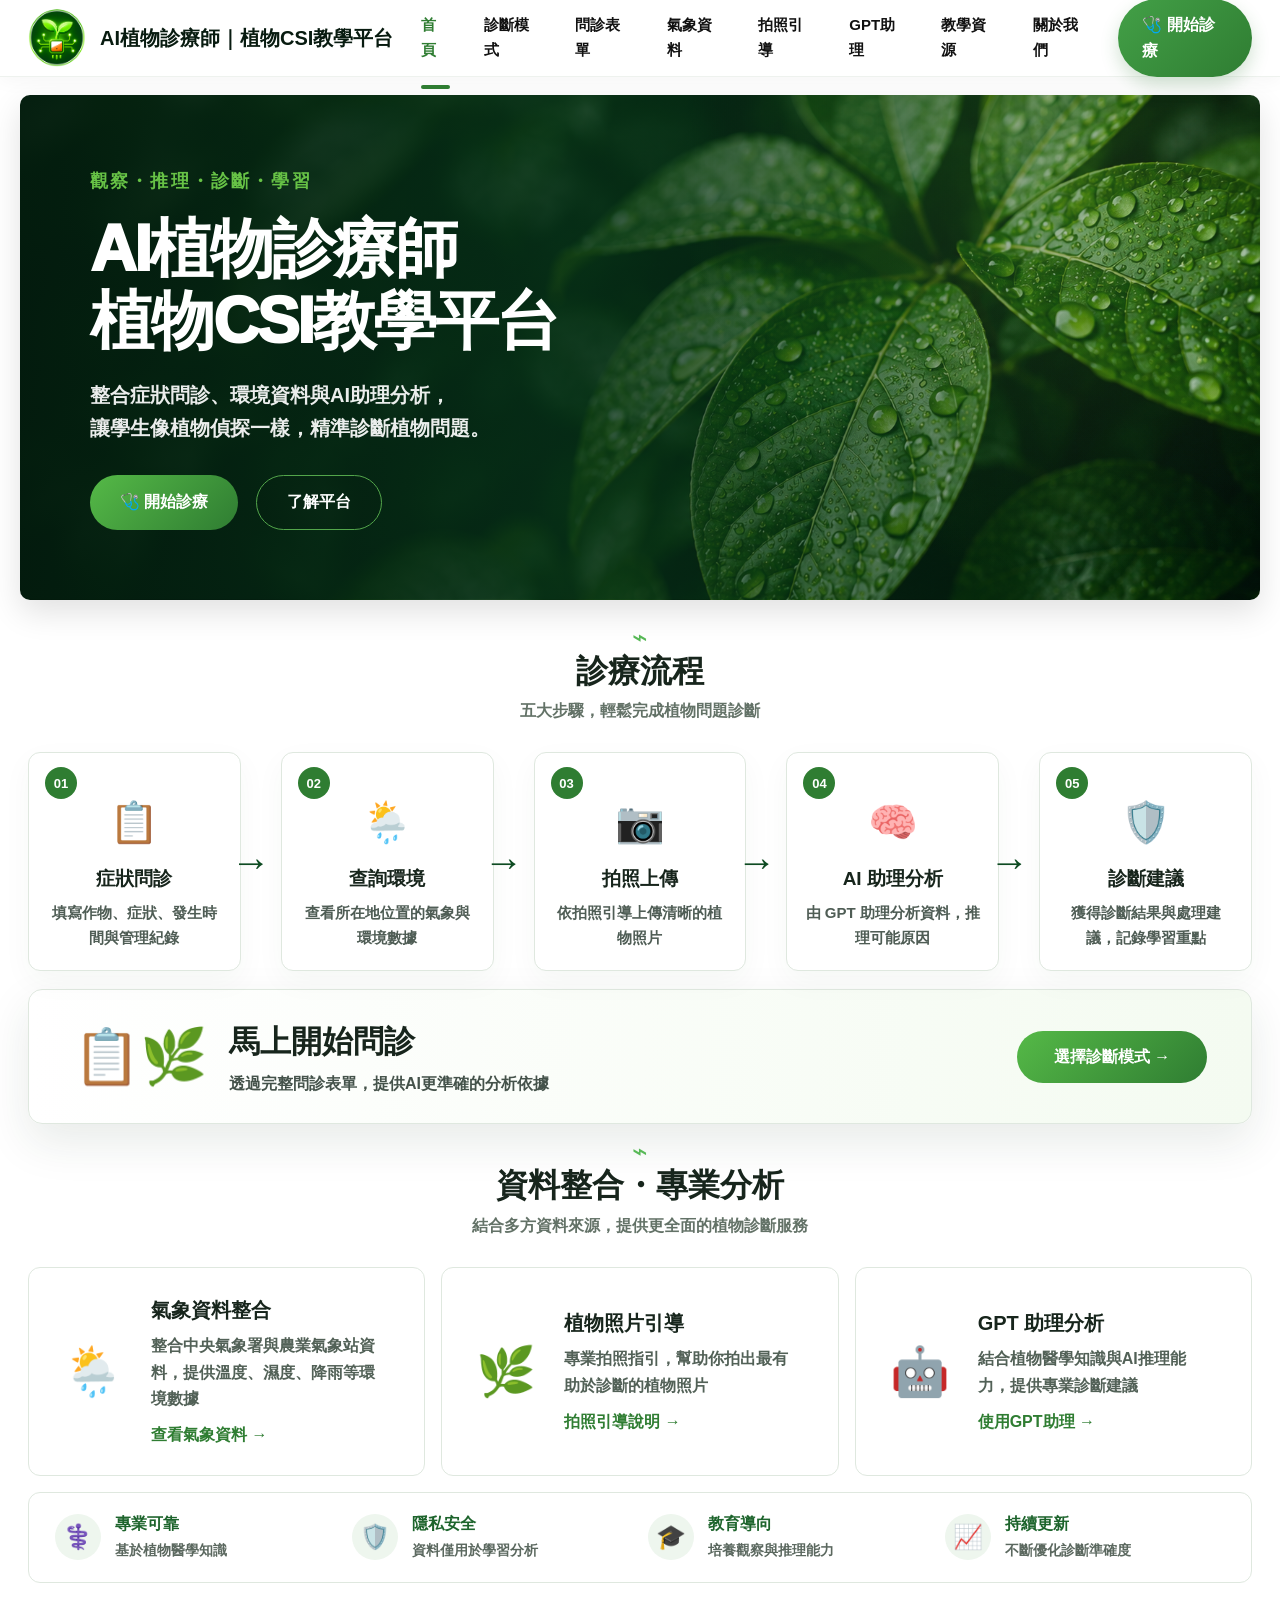
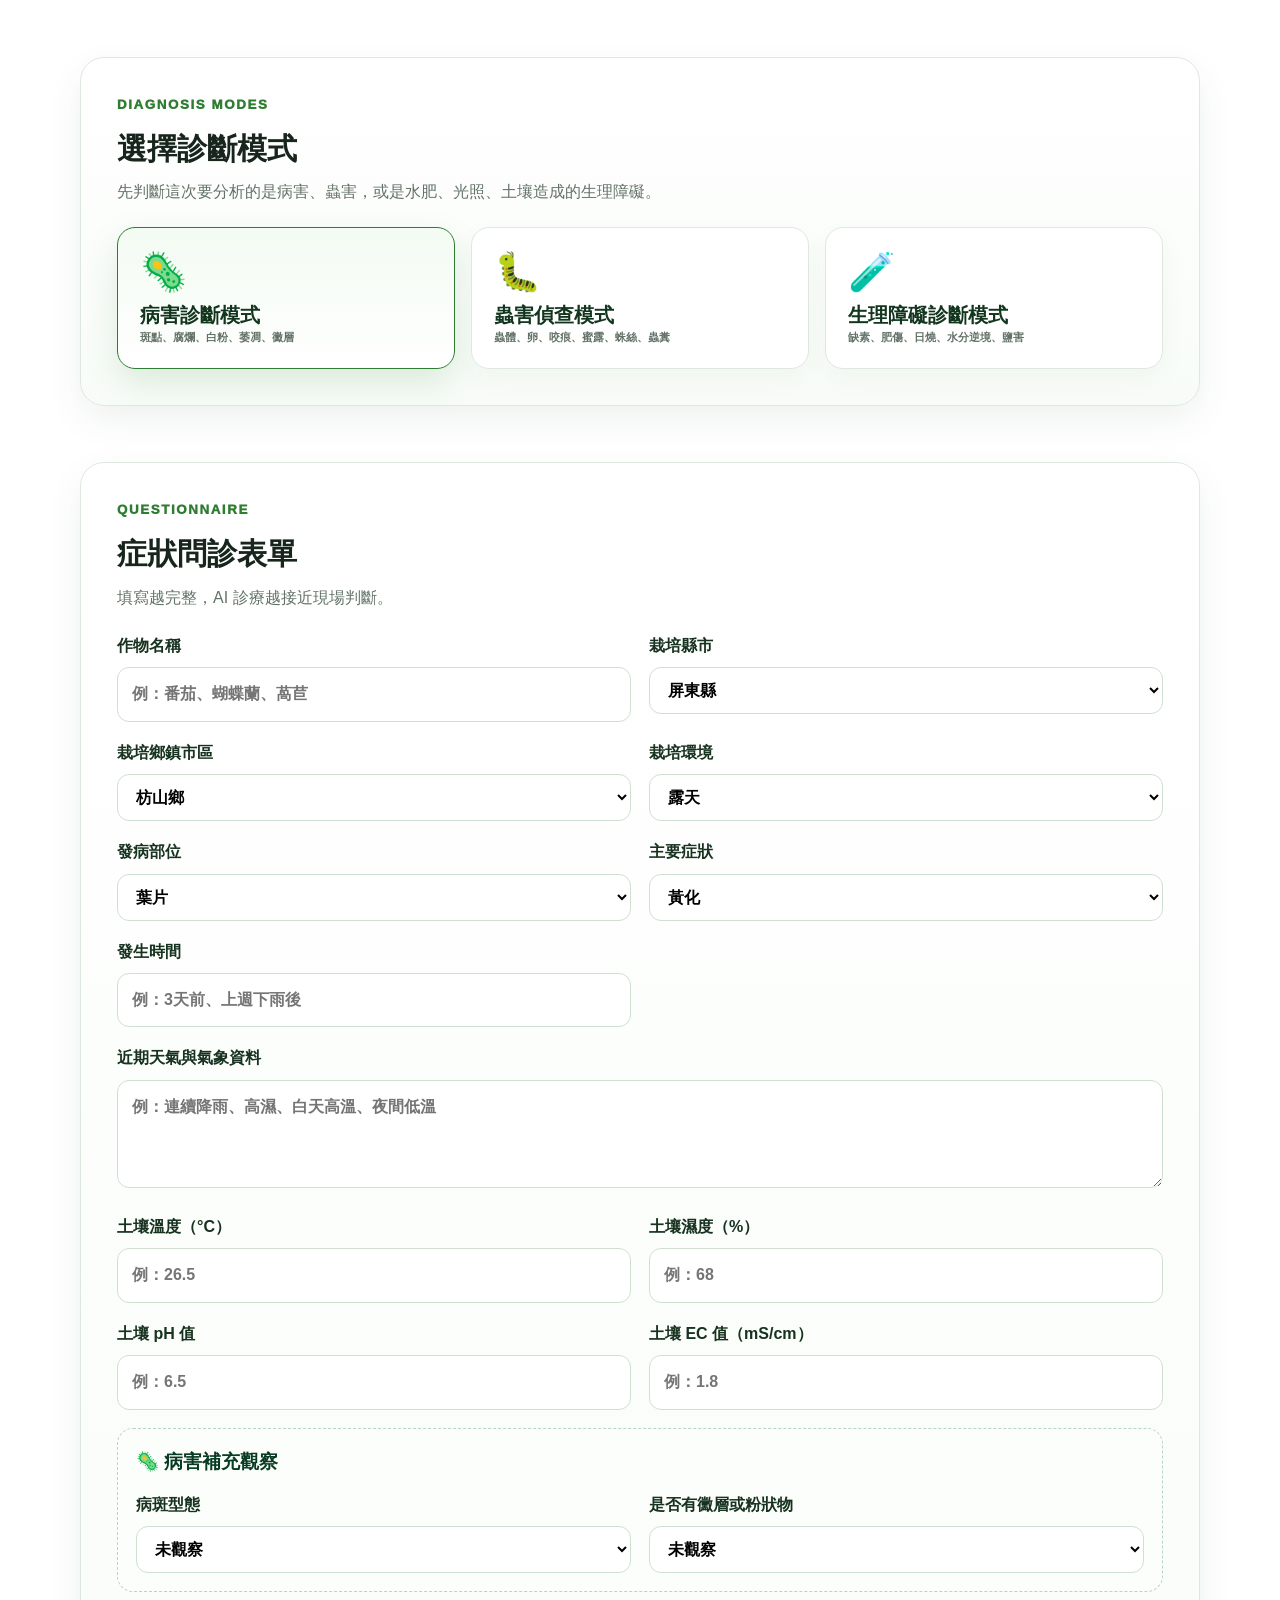
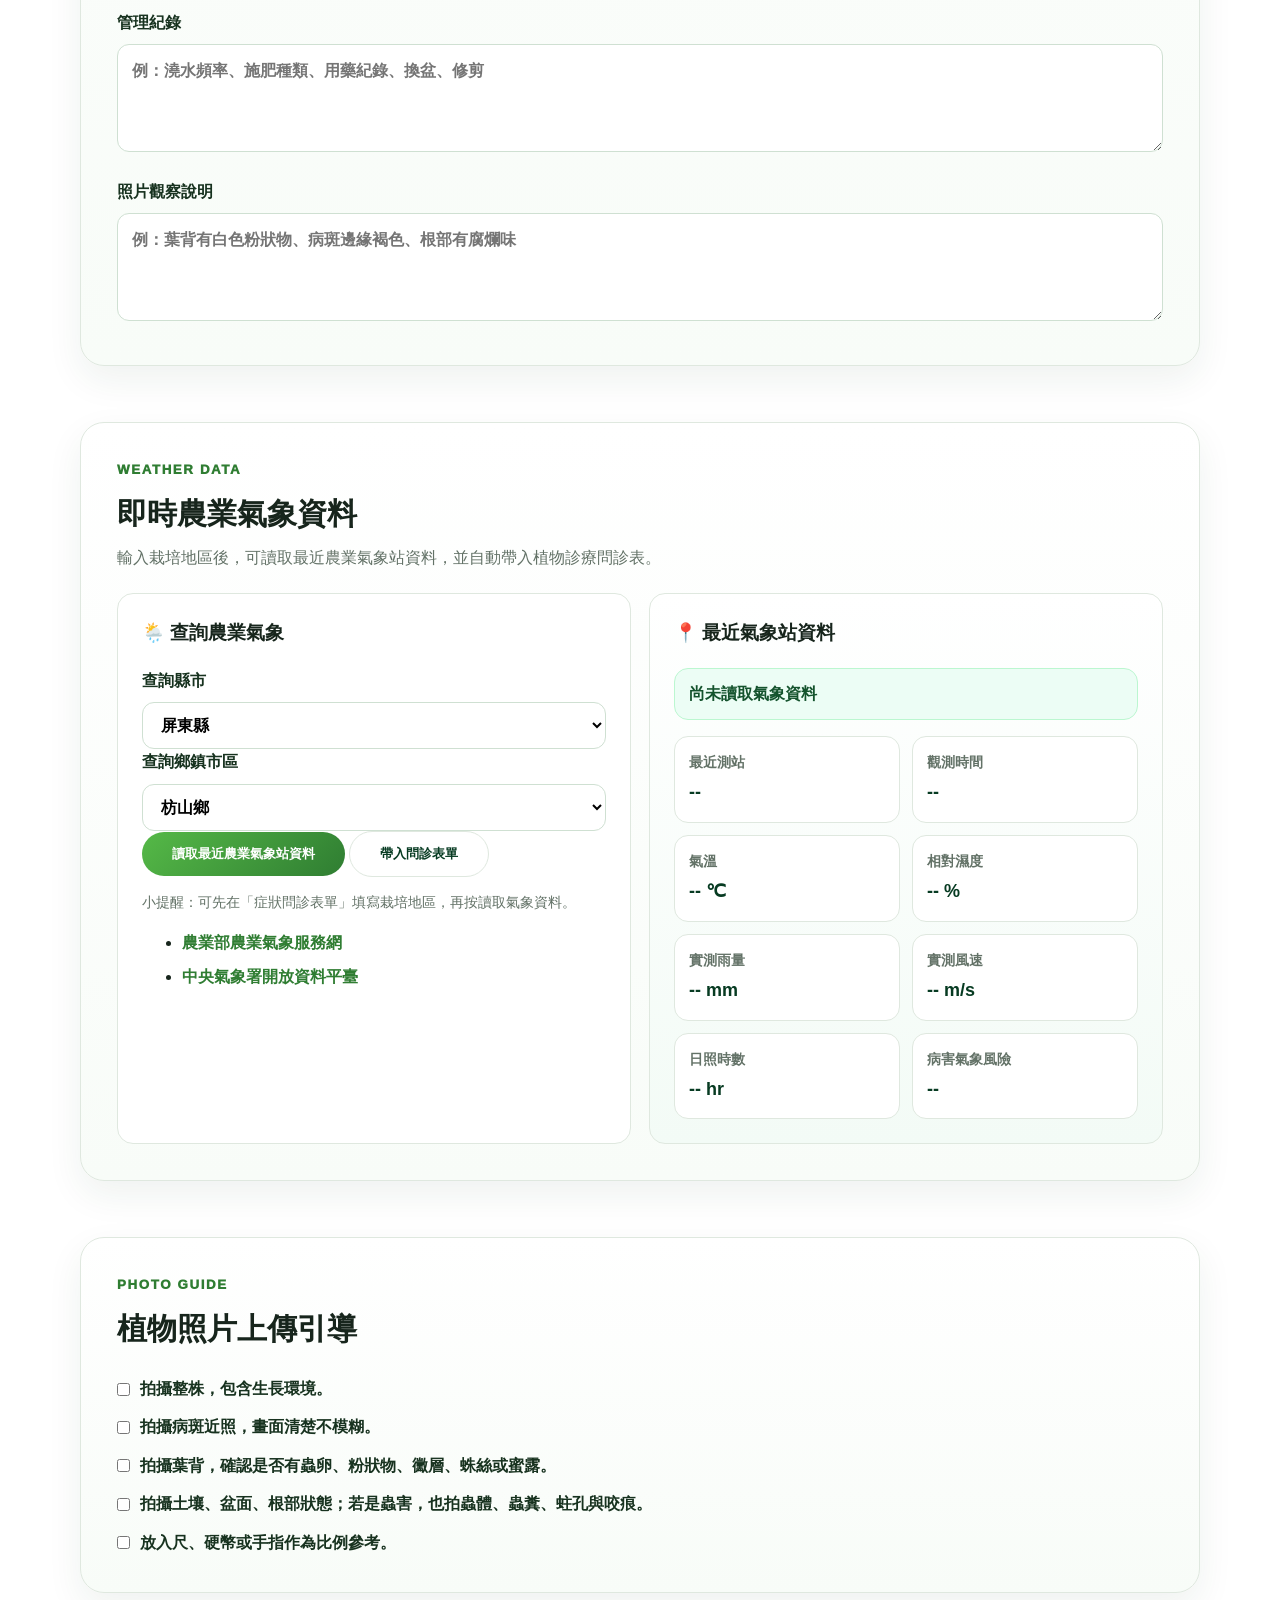
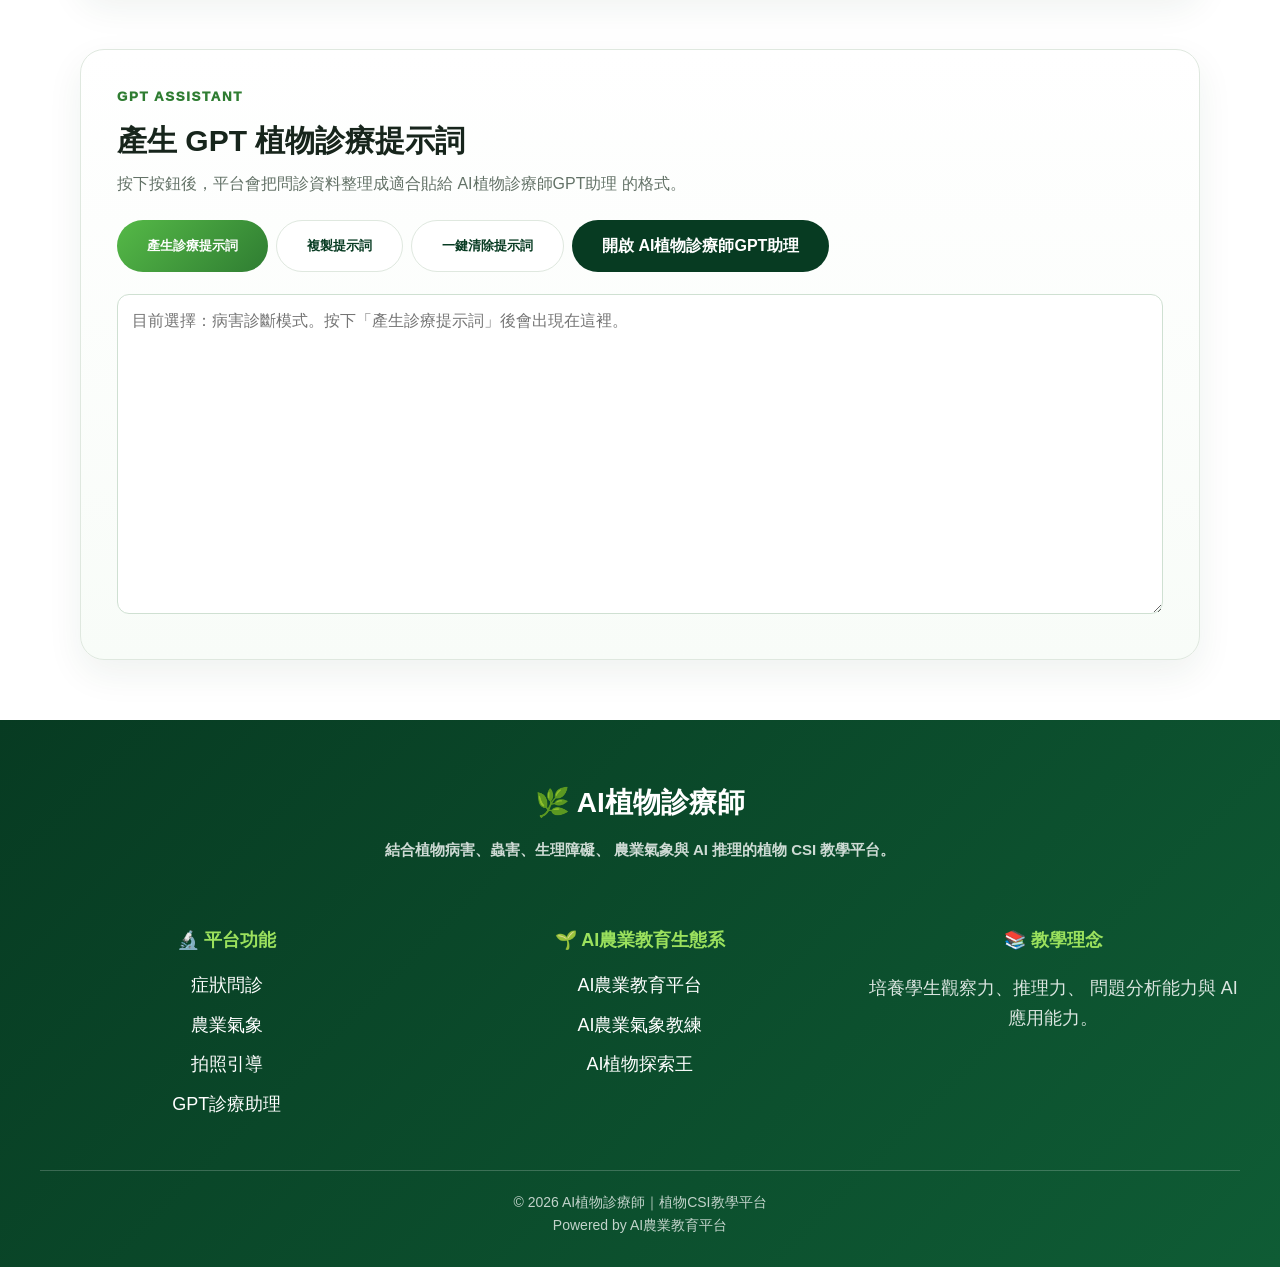
==== index.html @ 2971d782 "Add files via upload" ====
<!DOCTYPE html>
<html lang="zh-Hant">
 <head>
  <meta charset="utf-8"/>
  <meta content="width=device-width, initial-scale=1.0" name="viewport"/>
  <link rel="icon" href="assets/logo.png">

  <title>
   AI植物診療師｜植物CSI教學平台
  </title>

     <meta name="description" content="AI植物診療師是結合植物病害、蟲害、生理障礙與GPT分析的植物CSI教學平台，適合農業教育與植物診斷學習。">

     <meta name="keywords" content="AI植物診療師,植物病害,植物診斷,農業教育,植物CSI,GPT植物診療,植物教學平台">

     <meta name="author" content="AI植物診療師團隊">

     <meta name="robots" content="index, follow">

     <meta property="og:title" content="AI植物診療師｜植物CSI教學平台">

     <meta property="og:description" content="結合AI與植物診療的教學平台，培養學生觀察與推理能力。">

     <meta property="og:type" content="website">

     <meta property="og:url" content="https://r91628120.github.io/ai-plant-clinic/">

    <meta property="og:image" content="https://r91628120.github.io/ai-plant-clinic/assets/logo.png">

    <link rel="canonical" href="https://r91628120.github.io/ai-plant-clinic/">
  
    <meta name="google-site-verification" content="wLQnbGi0252et4Q2FGCubos4FZW1tLeOlk8eGrW8YYI" />
   
    <script type="application/ld+json">
      {
        "@context": "https://schema.org",
        "@type": "EducationalOrganization",
        "name": "AI植物診療師",
        "url": "https://r91628120.github.io/ai-plant-clinic/"
      }
    </script>
     
    <!-- GoatCounter -->
  <script 
    data-goatcounter="https://ai-agri-education.goatcounter.com/count"
    async
    src="//gc.zgo.at/count.js">
  </script>

  <style>
   :root{
      --green:#2f7d32;--green2:#43a047;--deep:#073b22;--ink:#17251c;--muted:#637267;
      --line:#dfe8df;--soft:#f6faf5;--white:#fff;--shadow:0 18px 45px rgba(25,61,38,.10);
      --max:1320px;
    }
    *{box-sizing:border-box}
    html{scroll-behavior:smooth}
    body{margin:0;font-family:-apple-system,BlinkMacSystemFont,"Noto Sans TC","Microsoft JhengHei","Segoe UI",sans-serif;color:var(--ink);background:#fff;line-height:1.65}
    a{text-decoration:none;color:inherit}
    .container{max-width:var(--max);margin:auto;padding:0 28px}

    .topbar{position:sticky;top:0;z-index:20;background:#fff;border-bottom:1px solid #eef2ee;box-shadow:0 4px 18px rgba(0,0,0,.04)}
    .nav{height:76px;display:flex;align-items:center;justify-content:space-between;gap:28px}
    .brand{
      display:flex;
      align-items:center;
      gap:14px;
      font-size:20px;
      font-weight:900;
      color:#081b10;
      white-space:nowrap;
   }
      /* =========================
         Navbar Logo
         ========================= */

    .navbar-logo{
       width:58px;
       height:58px;
       object-fit:contain;
       border-radius:50%;
   }


    .nav-links{display:flex;align-items:center;gap:34px;font-weight:800;font-size:15px}
    .nav-links a{position:relative;padding:26px 0;color:#111}.nav-links a.active{color:var(--green)}
    .nav-links a.active:after{content:"";position:absolute;left:0;right:0;bottom:0;height:4px;border-radius:999px;background:var(--green)}
    .nav-cta,.btn{display:inline-flex;align-items:center;justify-content:center;gap:8px;border-radius:999px;font-weight:900;border:0;cursor:pointer;transition:.2s ease}
    .nav-cta{background:linear-gradient(135deg,var(--green2),var(--green));color:#fff;padding:13px 24px;box-shadow:0 8px 18px rgba(47,125,50,.22)}
    .btn{padding:13px 30px}.btn.primary{background:linear-gradient(135deg,#55b947,var(--green));color:#fff}.btn.ghost{border:1.5px solid #53a64b;color:#fff;background:rgba(0,0,0,.06)}
    .btn.light{background:#fff;color:var(--deep);border:1px solid var(--line)}.btn:hover,.nav-cta:hover{transform:translateY(-2px)}

    .hero-wrap{padding:18px 20px 0;background:#fff}.hero{max-width:calc(var(--max) + 90px);margin:auto;min-height:430px;border-radius:10px;overflow:hidden;position:relative;background:linear-gradient(90deg,rgba(3,28,14,.94) 0%,rgba(7,50,25,.82) 43%,rgba(8,58,24,.16) 100%),url("assets/hero-leaf.png");background-size:cover;background-position:center right;box-shadow:0 12px 32px rgba(0,0,0,.12)}
    .hero::after{content:"";position:absolute;inset:0;background:radial-gradient(circle at 85% 18%,rgba(146,210,84,.12),transparent 35%)}
    .hero-content{position:relative;z-index:1;width:min(650px,92%);padding:72px 0 70px 70px;color:#fff}.kicker{color:#67c246;font-weight:900;letter-spacing:.12em;font-size:18px;margin:0 0 16px}.hero h1{font-size:clamp(42px,5vw,70px);line-height:1.13;margin:0 0 22px;font-weight:1000;letter-spacing:-.04em}.hero p.desc{font-size:20px;margin:0 0 30px;color:rgba(255,255,255,.92);font-weight:600}.hero-actions{display:flex;gap:18px;flex-wrap:wrap}

    main{background:#fff}.section{padding:24px 0 0}.section-title{text-align:center;margin:0 auto 28px}.leaf-mark{color:#58b957;font-size:26px;line-height:1}.section-title h2{font-size:32px;line-height:1.2;margin:2px 0 8px;font-weight:1000}.section-title p{margin:0;color:var(--muted);font-weight:600}.steps{display:grid;grid-template-columns:repeat(5,1fr);gap:40px;align-items:center}.step{position:relative;background:#fff;border:1px solid var(--line);border-radius:12px;min-height:158px;text-align:center;padding:24px 16px 20px;box-shadow:0 10px 30px rgba(16,64,32,.04)}
    .step:not(:last-child)::after{content:"→";position:absolute;right:-31px;top:50%;transform:translateY(-50%);font-size:40px;color:#0e4b22;font-weight:700}.num{position:absolute;left:16px;top:14px;width:32px;height:32px;border-radius:999px;background:var(--green);color:#fff;font-size:13px;font-weight:900;display:grid;place-items:center}.icon{font-size:40px;color:var(--green);margin-top:12px}.step h3{margin:8px 0 6px;font-size:19px}.step p{margin:0;color:#4f5d55;font-weight:600;font-size:15px}

    .start-card{margin:18px auto 10px;display:flex;align-items:center;justify-content:space-between;gap:24px;background:linear-gradient(90deg,#fff,#f4fbf1);border:1px solid var(--line);border-radius:14px;padding:22px 44px;box-shadow:var(--shadow)}.start-left{display:flex;align-items:center;gap:22px}.start-icon{font-size:54px}.start-card h2{font-size:31px;margin:0 0 4px}.start-card p{margin:0;color:#44524a;font-weight:600}.start-card .btn{min-width:190px}

    .features{padding:4px 0 18px}.feature-grid{display:grid;grid-template-columns:repeat(3,1fr);gap:16px}.feature{border:1px solid var(--line);border-radius:12px;padding:26px 34px;background:#fff;display:grid;grid-template-columns:70px 1fr;gap:18px;align-items:center}.feature .big-icon{font-size:48px}.feature h3{font-size:20px;margin:0 0 6px}.feature p{margin:0 0 10px;color:#526157;font-weight:600}.feature a{color:var(--green);font-weight:900}.badges{display:grid;grid-template-columns:repeat(4,1fr);gap:16px;margin-top:16px;border:1px solid var(--line);border-radius:12px;padding:18px 26px}.badge{display:flex;gap:14px;align-items:center}.badge i{width:46px;height:46px;border-radius:50%;background:#eef6ee;display:grid;place-items:center;font-style:normal;font-size:24px}.badge strong{display:block;color:#1d642c}.badge span{font-size:14px;color:#5b685f;font-weight:600}

    .panel{max-width:1120px;margin:56px auto 0;background:linear-gradient(180deg,#fff,#f8fcf8);border:1px solid var(--line);border-radius:24px;padding:36px;box-shadow:0 14px 36px rgba(28,69,38,.07)}.panel-title{margin:0 0 22px}.panel-title small{display:block;color:var(--green);font-weight:1000;letter-spacing:.12em;text-transform:uppercase}.panel-title h2{font-size:30px;margin:8px 0 6px}.panel-title p{color:var(--muted);margin:0}.form-grid{display:grid;grid-template-columns:repeat(2,1fr);gap:18px}label{font-weight:900;color:#17321f}input,select,textarea{margin-top:8px;width:100%;border:1px solid #cfe0d2;border-radius:12px;padding:13px 14px;font:inherit;background:#fff}textarea{min-height:108px;resize:vertical}.wide{grid-column:1/-1}.weather-layout{display:grid;grid-template-columns:1fr 1fr;gap:18px}.resource-card{border:1px solid var(--line);border-radius:16px;padding:24px;background:#fff}.resource-card h3{margin-top:0}.resource-card li{margin:8px 0}.resource-card a{color:var(--green);font-weight:800}.hint{color:var(--muted);font-size:14px}.checklist{display:grid;gap:12px}.checklist label{display:flex;align-items:center;gap:10px}.checklist input{width:auto;margin:0}.prompt-box textarea{min-height:320px}.prompt-actions{display:flex;flex-wrap:wrap;gap:8px;margin-bottom:14px}.btn.dark{background:var(--deep);color:#fff}
    footer{margin-top:34px;background:linear-gradient(90deg,#07391f,#0d4c27);color:#fff;text-align:center;padding:24px;font-size:18px}


    .mode-grid{display:grid;grid-template-columns:repeat(3,1fr);gap:16px}.mode-card{text-align:left;border:1.5px solid var(--line);border-radius:18px;background:#fff;padding:22px;cursor:pointer;transition:.2s ease;box-shadow:0 10px 28px rgba(16,64,32,.04)}.mode-card:hover{transform:translateY(-3px)}.mode-card.active{border-color:var(--green);background:linear-gradient(180deg,#f3fbf2,#fff);box-shadow:0 14px 34px rgba(47,125,50,.14)}.mode-icon{font-size:38px;display:block;margin-bottom:8px}.mode-card strong{display:block;font-size:20px;color:#12351e}.mode-card small{display:block;color:var(--muted);font-weight:700;line-height:1.5}.mode-fields{display:none;border:1px dashed #b8d6bd;border-radius:16px;background:#fbfefb;padding:18px}.mode-fields.active{display:block}.mode-fields h3{margin:0 0 14px;color:var(--deep)}.inner-grid{margin:0}.diagnosis-note{margin-top:12px;color:var(--muted);font-weight:700}
    @media(max-width:1050px){.nav-links{display:none}.steps,.feature-grid,.badges{grid-template-columns:1fr 1fr}.step:not(:last-child)::after{display:none}.hero-content{padding:58px 32px}.start-card{align-items:flex-start;flex-direction:column}.weather-layout{grid-template-columns:1fr}}
    @media(max-width:720px){.mode-grid{grid-template-columns:1fr}.container{padding:0 18px}.hero-wrap{padding:10px}.hero{border-radius:14px}.hero-content{padding:48px 24px}.hero h1{font-size:42px}.steps,.feature-grid,.badges,.form-grid{grid-template-columns:1fr}.wide{grid-column:auto}.start-card,.panel{padding:24px}.topbar{position:relative}}
    @media(max-width:720px){
      .nav-cta{
               display:none;
      }
}
  
    .weather-result-card{
  background:linear-gradient(180deg,#ffffff,#f3fbf6);
}

.weather-status{
  margin-bottom:16px;
  padding:12px 14px;
  border-radius:14px;
  background:#ecfdf5;
  color:#14532d;
  font-weight:800;
  border:1px solid #bbf7d0;
}

.weather-grid{
  display:grid;
  grid-template-columns:repeat(2,1fr);
  gap:12px;
}

.weather-grid div{
  border:1px solid #dfe8df;
  border-radius:14px;
  padding:14px;
  background:#fff;
}

.weather-grid span{
  display:block;
  color:#637267;
  font-size:14px;
  font-weight:700;
}

.weather-grid strong{
  display:block;
  margin-top:4px;
  color:#073b22;
  font-size:18px;
}

@media(max-width:720px){
  .weather-grid{
    grid-template-columns:1fr;
  }
}
/* =========================
   Footer
========================= */

.eco-footer{
  margin-top:60px;
  background:linear-gradient(
    135deg,
    #073b22,
    #0f5c35
  );
  color:white;
  padding:60px 20px 30px;
}

.footer-container{
  max-width:1200px;
  margin:auto;
}

.footer-logo{
  text-align:center;
  font-size:28px;
  font-weight:800;
  margin-bottom:40px;
}

.footer-logo p{
  margin-top:12px;
  font-size:15px;
  color:rgba(255,255,255,.8);
}

.footer-links{
  display:grid;
  grid-template-columns:
  repeat(3,1fr);
  gap:40px;
}

.footer-links h4{
  margin-bottom:15px;
  color:#9be15d;
}

.footer-links a{
  display:block;
  color:white;
  margin-bottom:10px;
  text-decoration:none;
}

.footer-links a:hover{
  color:#9be15d;
}

.footer-links p{
  color:rgba(255,255,255,.85);
}

.footer-bottom{
  margin-top:40px;
  padding-top:20px;
  border-top:1px solid rgba(255,255,255,.2);
  text-align:center;
  font-size:14px;
  color:rgba(255,255,255,.75);
}

@media(max-width:768px){

  .footer-links{
    grid-template-columns:1fr;
    text-align:center;
  }

}


  </style>
 
</head>
 <body>
  <!-- ========================= 導覽列 Navbar ========================= -->
  <header class="topbar">
   <div class="container nav">
    <a class="brand" href="https://r91628120.github.io/ai-agri-education/#home">
     <img 
       src="assets/logo.png" 
       alt="AI植物診療師 Logo"
       class="navbar-logo"
      />
     <span>
      AI植物診療師｜植物CSI教學平台
     </span>
    </a>
    <nav aria-label="主選單" class="nav-links">
     <a class="active" href="#top">
      首頁
     </a>
     <a href="#modes">
      診斷模式
     </a>
     <a href="#diagnosis">
      問診表單
     </a>
     <a href="#weather">
      氣象資料
     </a>
     <a href="#photo">
      拍照引導
     </a>
     <a href="#gpt">
      GPT助理
     </a>
     <a href="#resources">
      教學資源
     </a>
     <a href="#about">
      關於我們
     </a>
    </nav>
    <a class="nav-cta" href="#diagnosis">
     🩺 開始診療
    </a>
   </div>
  </header>
  <!-- ========================= Hero 主視覺 ========================= -->
  <section class="hero-wrap" id="top">
   <div class="hero">
    <div class="hero-content">
     <p class="kicker">
      觀察・推理・診斷・學習
     </p>
     <h1>
      AI植物診療師
      <br/>
      植物CSI教學平台
     </h1>
     <p class="desc">
      整合症狀問診、環境資料與AI助理分析，
      <br/>
      讓學生像植物偵探一樣，精準診斷植物問題。
     </p>
     <div class="hero-actions">
      <a class="btn primary" href="#diagnosis">
       🩺 開始診療
      </a>
      <a class="btn ghost" href="#workflow">
       了解平台
      </a>
     </div>
    </div>
   </div>
  </section>
  <!-- ========================= 主內容 Main ========================= -->
  <main>
   <section class="section" id="workflow">
    <div class="container">
     <div class="section-title">
      <div class="leaf-mark">
       ⌁
      </div>
      <h2>
       診療流程
      </h2>
      <p>
       五大步驟，輕鬆完成植物問題診斷
      </p>
     </div>
     <div class="steps">
      <article class="step">
       <span class="num">
        01
       </span>
       <div class="icon">
        📋
       </div>
       <h3>
        症狀問診
       </h3>
       <p>
        填寫作物、症狀、發生時間與管理紀錄
       </p>
      </article>
      <article class="step">
       <span class="num">
        02
       </span>
       <div class="icon">
        🌦️
       </div>
       <h3>
        查詢環境
       </h3>
       <p>
        查看所在地位置的氣象與環境數據
       </p>
      </article>
      <article class="step">
       <span class="num">
        03
       </span>
       <div class="icon">
        📷
       </div>
       <h3>
        拍照上傳
       </h3>
       <p>
        依拍照引導上傳清晰的植物照片
       </p>
      </article>
      <article class="step">
       <span class="num">
        04
       </span>
       <div class="icon">
        🧠
       </div>
       <h3>
        AI 助理分析
       </h3>
       <p>
        由 GPT 助理分析資料，推理可能原因
       </p>
      </article>
      <article class="step">
       <span class="num">
        05
       </span>
       <div class="icon">
        🛡️
       </div>
       <h3>
        診斷建議
       </h3>
       <p>
        獲得診斷結果與處理建議，記錄學習重點
       </p>
      </article>
     </div>
     <div class="start-card">
      <div class="start-left">
       <div class="start-icon">
        📋🌿
       </div>
       <div>
        <h2>
         馬上開始問診
        </h2>
        <p>
         透過完整問診表單，提供AI更準確的分析依據
        </p>
       </div>
      </div>
      <a class="btn primary" href="#modes">
       選擇診斷模式 →
      </a>
     </div>
    </div>
   </section>
   <section class="features" id="resources">
    <div class="container">
     <div class="section-title">
      <div class="leaf-mark">
       ⌁
      </div>
      <h2>
       資料整合・專業分析
      </h2>
      <p>
       結合多方資料來源，提供更全面的植物診斷服務
      </p>
     </div>
     <div class="feature-grid">
      <article class="feature">
       <div class="big-icon">
        🌦️
       </div>
       <div>
        <h3>
         氣象資料整合
        </h3>
        <p>
         整合中央氣象署與農業氣象站資料，提供溫度、濕度、降雨等環境數據
        </p>
        <a href="#weather">
         查看氣象資料 →
        </a>
       </div>
      </article>
      <article class="feature">
       <div class="big-icon">
        🌿
       </div>
       <div>
        <h3>
         植物照片引導
        </h3>
        <p>
         專業拍照指引，幫助你拍出最有助於診斷的植物照片
        </p>
        <a href="#photo">
         拍照引導說明 →
        </a>
       </div>
      </article>
      <article class="feature">
       <div class="big-icon">
        🤖
       </div>
       <div>
        <h3>
         GPT 助理分析
        </h3>
        <p>
         結合植物醫學知識與AI推理能力，提供專業診斷建議
        </p>
        <a href="#gpt">
         使用GPT助理 →
        </a>
       </div>
      </article>
     </div>
     <div class="badges">
      <div class="badge">
       <i>
        ⚕️
       </i>
       <div>
        <strong>
         專業可靠
        </strong>
        <span>
         基於植物醫學知識
        </span>
       </div>
      </div>
      <div class="badge">
       <i>
        🛡️
       </i>
       <div>
        <strong>
         隱私安全
        </strong>
        <span>
         資料僅用於學習分析
        </span>
       </div>
      </div>
      <div class="badge">
       <i>
        🎓
       </i>
       <div>
        <strong>
         教育導向
        </strong>
        <span>
         培養觀察與推理能力
        </span>
       </div>
      </div>
      <div class="badge">
       <i>
        📈
       </i>
       <div>
        <strong>
         持續更新
        </strong>
        <span>
         不斷優化診斷準確度
        </span>
       </div>
      </div>
     </div>
    </div>
   </section>
   <section class="panel" id="modes">
    <div class="panel-title">
     <small>
      Diagnosis Modes
     </small>
     <h2>
      選擇診斷模式
     </h2>
     <p>
      先判斷這次要分析的是病害、蟲害，或是水肥、光照、土壤造成的生理障礙。
     </p>
    </div>
    <div class="mode-grid" role="tablist" aria-label="AI植物診療師診斷模式">
     <button class="mode-card active" type="button" data-mode="disease" aria-selected="true">
      <span class="mode-icon">🦠</span>
      <strong>病害診斷模式</strong>
      <small>斑點、腐爛、白粉、萎凋、黴層</small>
     </button>
     <button class="mode-card" type="button" data-mode="pest" aria-selected="false">
      <span class="mode-icon">🐛</span>
      <strong>蟲害偵查模式</strong>
      <small>蟲體、卵、咬痕、蜜露、蛛絲、蟲糞</small>
     </button>
     <button class="mode-card" type="button" data-mode="physiology" aria-selected="false">
      <span class="mode-icon">🧪</span>
      <strong>生理障礙診斷模式</strong>
      <small>缺素、肥傷、日燒、水分逆境、鹽害</small>
     </button>
    </div>
   </section>

   <section class="panel" id="diagnosis">
    <div class="panel-title">
     <small>
      Questionnaire
     </small>
     <h2>
      症狀問診表單
     </h2>
     <p>
      填寫越完整，AI 診療越接近現場判斷。
     </p>
    </div>
    <form class="form-grid" id="diagnosisForm">
     <input id="diagnosisMode" name="diagnosisMode" type="hidden" value="disease"/>
        <label>
          作物名稱
          <input name="crop" placeholder="例：番茄、蝴蝶蘭、萵苣"/>
        </label>
     
        <label>
          栽培縣市
          <select id="clinicCounty" name="clinicCounty"></select>
        </label>

        <label>
           栽培鄉鎮市區
          <select id="clinicTown" name="clinicTown"></select>
        </label>
     
     <label>
      栽培環境
      <select name="environment">
       <option>
        露天
       </option>
       <option>
        溫室
       </option>
       <option>
        網室
       </option>
       <option>
        盆栽
       </option>
       <option>
        水耕
       </option>
       <option>
        其他
       </option>
      </select>
     </label>
     <label>
      發病部位
      <select name="part">
       <option>
        葉片
       </option>
       <option>
        莖部
       </option>
       <option>
        根部
       </option>
       <option>
        果實
       </option>
       <option>
        花朵
       </option>
       <option>
        全株
       </option>
      </select>
     </label>
     <label>
      主要症狀
      <select name="symptom">
       <option>
        黃化
       </option>
       <option>
        斑點
       </option>
       <option>
        萎凋
       </option>
       <option>
        腐爛
       </option>
       <option>
        捲葉
       </option>
       <option>
        白粉
       </option>
       <option>
        缺刻/蟲咬
       </option>
       <option>
        生長停滯
       </option>
      </select>
     </label>
     <label>
      發生時間
      <input name="time" placeholder="例：3天前、上週下雨後"/>
     </label>
     <label class="wide">
      近期天氣與氣象資料
      <textarea name="weather" placeholder="例：連續降雨、高濕、白天高溫、夜間低溫"></textarea>
     </label>
     <!-- ================= 土壤環境資料 ================= -->

     <label>
       土壤溫度（°C）
        <input 
          type="number"
          step="0.1"
          name="soilTemp"
          placeholder="例：26.5"
          />
    </label>

    <label>
        土壤濕度（%）
       <input 
          type="number"
          step="0.1"
          name="soilMoisture"
          placeholder="例：68"
        />
    </label>

    <label>
       土壤 pH 值
      <input 
        type="number"
        step="0.1"
        name="soilPH"
        placeholder="例：6.5"
        />
    </label>

  <label>
      土壤 EC 值（mS/cm）
     <input 
       type="number"
       step="0.1"
       name="soilEC"
       placeholder="例：1.8"
      />
  </label>

     <div class="wide mode-fields active" data-panel="disease">
      <h3>🦠 病害補充觀察</h3>
      <div class="form-grid inner-grid">
       <label>
        病斑型態
        <select name="diseaseSpot">
         <option>未觀察</option>
         <option>圓形斑</option>
         <option>不規則斑</option>
         <option>水浸狀</option>
         <option>輪紋狀</option>
         <option>褐化壞疽</option>
        </select>
       </label>
       <label>
        是否有黴層或粉狀物
        <select name="diseaseMold">
         <option>未觀察</option>
         <option>白色粉狀</option>
         <option>灰色黴層</option>
         <option>黑色煤煙狀</option>
         <option>葉背有黴層</option>
         <option>沒有</option>
        </select>
       </label>
      </div>
     </div>

     <div class="wide mode-fields" data-panel="pest">
      <h3>🐛 蟲害補充觀察</h3>
      <div class="form-grid inner-grid">
       <label>
        是否看到蟲體
        <select name="pestVisible">
         <option>未觀察</option>
         <option>有，單隻</option>
         <option>有，群聚</option>
         <option>沒有看到蟲體</option>
         <option>只看到卵或蛻皮</option>
        </select>
       </label>
       <label>
        蟲體大小與顏色
        <input name="pestBody" placeholder="例：約2mm、綠色、白色小飛蟲、黑色小點"/>
       </label>
       <label>
        受害型態
        <select name="pestDamage">
         <option>未觀察</option>
         <option>葉片破洞/缺刻</option>
         <option>葉片捲曲</option>
         <option>銀白色刮痕</option>
         <option>潛葉彎曲白線</option>
         <option>莖或果實蛀孔</option>
         <option>黃化小斑點</option>
        </select>
       </label>
       <label>
        是否有蟲害痕跡
        <select name="pestTrace">
         <option>未觀察</option>
         <option>蜜露</option>
         <option>蛛絲</option>
         <option>蟲糞</option>
         <option>卵</option>
         <option>蛻皮</option>
         <option>沒有</option>
        </select>
       </label>
      </div>
     </div>

     <div class="wide mode-fields" data-panel="physiology">
      <h3>🧪 生理障礙補充觀察</h3>
      <div class="form-grid inner-grid">
       <label>
        疑似逆境來源
        <select name="physioStress">
         <option>未判斷</option>
         <option>缺水</option>
         <option>水分過多</option>
         <option>肥傷/鹽害</option>
         <option>缺素</option>
         <option>日燒/高溫</option>
         <option>低溫寒害</option>
         <option>藥害</option>
        </select>
       </label>
       <label>
        症狀分布
        <select name="physioDistribution">
         <option>未觀察</option>
         <option>老葉較明顯</option>
         <option>新葉較明顯</option>
         <option>葉緣先受害</option>
         <option>葉脈間黃化</option>
         <option>全株均勻發生</option>
         <option>向陽面較明顯</option>
        </select>
       </label>
      </div>
     </div>

     <label class="wide">
      管理紀錄
      <textarea name="management" placeholder="例：澆水頻率、施肥種類、用藥紀錄、換盆、修剪"></textarea>
     </label>
     <label class="wide">
      照片觀察說明
      <textarea name="photoNote" placeholder="例：葉背有白色粉狀物、病斑邊緣褐色、根部有腐爛味"></textarea>
     </label>
    </form>
   </section>

   <section class="panel" id="weather">
  <div class="panel-title">
    <small>Weather Data</small>
    <h2>即時農業氣象資料</h2>
    <p>
      輸入栽培地區後，可讀取最近農業氣象站資料，並自動帶入植物診療問診表。
    </p>
  </div>

  <div class="weather-layout">

    <div class="resource-card">
      <h3>🌦️ 查詢農業氣象</h3>

      <label>
        查詢縣市
         <select id="weatherCounty"></select>
      </label>

      <label>
          查詢鄉鎮市區
          <select id="weatherTown"></select>
      </label>

      <button class="btn primary" id="fetchWeatherBtn" type="button">
        讀取最近農業氣象站資料
      </button>

      <button class="btn light" id="fillWeatherBtn" type="button">
        帶入問診表單
      </button>

      <p class="hint">
        小提醒：可先在「症狀問診表單」填寫栽培地區，再按讀取氣象資料。
      </p>

      <ul>
        <li>
          <a href="https://agr.cwa.gov.tw/" rel="noopener" target="_blank">
            農業部農業氣象服務網
          </a>
        </li>
        <li>
          <a href="https://opendata.cwa.gov.tw/" rel="noopener" target="_blank">
            中央氣象署開放資料平臺
          </a>
        </li>
      </ul>
    </div>

    <div class="resource-card weather-result-card">
      <h3>📍 最近氣象站資料</h3>

      <div class="weather-status" id="weatherStatus">
        尚未讀取氣象資料
      </div>

      <div class="weather-grid">
        <div>
          <span>最近測站</span>
          <strong id="wStation">--</strong>
        </div>
        <div>
          <span>觀測時間</span>
          <strong id="wObsTime">--</strong>
        </div>
        <div>
          <span>氣溫</span>
          <strong id="wTemp">-- ℃</strong>
        </div>
        <div>
          <span>相對濕度</span>
          <strong id="wHumidity">-- %</strong>
        </div>
        <div>
          <span>實測雨量</span>
          <strong id="wRain">-- mm</strong>
        </div>
        <div>
          <span>實測風速</span>
          <strong id="wWind">-- m/s</strong>
        </div>
        <div>
          <span>日照時數</span>
          <strong id="wSunshine">-- hr</strong>
        </div>
        <div>
          <span>病害氣象風險</span>
          <strong id="wDiseaseRisk">--</strong>
        </div>
      </div>
    </div>

  </div>
</section>


   <section class="panel" id="photo">
    <div class="panel-title">
     <small>
      Photo Guide
     </small>
     <h2>
      植物照片上傳引導
     </h2>
    </div>
    <div class="checklist">
     <label>
      <input type="checkbox"/>
      拍攝整株，包含生長環境。
     </label>
     <label>
      <input type="checkbox"/>
      拍攝病斑近照，畫面清楚不模糊。
     </label>
     <label>
      <input type="checkbox"/>
      拍攝葉背，確認是否有蟲卵、粉狀物、黴層、蛛絲或蜜露。
     </label>
     <label>
      <input type="checkbox"/>
      拍攝土壤、盆面、根部狀態；若是蟲害，也拍蟲體、蟲糞、蛀孔與咬痕。
     </label>
     <label>
      <input type="checkbox"/>
      放入尺、硬幣或手指作為比例參考。
     </label>
    </div>
   </section>
   <section class="panel" id="gpt">
    <div class="panel-title">
     <small>
      GPT Assistant
     </small>
     <h2>
      產生 GPT 植物診療提示詞
     </h2>
     <p>
      按下按鈕後，平台會把問診資料整理成適合貼給 AI植物診療師GPT助理 的格式。
     </p>
    </div>
    <div class="prompt-box">
     <div class="prompt-actions">
      <button class="btn primary" id="generatePrompt" type="button">
       產生診療提示詞
      </button>
      <button class="btn light" id="copyPrompt" type="button">
       複製提示詞
      </button>
      <button class="btn light" id="clearPrompt" type="button">
       一鍵清除提示詞
      </button>
      <a class="btn dark" href="https://chatgpt.com/g/g-6a12b5f3a1cc819188cda6a9ebee8e19-aizhi-wu-zhen-liao-shi-zhi-wu-csijiao-xue-zhu-li" rel="noopener" target="_blank">
       開啟 AI植物診療師GPT助理
      </a>
     </div>
     <textarea id="promptOutput" placeholder="產生後會出現在這裡" readonly=""></textarea>
    </div>
   </section>
  </main>
  <!-- ========================= 頁尾 Footer ========================= -->
  <footer id="about" class="eco-footer">

  <div class="footer-container">

    <div class="footer-logo">
      🌿 AI植物診療師
      <p>
        結合植物病害、蟲害、生理障礙、
        農業氣象與 AI 推理的植物 CSI 教學平台。
      </p>
    </div>

    <div class="footer-links">

      <div>
        <h4>🔬 平台功能</h4>
        <a href="#diagnosis">症狀問診</a>
        <a href="#weather">農業氣象</a>
        <a href="#photo">拍照引導</a>
        <a href="#gpt">GPT診療助理</a>
      </div>

      <div>
        <h4>🌱 AI農業教育生態系</h4>
        <a href="https://r91628120.github.io/ai-agri-education/" target="_blank">
          AI農業教育平台
        </a>

        <a href="https://r91628120.github.io/ai-agri-weather/" target="_blank">
          AI農業氣象教練
        </a>

        <a href="https://r91628120.github.io/ai-plant-explorer/" target="_blank">
          AI植物探索王
        </a>
      </div>

      <div>
        <h4>📚 教學理念</h4>
        <p>
          培養學生觀察力、推理力、
          問題分析能力與 AI 應用能力。
        </p>
      </div>

    </div>

    <div class="footer-bottom">
      © 2026 AI植物診療師｜植物CSI教學平台
      <br>
      Powered by AI農業教育平台
    </div>

  </div>

</footer>
  <!-- JavaScript -->
 <script src="script.js"></script>
 </body>
</html>
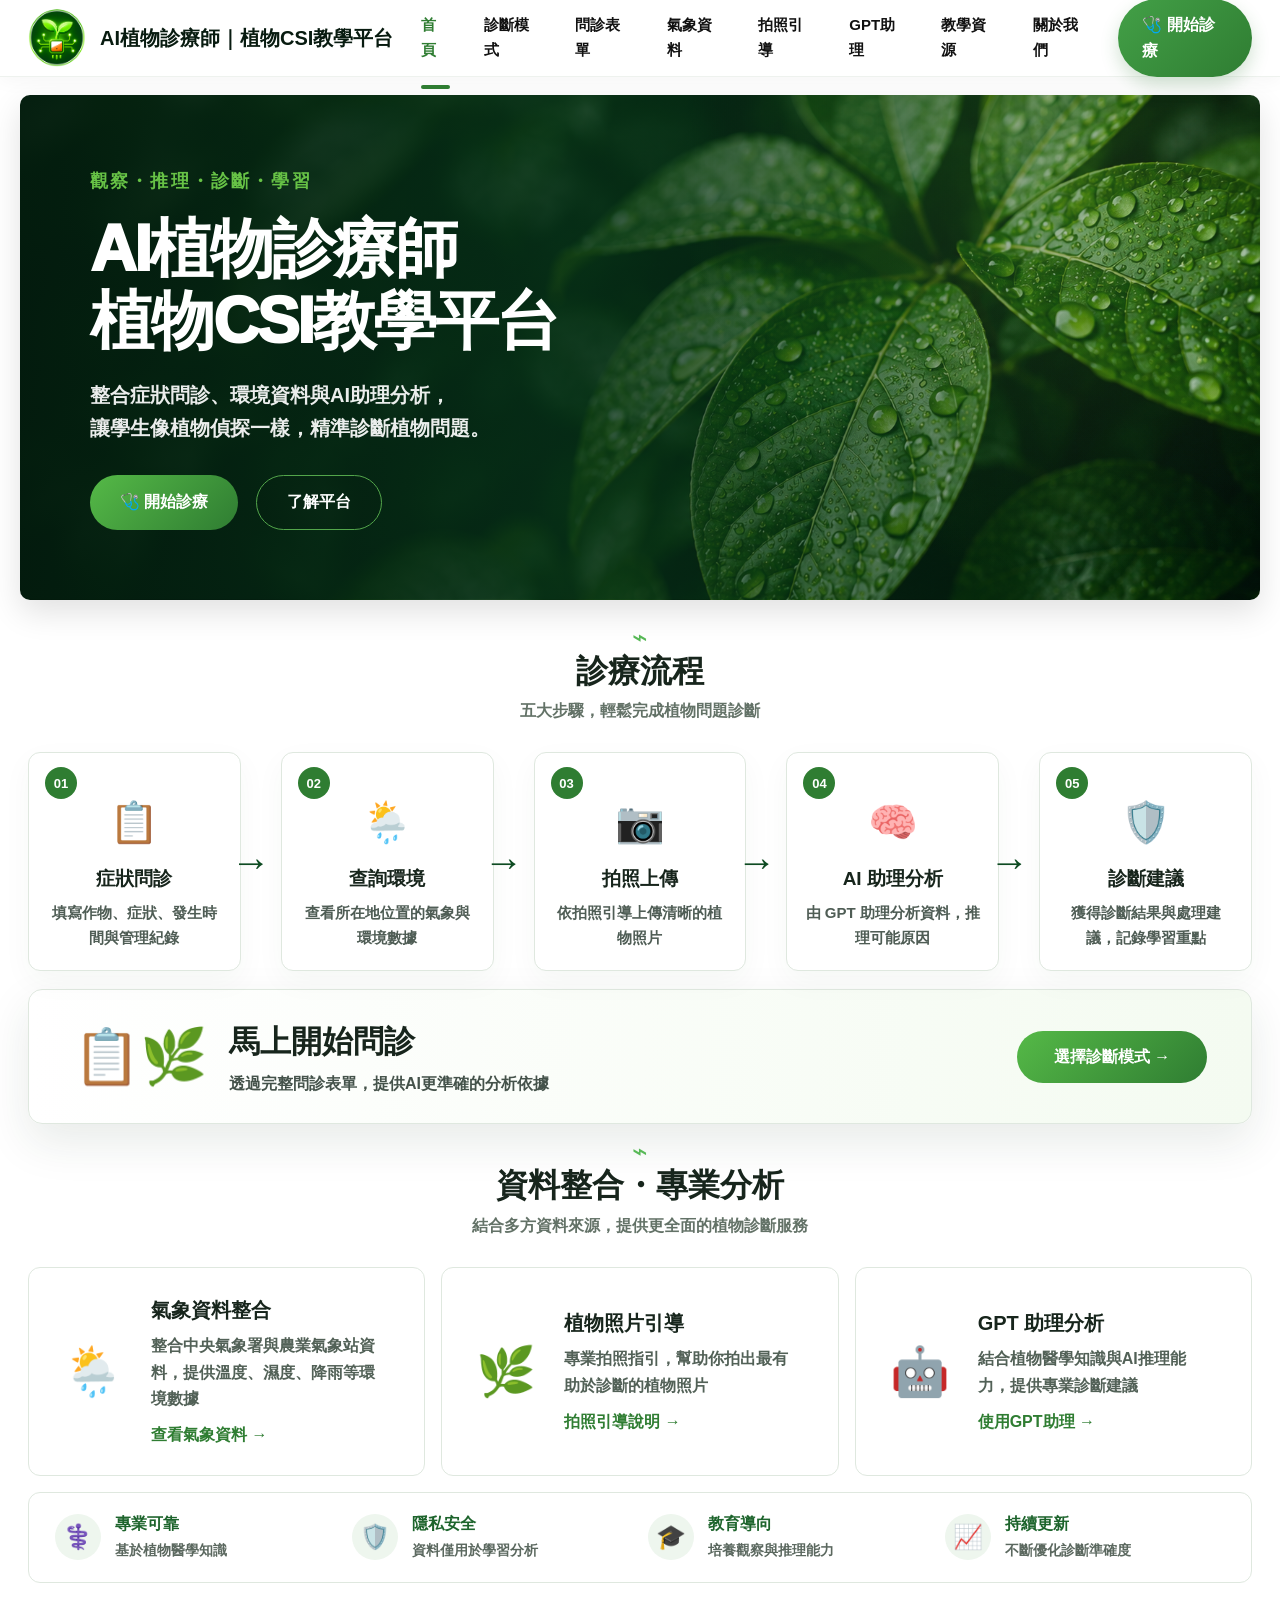
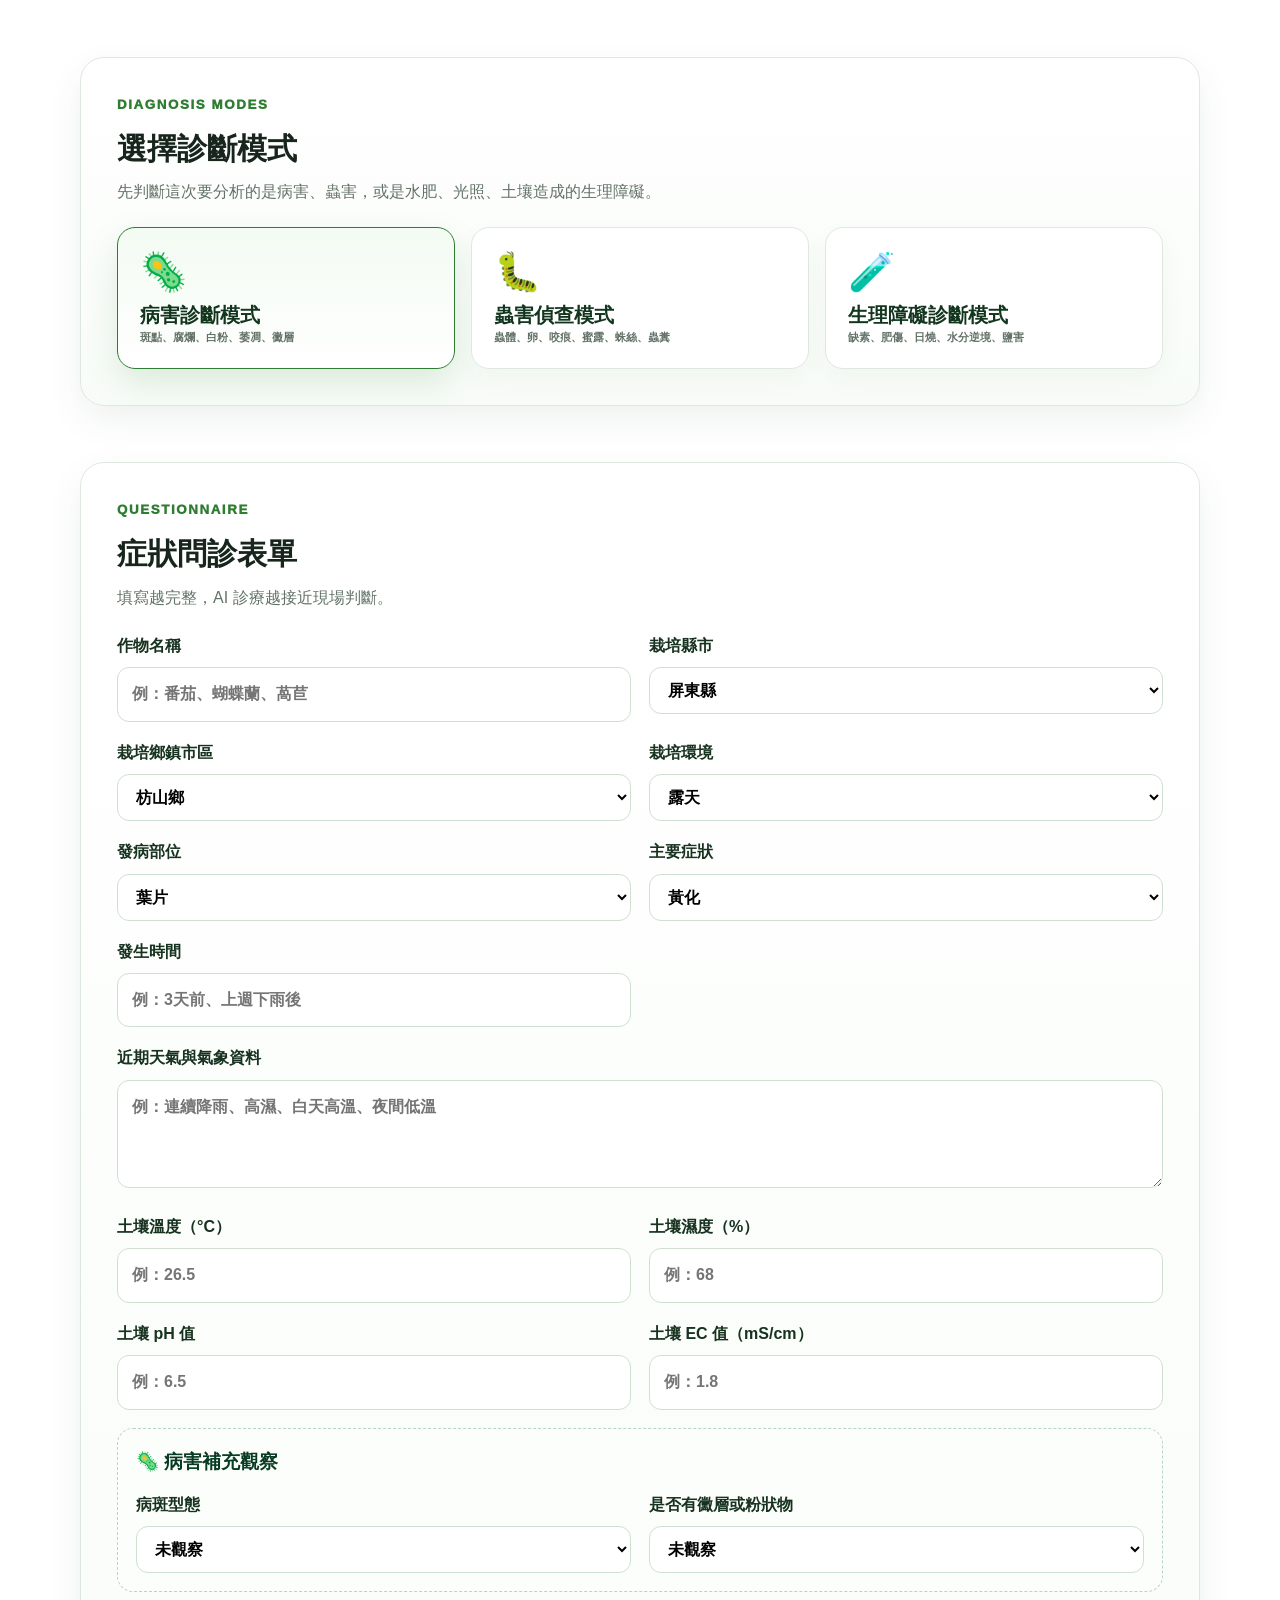
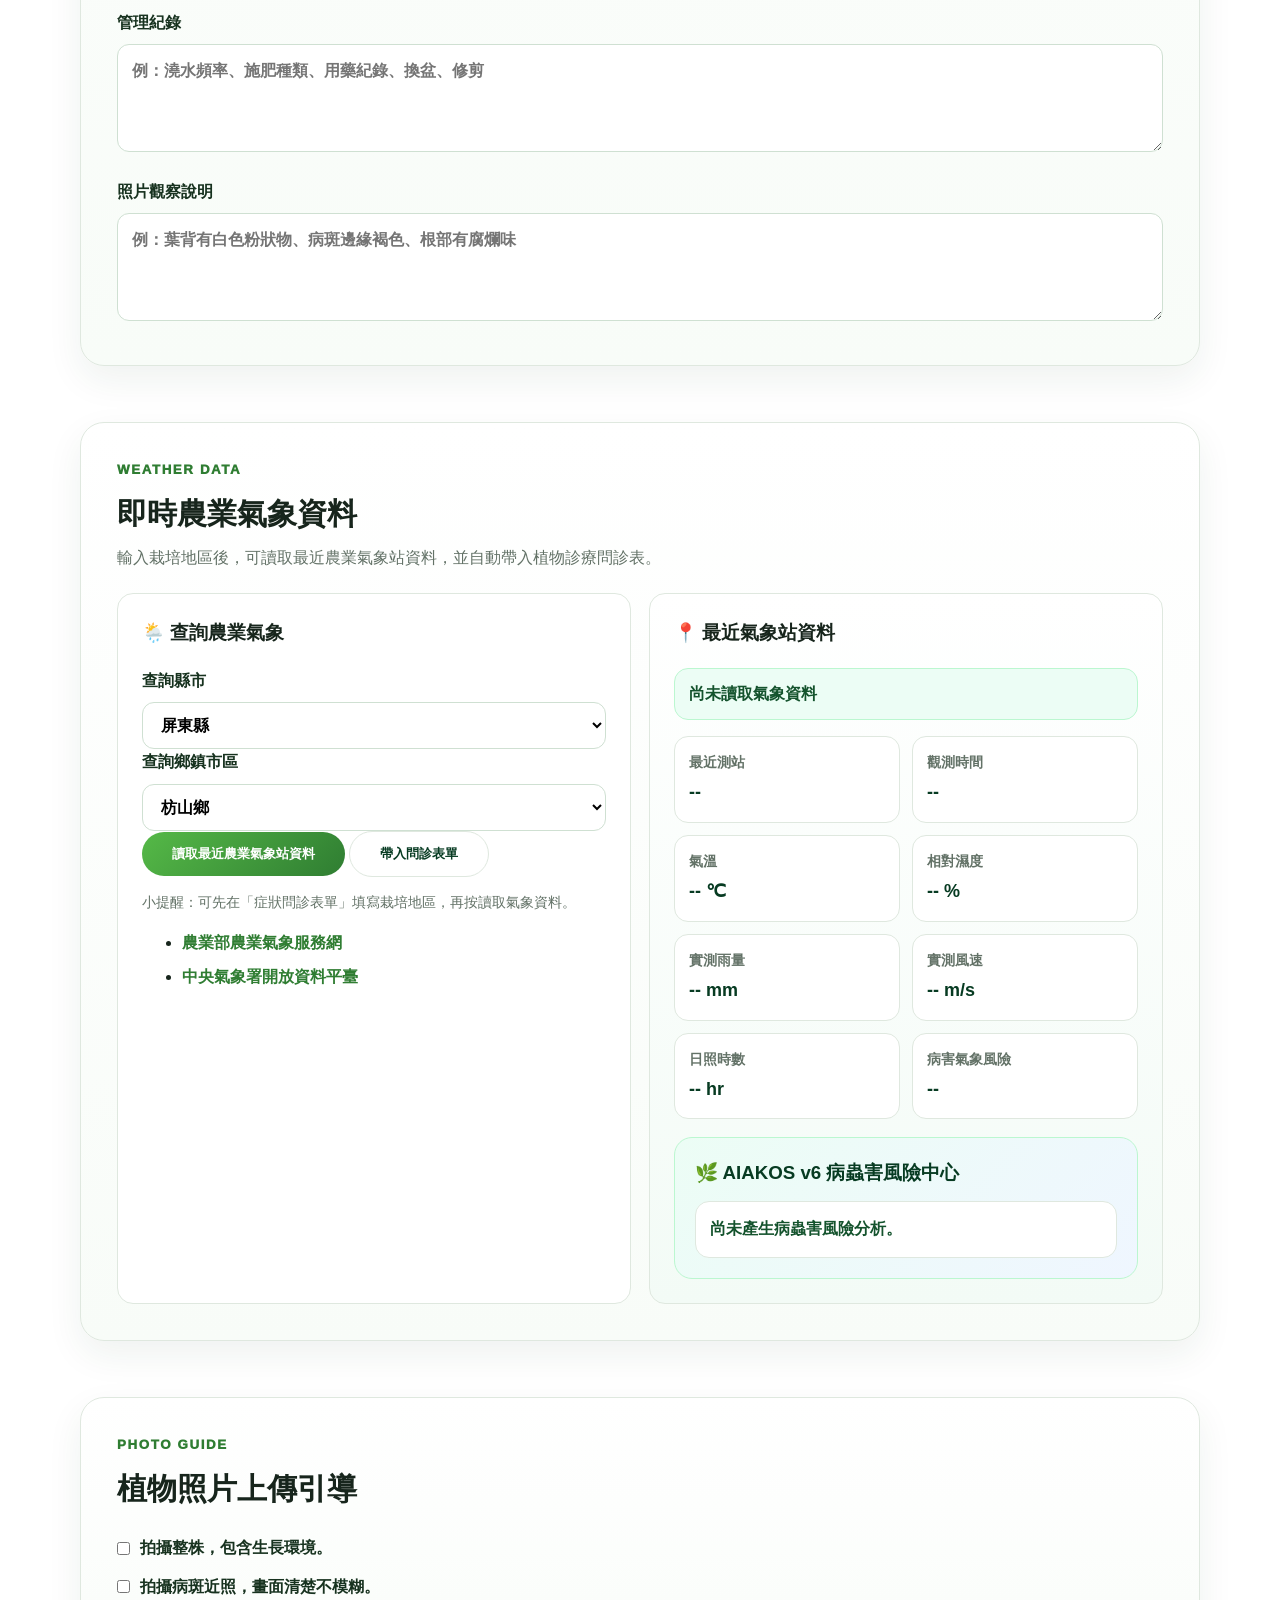
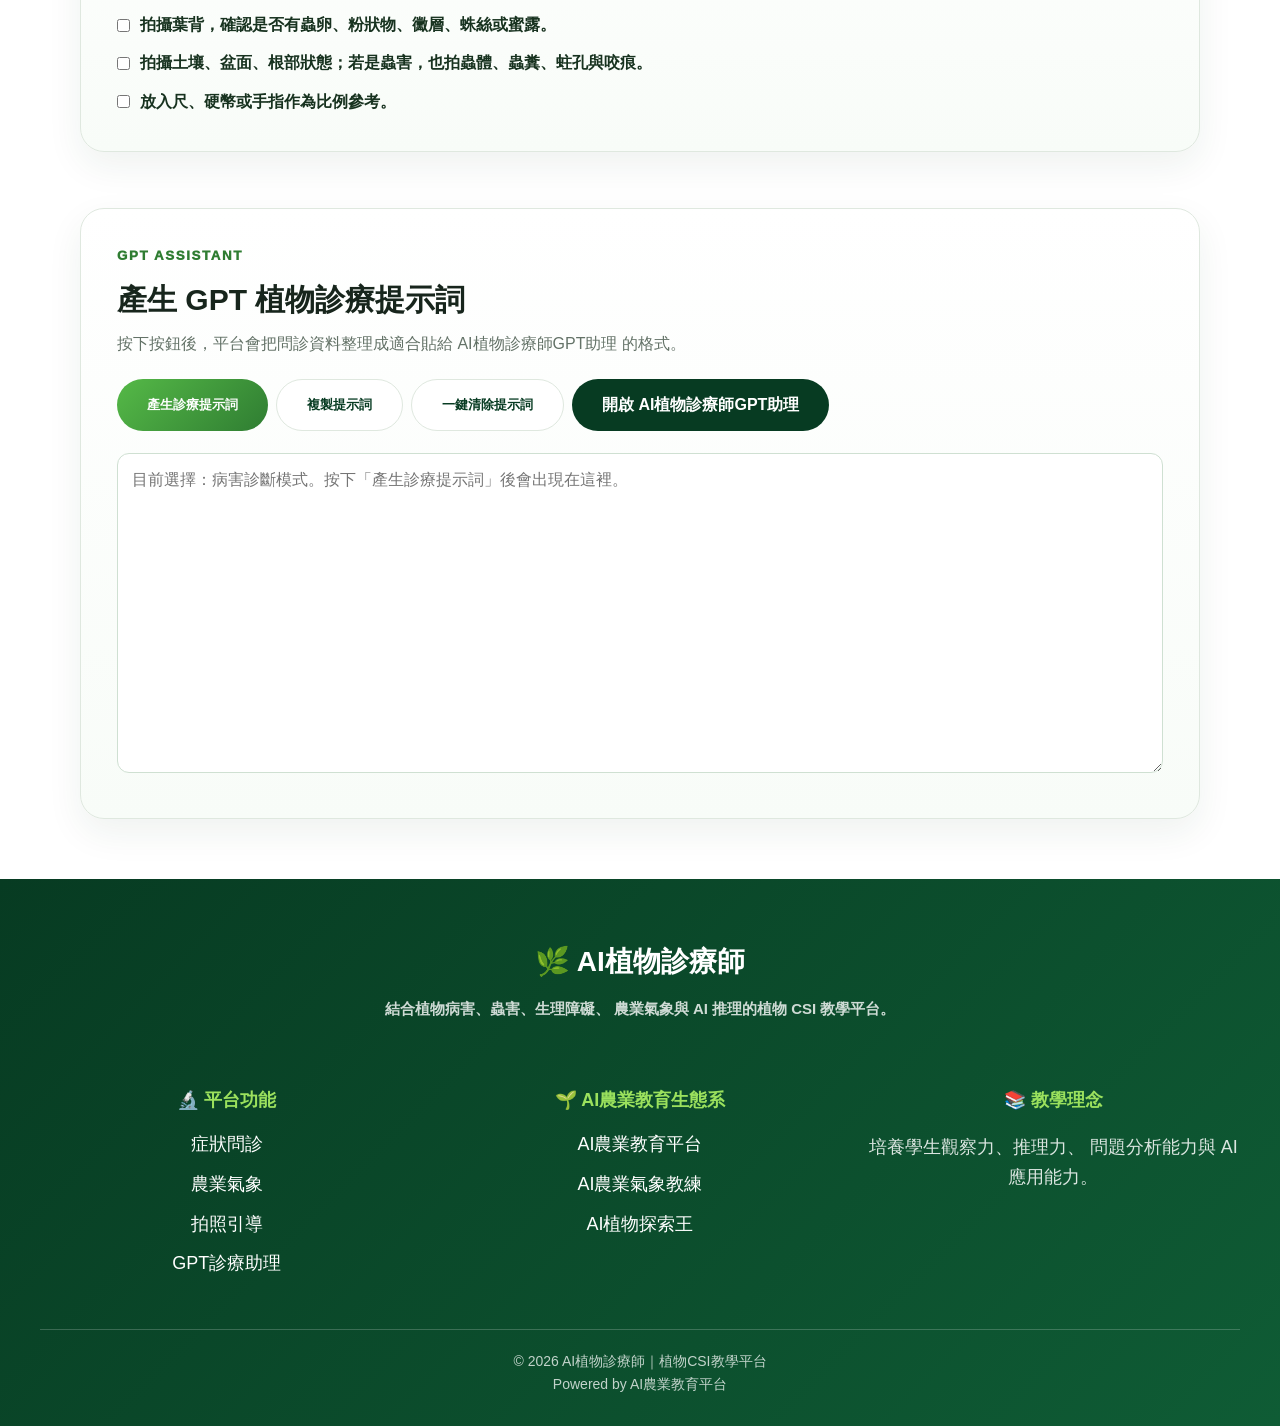
==== commit b2d796ab: "Add files via upload" ====
--- a/index.html
+++ b/index.html
@@ -237,6 +237,43 @@
   }
 
 }
+
+
+/* AIAKOS v6 植物診療風險中心 */
+.aia-diagnosis-panel{
+  margin-top:18px;
+  padding:20px;
+  border-radius:18px;
+  background:linear-gradient(135deg,#ecfdf5,#eff6ff);
+  border:1px solid #bbf7d0;
+}
+
+.aia-diagnosis-panel h3{
+  margin:0 0 12px;
+  color:#073b22;
+}
+
+.aia-risk-summary{
+  padding:14px;
+  border-radius:14px;
+  background:#ffffff;
+  border:1px solid #dfe8df;
+  font-weight:900;
+  color:#14532d;
+}
+
+.aia-risk-item{
+  margin-top:12px;
+  padding:14px;
+  border-radius:14px;
+  background:#ffffff;
+  border:1px solid #dfe8df;
+}
+
+.aia-risk-high{color:#dc2626;font-weight:900;}
+.aia-risk-medium{color:#ca8a04;font-weight:900;}
+.aia-risk-low{color:#15803d;font-weight:900;}
+
 
 
   </style>
@@ -931,6 +968,17 @@
           <strong id="wDiseaseRisk">--</strong>
         </div>
       </div>
+
+      <div class="aia-diagnosis-panel" id="aiaDiagnosisPanel">
+       <h3>🌿 AIAKOS v6 病蟲害風險中心</h3>
+
+      <div class="aia-risk-summary" id="aiaRiskSummary">
+          尚未產生病蟲害風險分析。
+      </div>
+
+        <div class="aia-risk-list" id="aiaRiskList"></div>
+  </div>
+
     </div>
 
   </div>
@@ -1058,6 +1106,20 @@
 
 </footer>
   <!-- JavaScript -->
- <script src="script.js"></script>
+   <script src="https://r91628120.github.io/ai-agriculture-core/services/WeatherAPI.js?v=20260703"></script>
+   <script src="https://r91628120.github.io/ai-agriculture-core/services/StationService.js?v=20260703"></script>
+   <script src="https://r91628120.github.io/ai-agriculture-core/engine/EventBus.js?v=20260703"></script>
+   <script src="https://r91628120.github.io/ai-agriculture-core/engine/WeatherFusionEngine.js?v=20260703"></script>
+   <script src="https://r91628120.github.io/ai-agriculture-core/engine/WeatherEngine.js?v=20260703"></script>
+   <script src="https://r91628120.github.io/ai-agriculture-core/engine/CropEngine.js?v=20260703"></script>
+   <script src="https://r91628120.github.io/ai-agriculture-core/engine/DiseaseEngine.js?v=20260703"></script>
+   <script src="https://r91628120.github.io/ai-agriculture-core/engine/DecisionEngine.js?v=20260703"></script>
+   <script src="https://r91628120.github.io/ai-agriculture-core/engine/PromptEngine.js?v=20260703"></script>
+   <script src="https://r91628120.github.io/ai-agriculture-core/AIAKOS.js?v=20260703"></script>
+
+   <script src="script.js"></script>
+
+
+
  </body>
 </html>
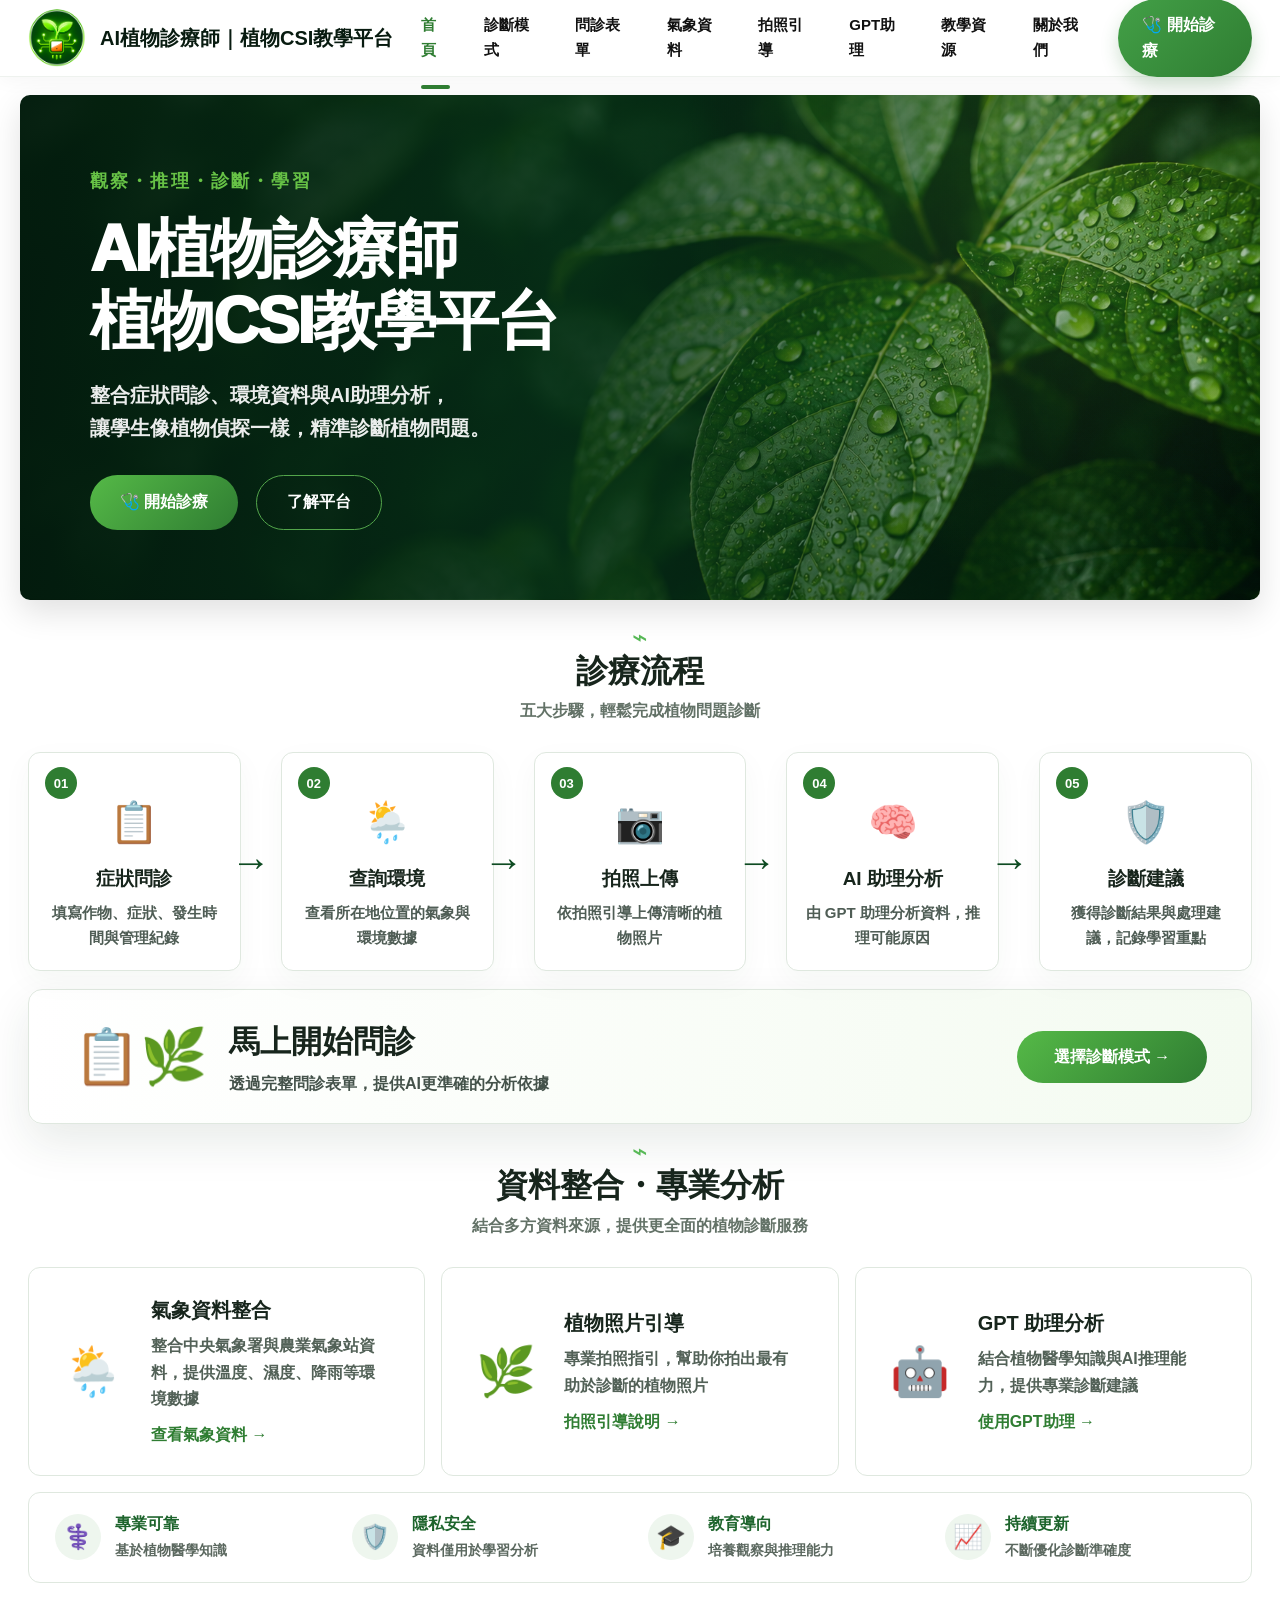
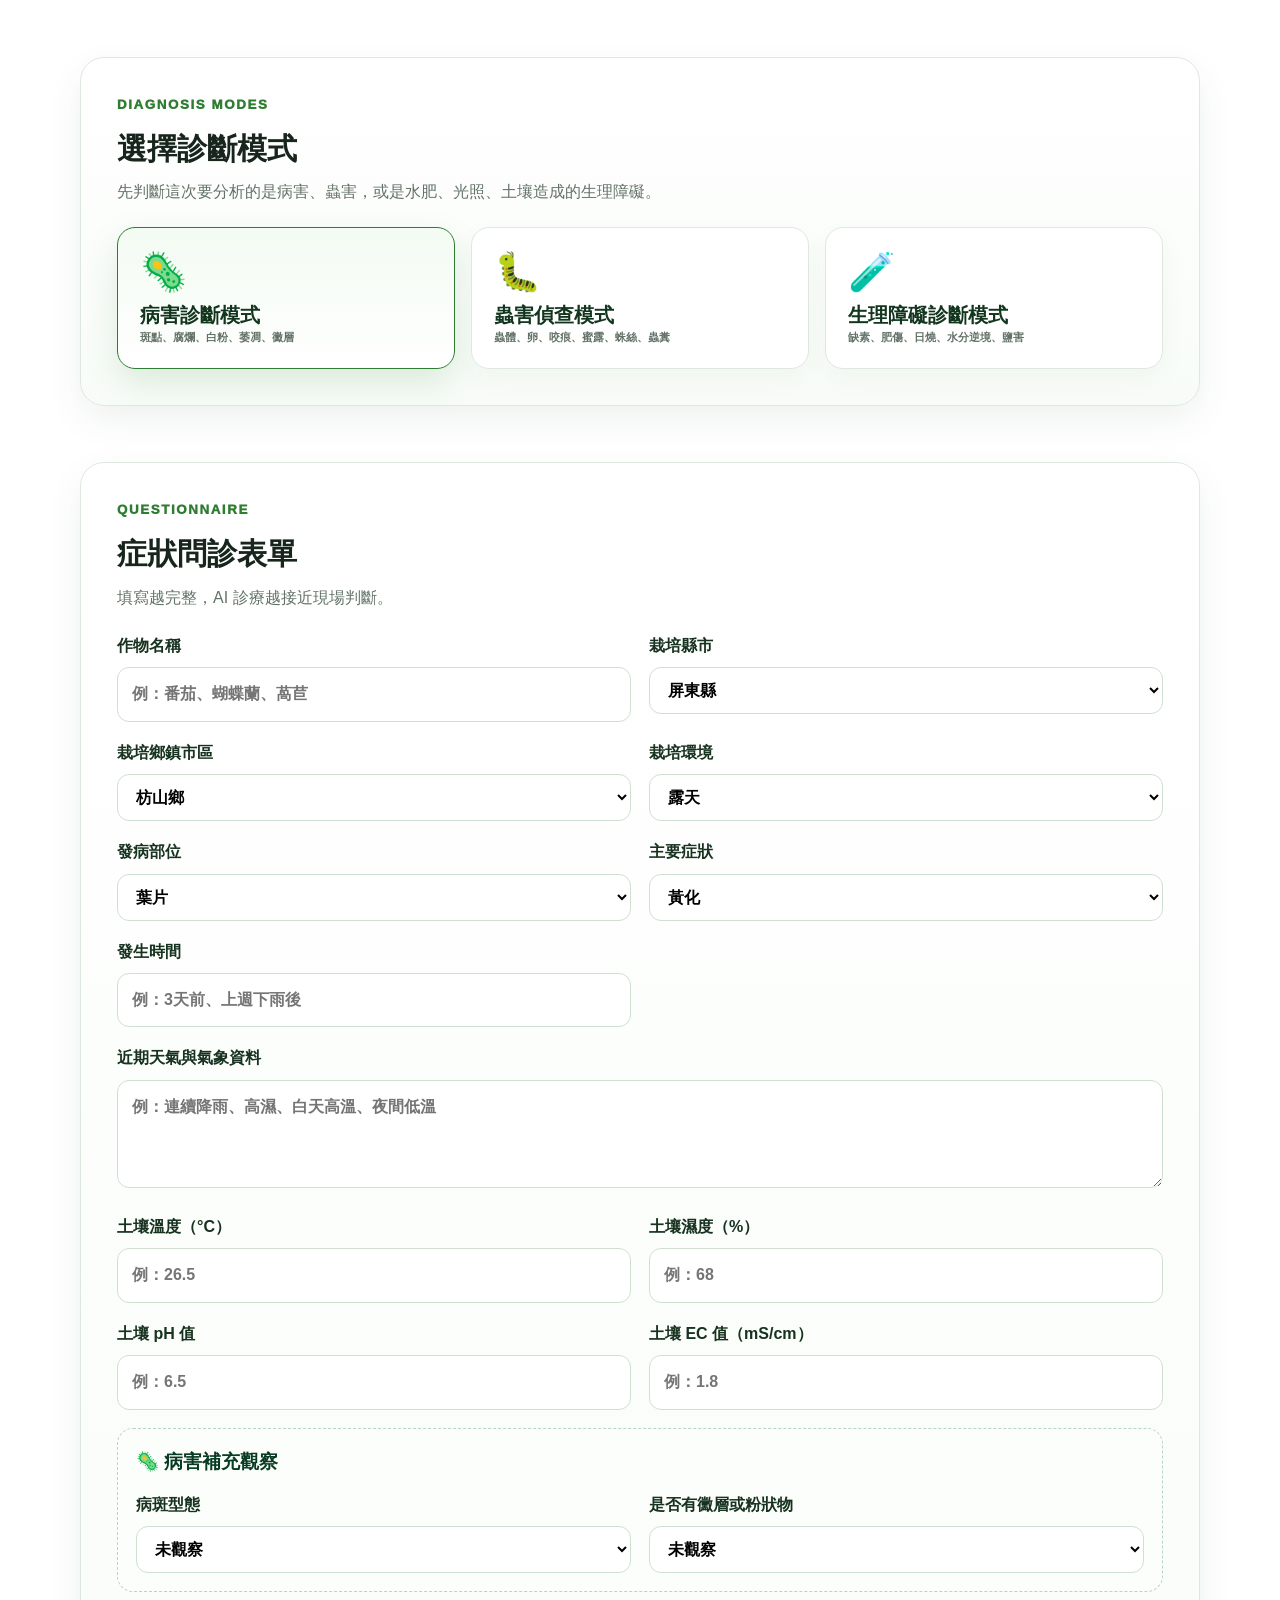
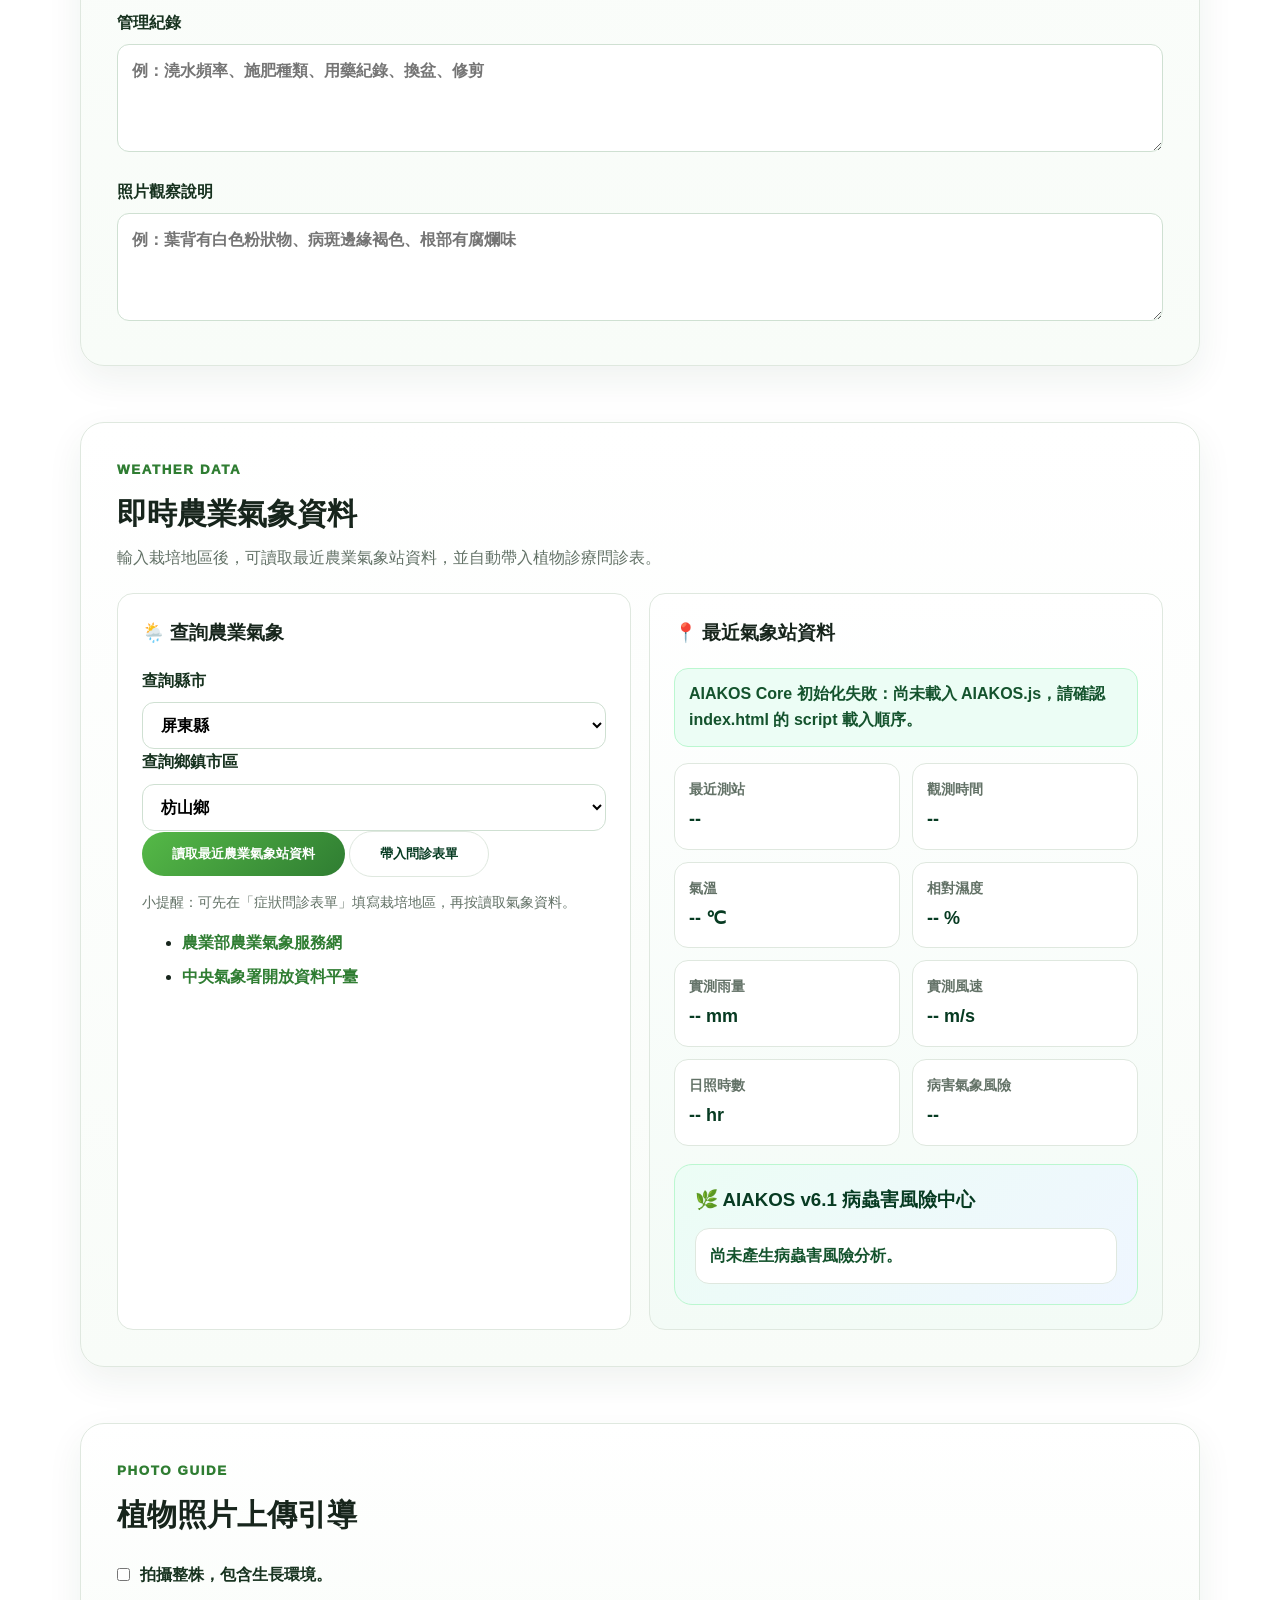
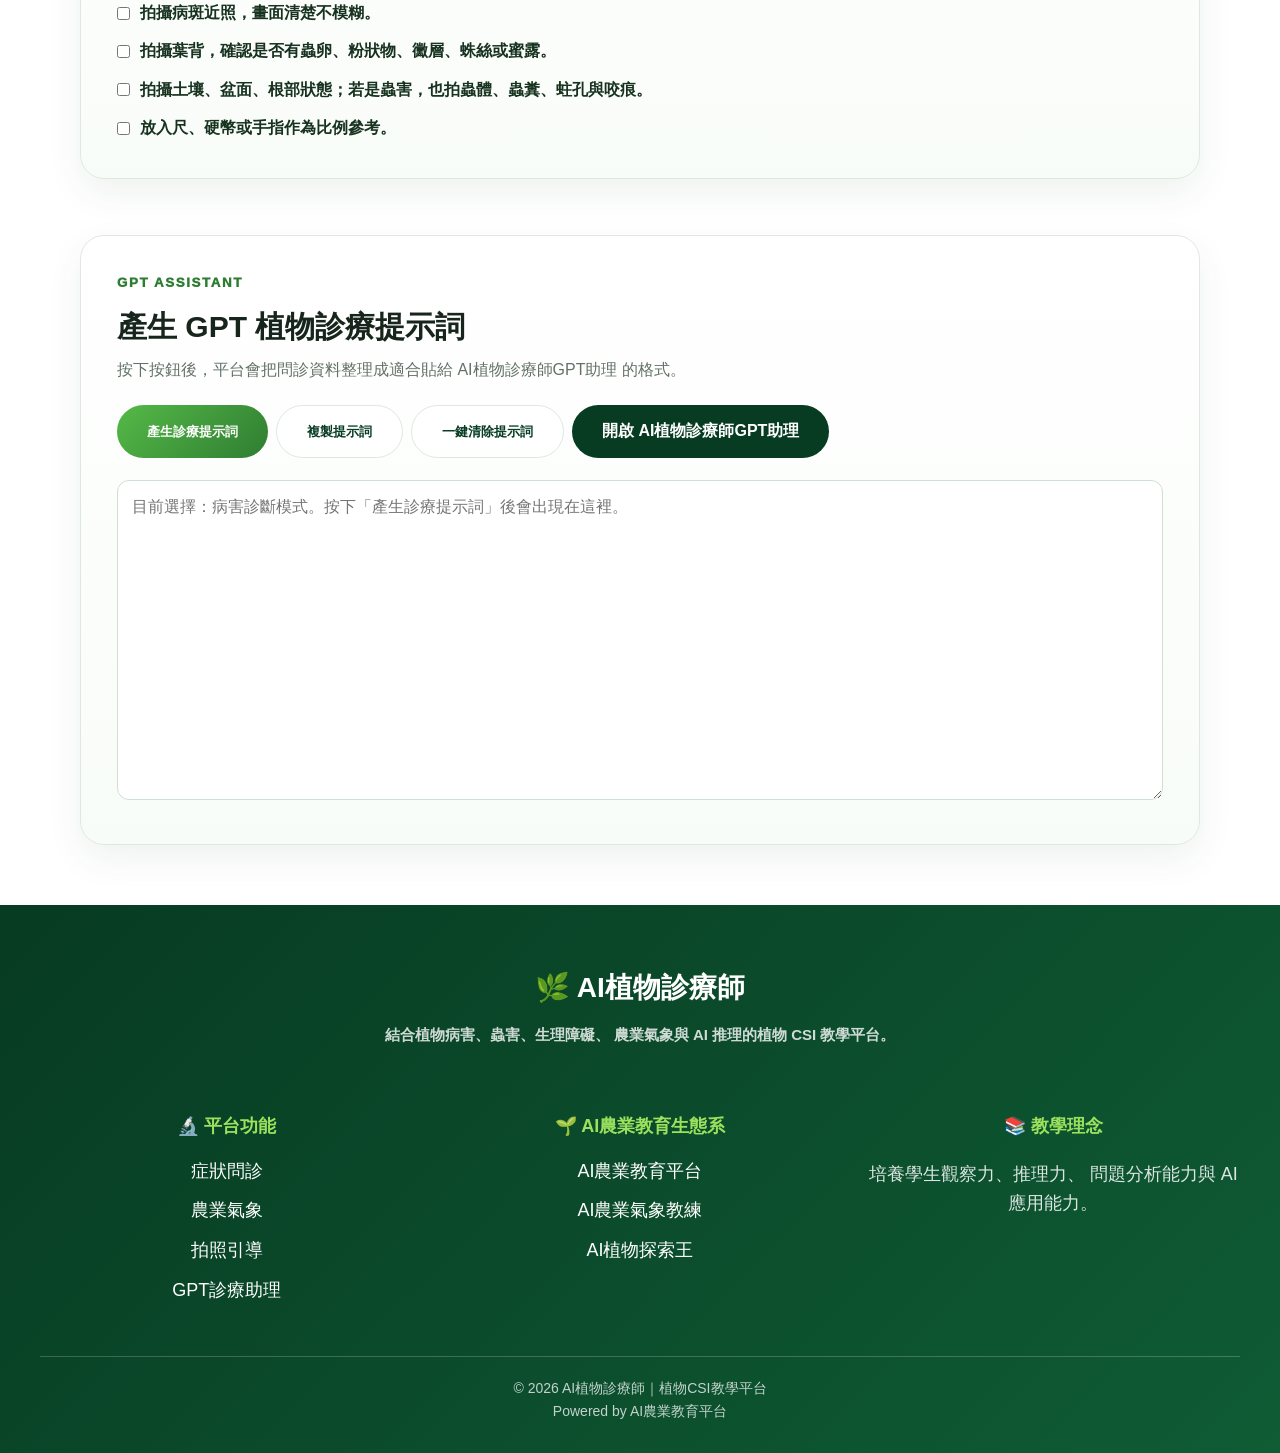
==== commit f6677230: "Add files via upload" ====
--- a/index.html
+++ b/index.html
@@ -970,7 +970,7 @@
       </div>
 
       <div class="aia-diagnosis-panel" id="aiaDiagnosisPanel">
-       <h3>🌿 AIAKOS v6 病蟲害風險中心</h3>
+       <h3>🌿 AIAKOS v6.1 病蟲害風險中心</h3>
 
       <div class="aia-risk-summary" id="aiaRiskSummary">
           尚未產生病蟲害風險分析。
@@ -1115,9 +1115,11 @@
    <script src="https://r91628120.github.io/ai-agriculture-core/engine/DiseaseEngine.js?v=20260703"></script>
    <script src="https://r91628120.github.io/ai-agriculture-core/engine/DecisionEngine.js?v=20260703"></script>
    <script src="https://r91628120.github.io/ai-agriculture-core/engine/PromptEngine.js?v=20260703"></script>
+   <script src="https://r91628120.github.io/ai-agriculture-core/modules/WeatherDashboardModule.js?v=20260703"></script>
+   <script src="https://r91628120.github.io/ai-agriculture-core/modules/AnalysisModule.js?v=20260703"></script>
    <script src="https://r91628120.github.io/ai-agriculture-core/AIAKOS.js?v=20260703"></script>
 
-   <script src="script.js"></script>
+   <script src="script.js?v=20260703-v61"></script>
 
 
 
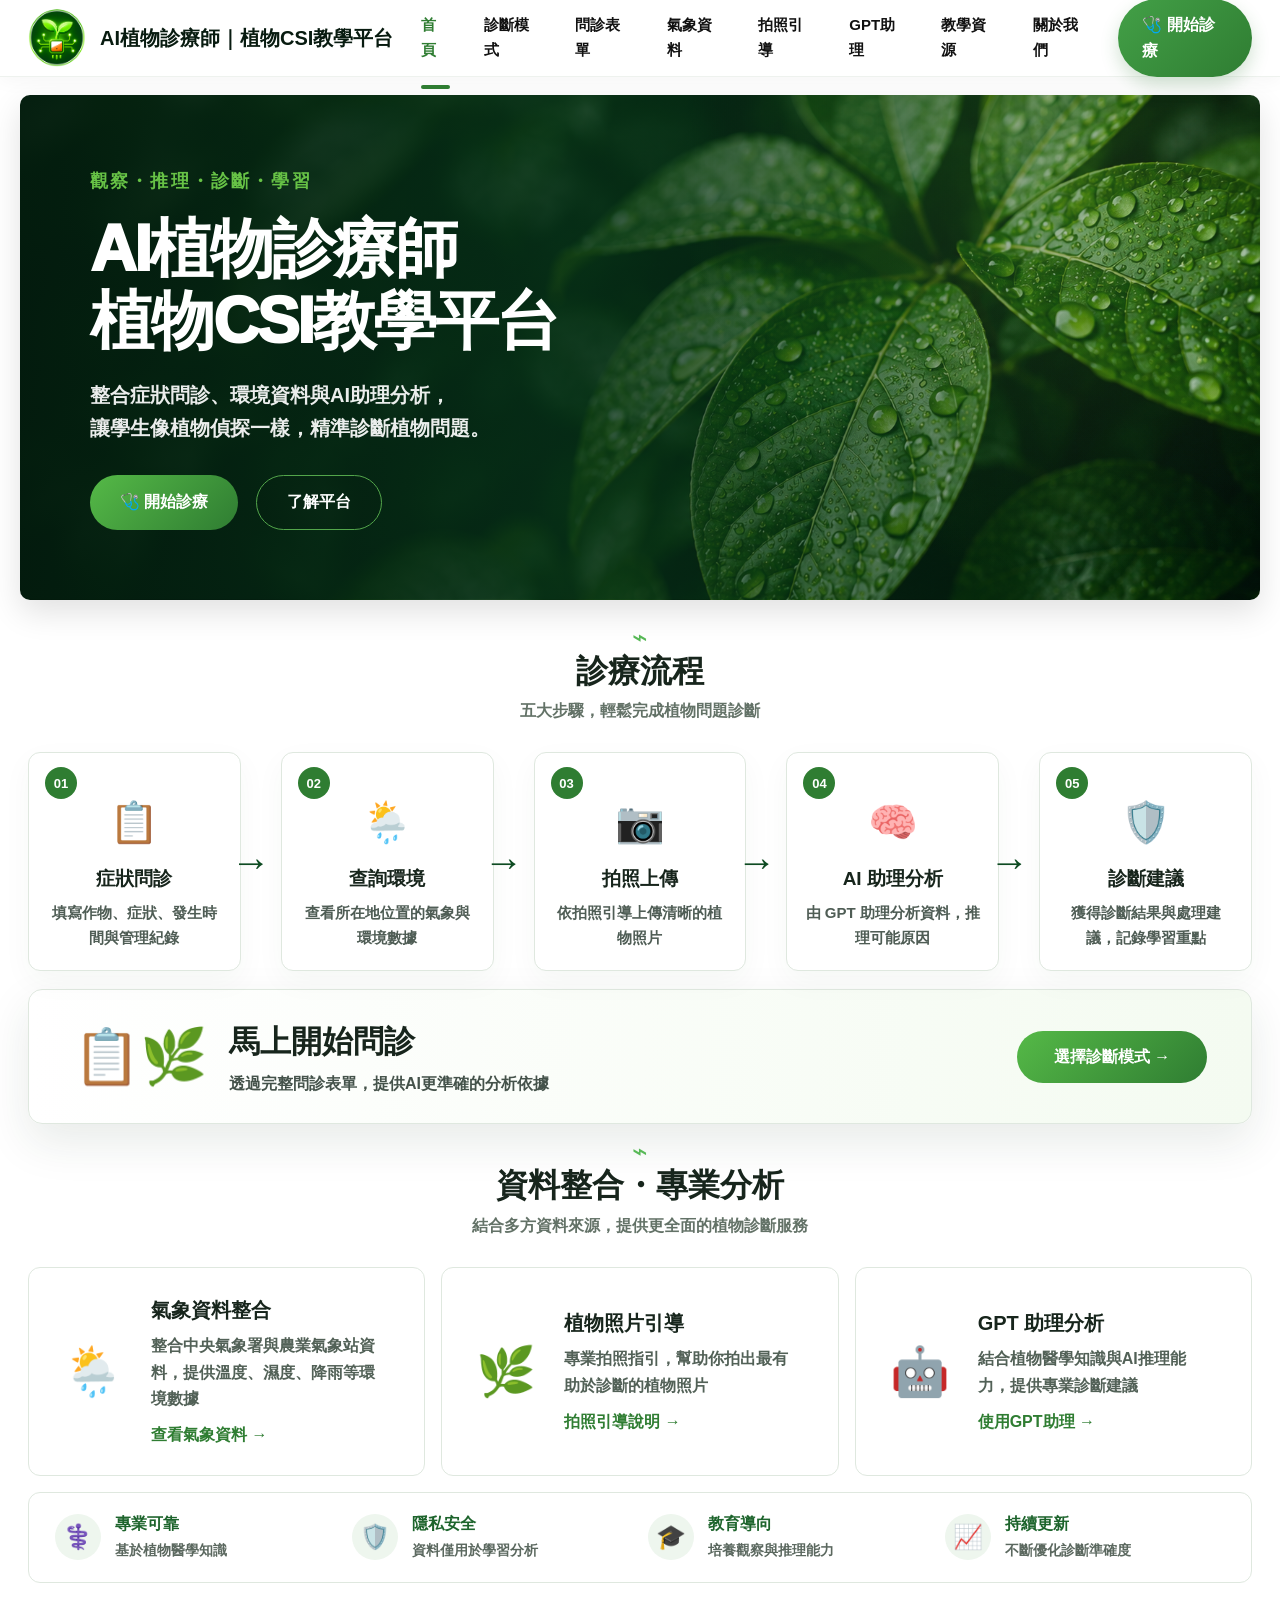
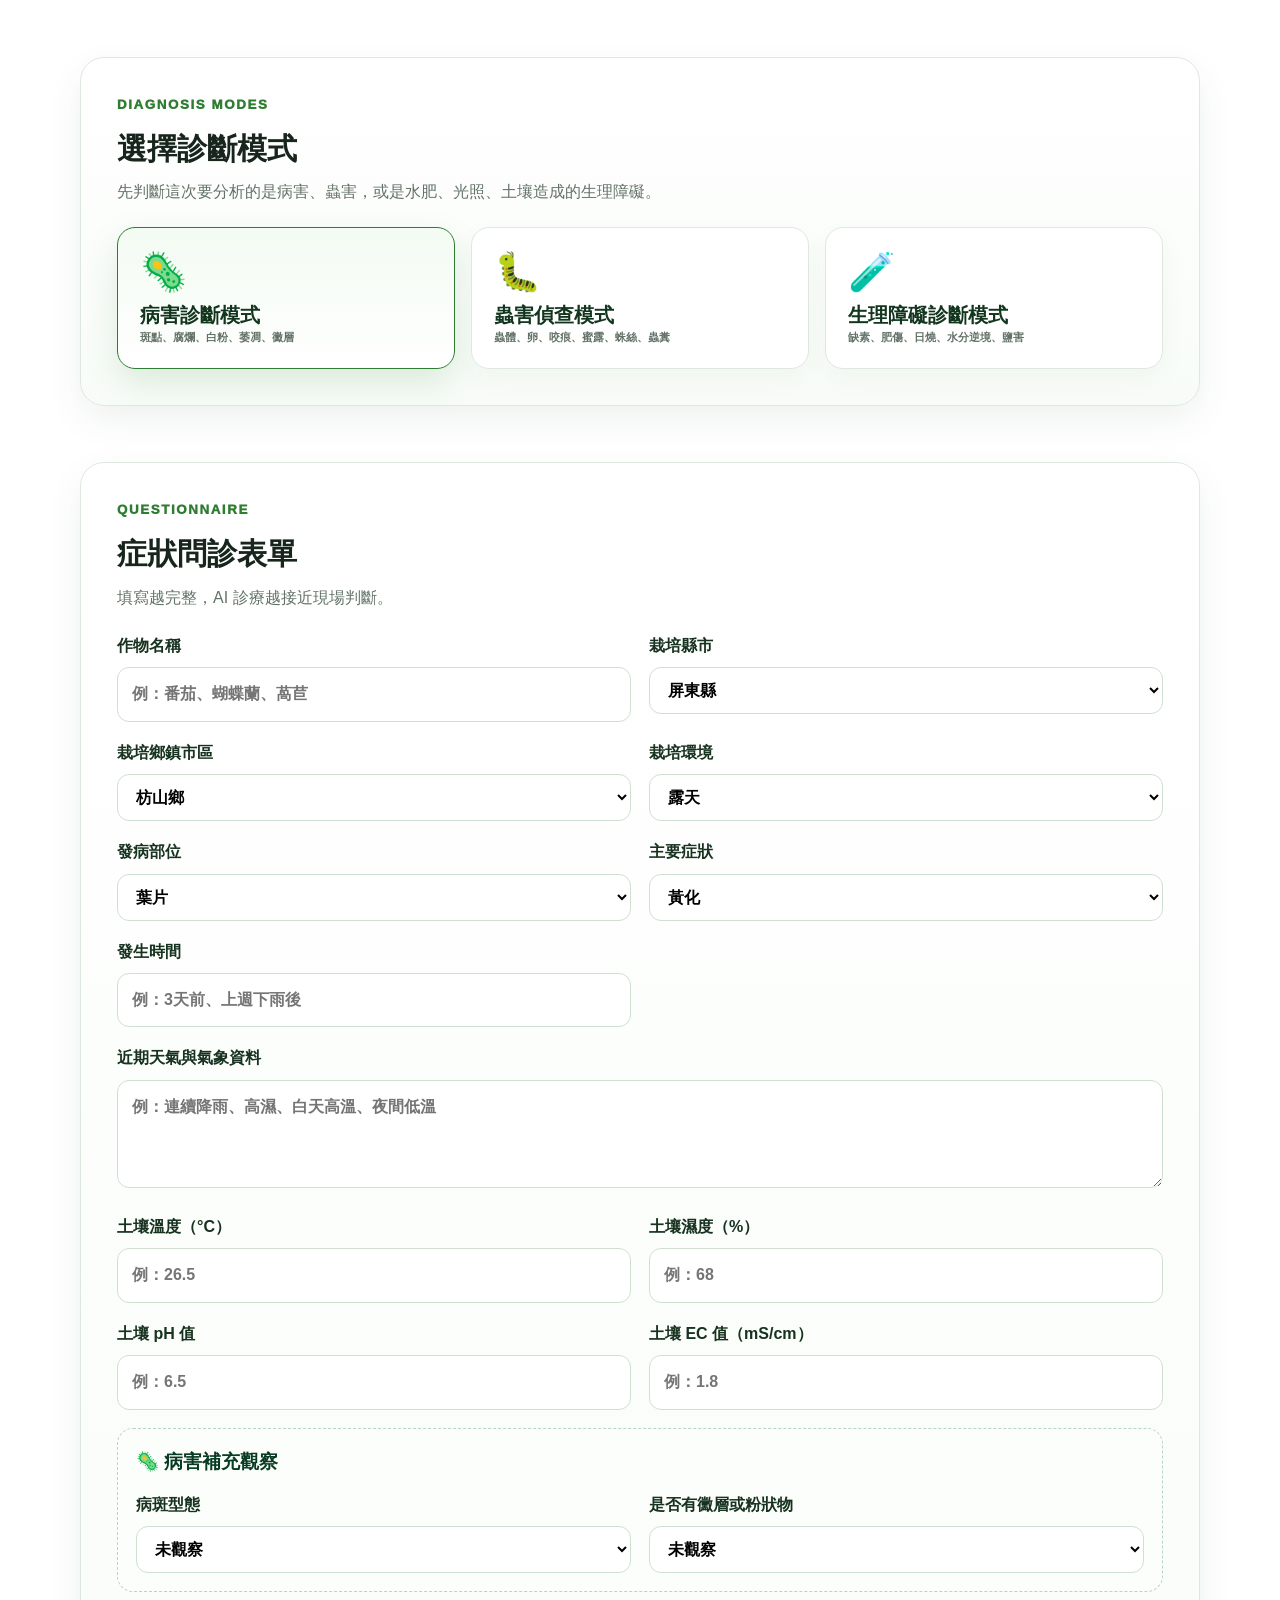
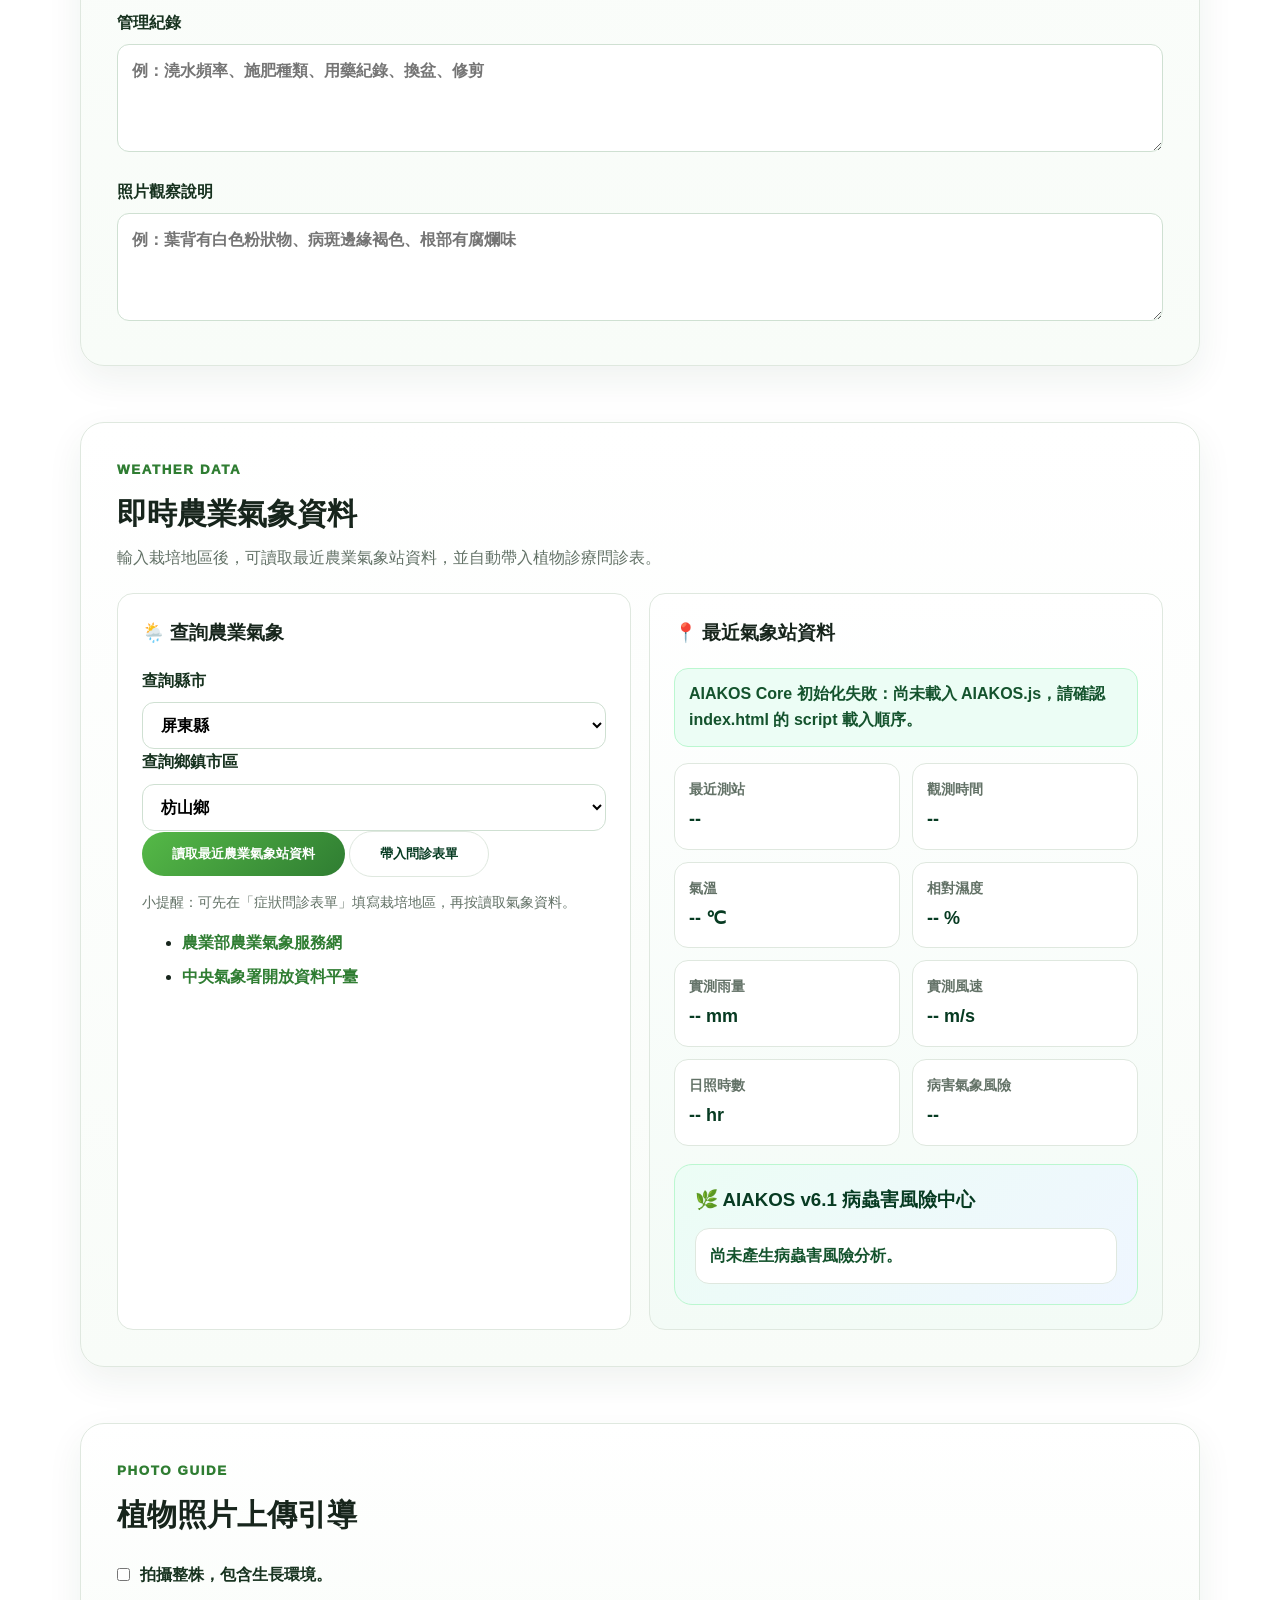
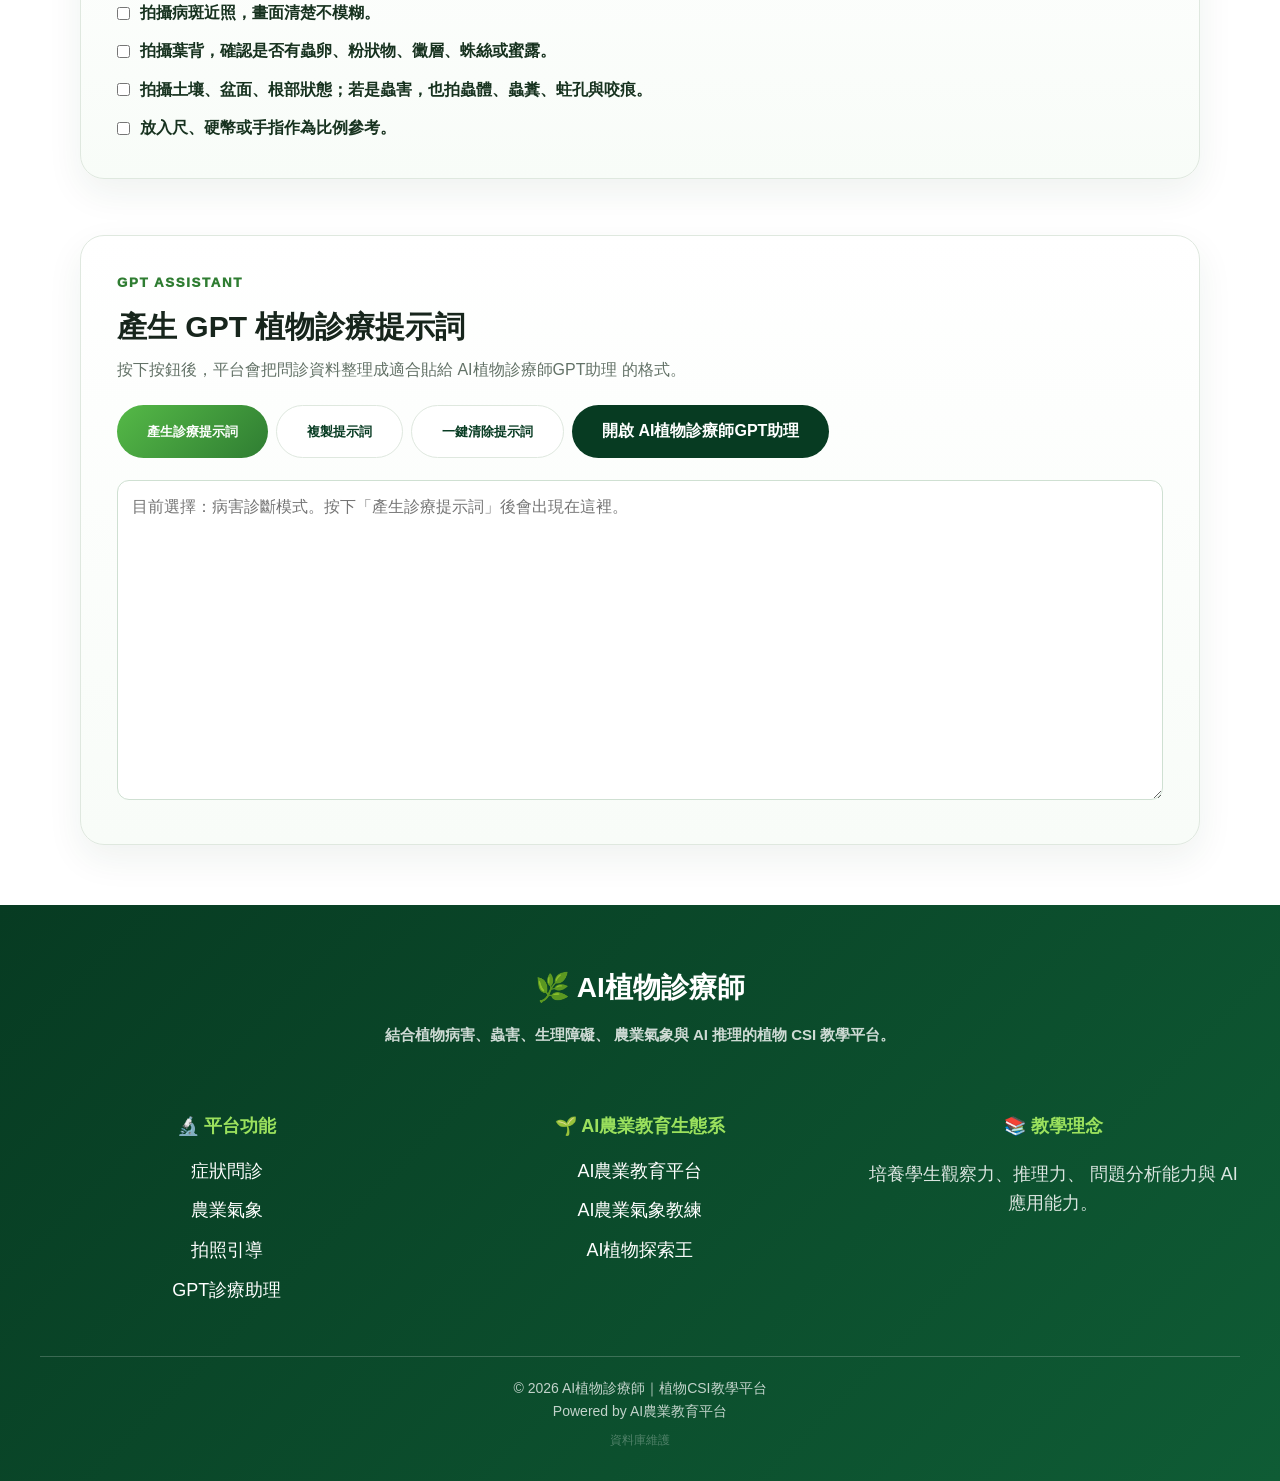
==== commit fee06293: "Add files via upload" ====
--- a/index.html
+++ b/index.html
@@ -275,6 +275,19 @@
 .aia-risk-low{color:#15803d;font-weight:900;}
 
 
+
+  
+/* Footer hidden admin link */
+.footer-admin-link{
+  display:inline-block;
+  margin-top:8px;
+  font-size:12px;
+  color:rgba(255,255,255,.28);
+  text-decoration:none;
+}
+.footer-admin-link:hover{
+  color:rgba(255,255,255,.85);
+}
 
   </style>
  
@@ -1100,6 +1113,8 @@
       © 2026 AI植物診療師｜植物CSI教學平台
       <br>
       Powered by AI農業教育平台
+      <br>
+      <a class="footer-admin-link" href="disease-json-maker.html" target="_blank" rel="noopener">資料庫維護</a>
     </div>
 
   </div>
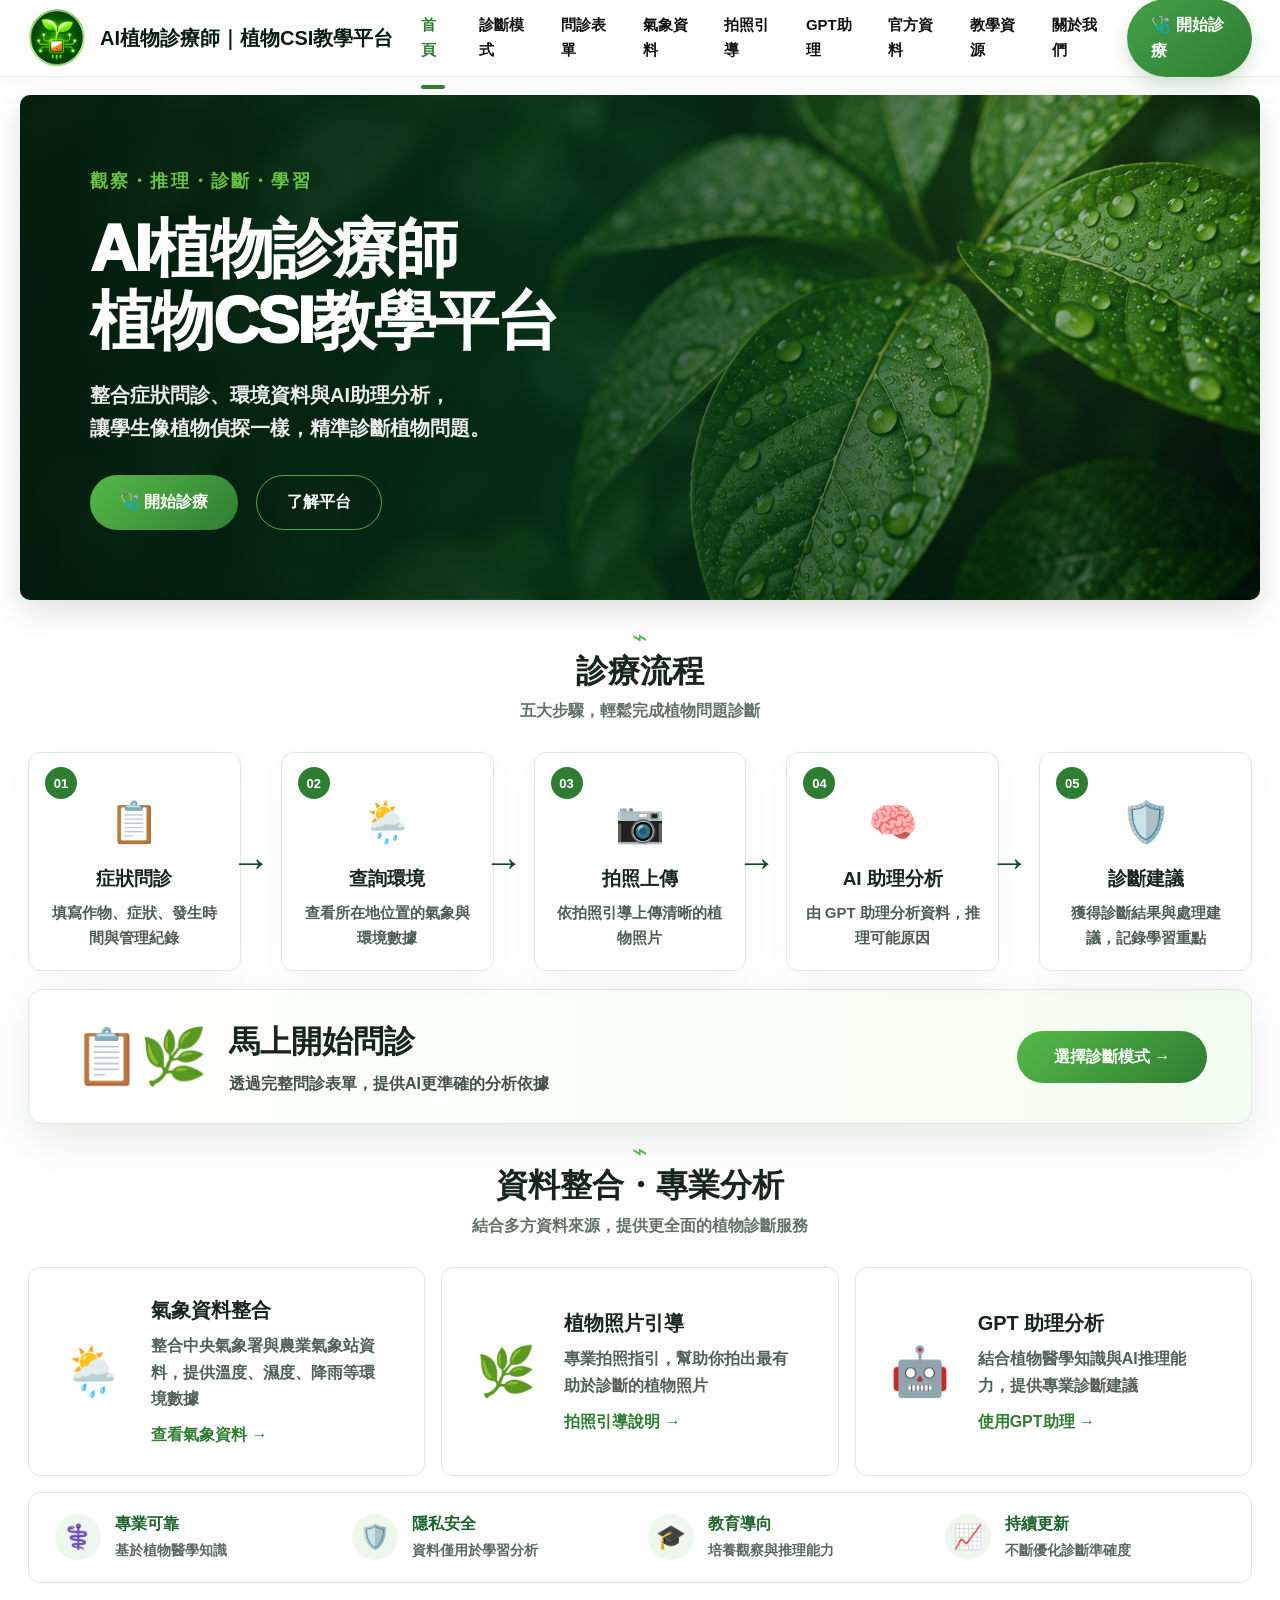
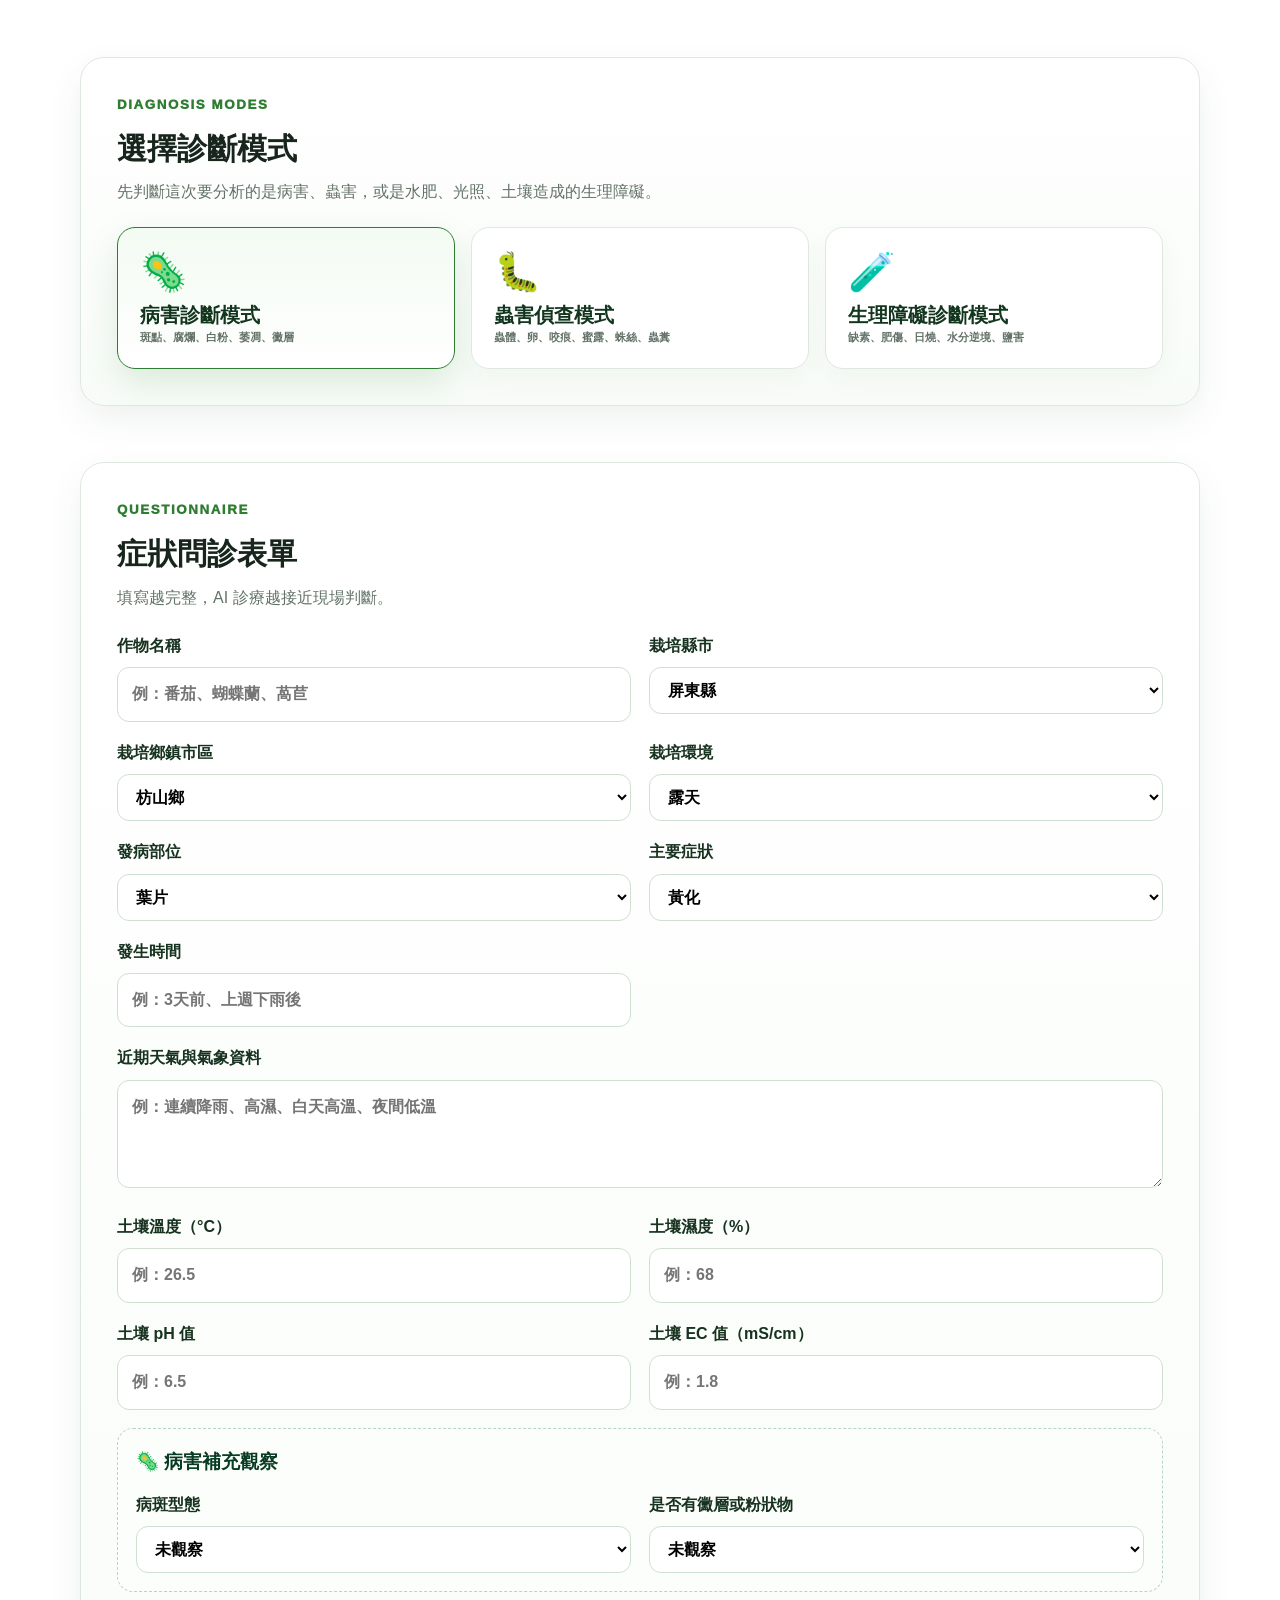
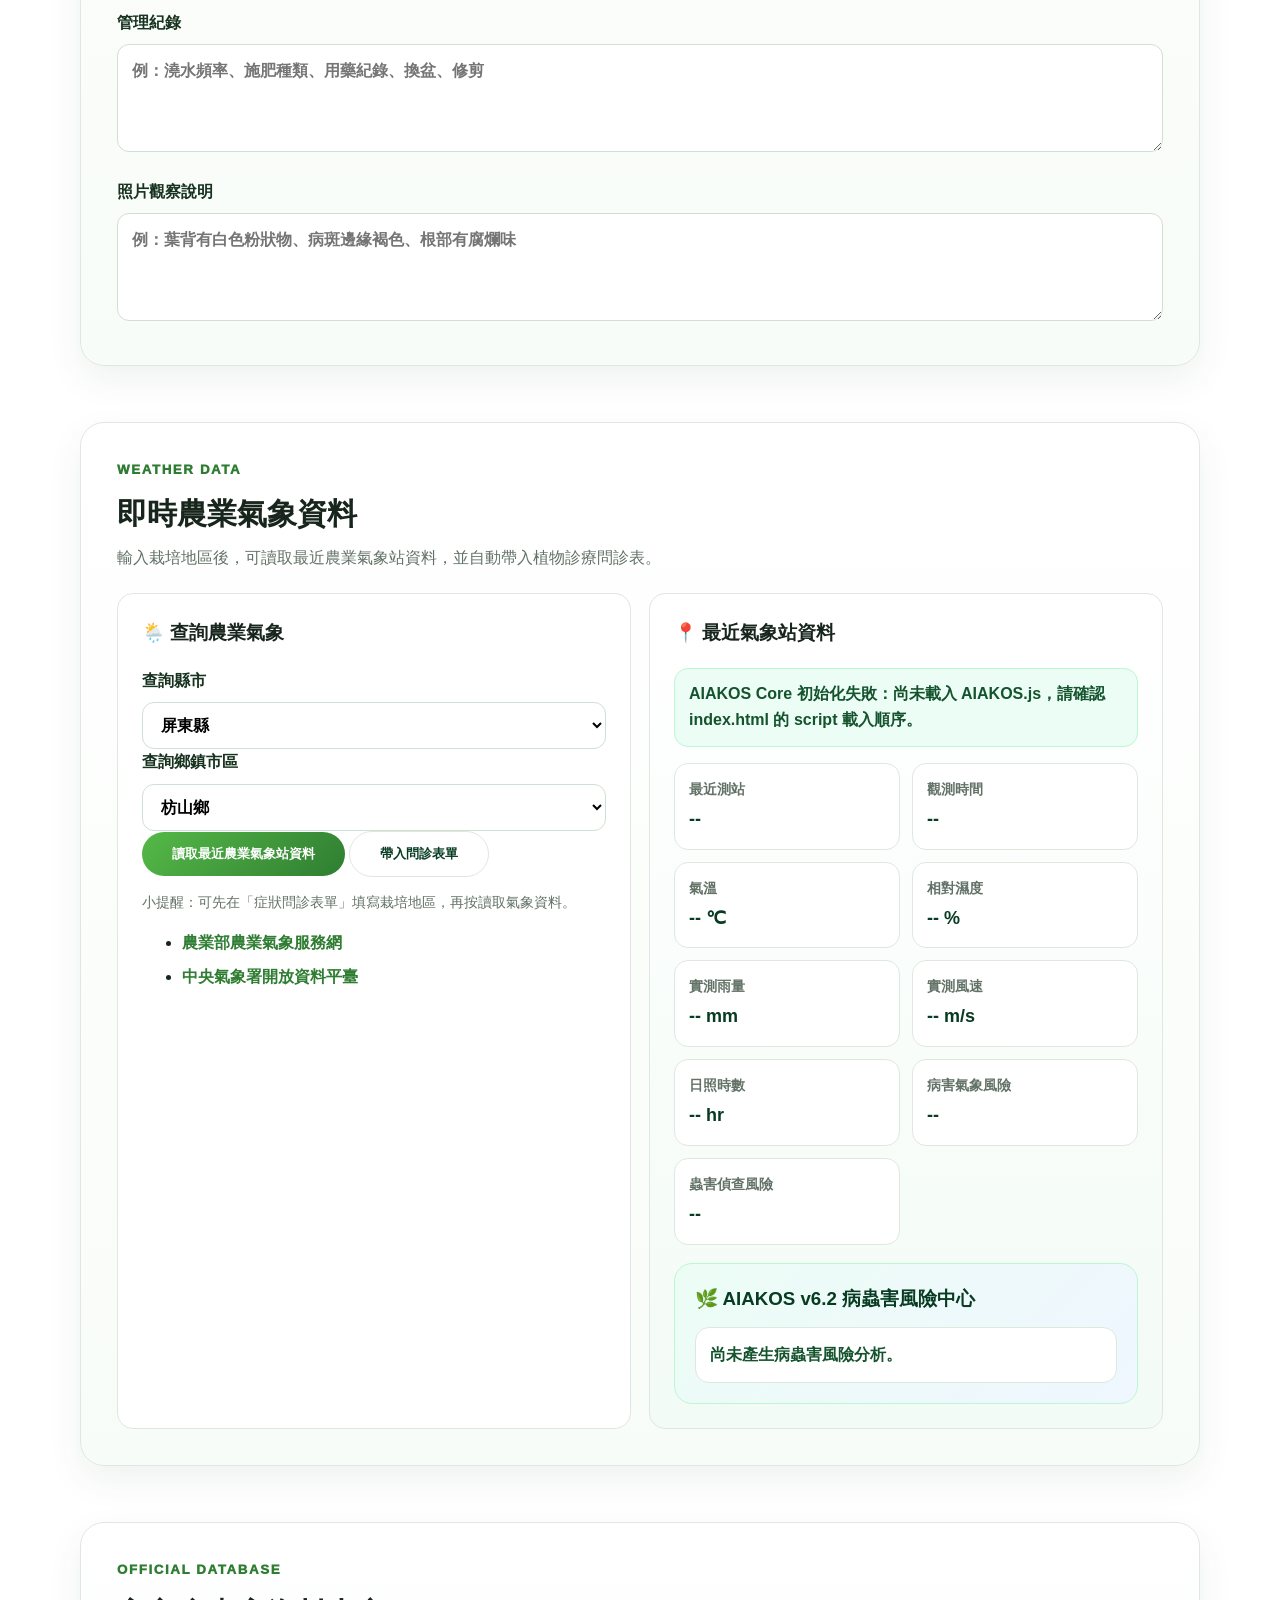
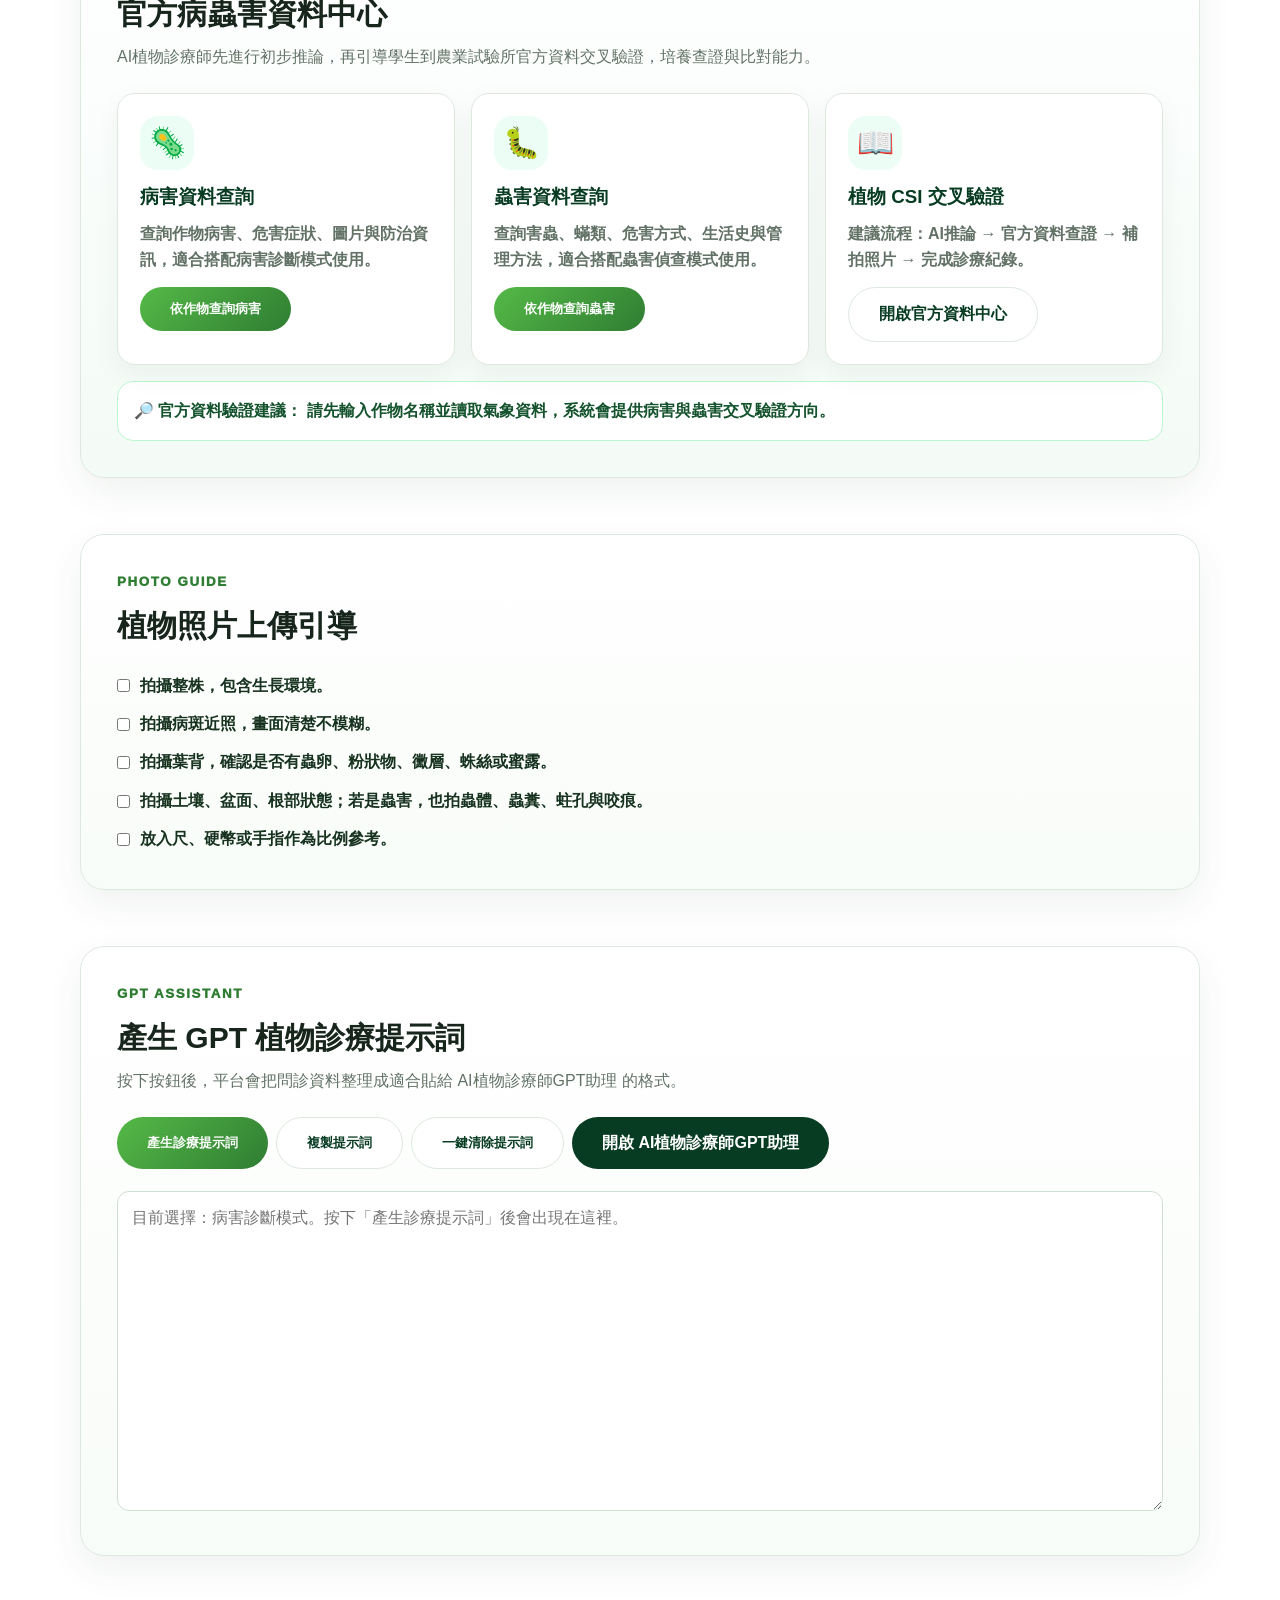
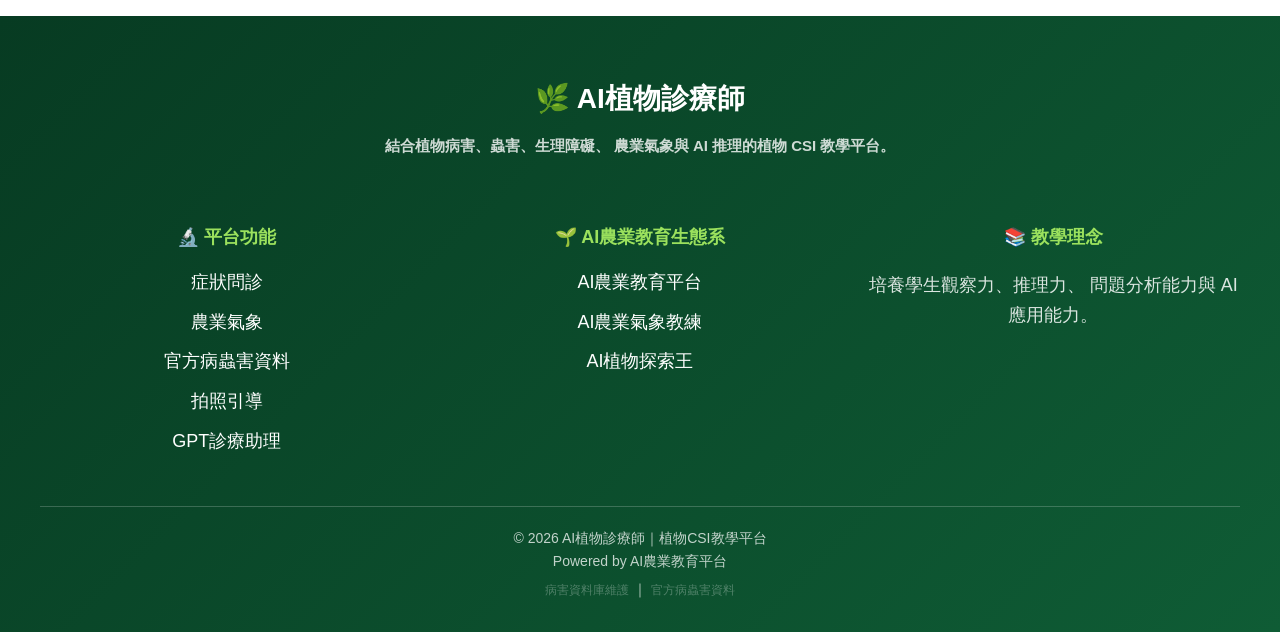
==== commit e170054f: "Add files via upload" ====
--- a/index.html
+++ b/index.html
@@ -287,6 +287,68 @@
 }
 .footer-admin-link:hover{
   color:rgba(255,255,255,.85);
+}
+
+  
+/* =========================
+   AIAKOS v6.2 Official Disease & Pest Center
+========================= */
+.official-data-panel{
+  background:linear-gradient(180deg,#ffffff,#f3fbf6);
+}
+.official-grid{
+  display:grid;
+  grid-template-columns:repeat(3,1fr);
+  gap:16px;
+}
+.official-card{
+  border:1px solid var(--line);
+  border-radius:18px;
+  background:#fff;
+  padding:22px;
+  box-shadow:0 10px 28px rgba(16,64,32,.05);
+}
+.official-icon{
+  width:54px;
+  height:54px;
+  border-radius:18px;
+  display:grid;
+  place-items:center;
+  background:#ecfdf5;
+  font-size:30px;
+  margin-bottom:12px;
+}
+.official-card h3{
+  margin:0 0 8px;
+  color:var(--deep);
+}
+.official-card p{
+  margin:0 0 14px;
+  color:var(--muted);
+  font-weight:700;
+}
+.official-verify-box{
+  margin-top:16px;
+  padding:16px;
+  border-radius:16px;
+  background:#fff;
+  border:1px solid #bbf7d0;
+  color:#14532d;
+  font-weight:800;
+}
+.aia-risk-pest{
+  border-left:5px solid #f59e0b;
+}
+.aia-risk-disease{
+  border-left:5px solid #22c55e;
+}
+.aia-risk-official{
+  border-left:5px solid #3b82f6;
+}
+@media(max-width:1050px){
+  .official-grid{
+    grid-template-columns:1fr;
+  }
 }
 
   </style>
@@ -324,6 +386,9 @@
      </a>
      <a href="#gpt">
       GPT助理
+     </a>
+     <a href="#official-data">
+      官方資料
      </a>
      <a href="#resources">
       教學資源
@@ -980,10 +1045,14 @@
           <span>病害氣象風險</span>
           <strong id="wDiseaseRisk">--</strong>
         </div>
+        <div>
+          <span>蟲害偵查風險</span>
+          <strong id="wPestRisk">--</strong>
+        </div>
       </div>
 
       <div class="aia-diagnosis-panel" id="aiaDiagnosisPanel">
-       <h3>🌿 AIAKOS v6.1 病蟲害風險中心</h3>
+       <h3>🌿 AIAKOS v6.2 病蟲害風險中心</h3>
 
       <div class="aia-risk-summary" id="aiaRiskSummary">
           尚未產生病蟲害風險分析。
@@ -997,6 +1066,55 @@
   </div>
 </section>
 
+
+
+   <section class="panel official-data-panel" id="official-data">
+    <div class="panel-title">
+     <small>
+      Official Database
+     </small>
+     <h2>
+      官方病蟲害資料中心
+     </h2>
+     <p>
+      AI植物診療師先進行初步推論，再引導學生到農業試驗所官方資料交叉驗證，培養查證與比對能力。
+     </p>
+    </div>
+
+    <div class="official-grid">
+      <article class="official-card">
+        <div class="official-icon">🦠</div>
+        <h3>病害資料查詢</h3>
+        <p>查詢作物病害、危害症狀、圖片與防治資訊，適合搭配病害診斷模式使用。</p>
+        <button class="btn primary official-search-btn" type="button" data-type="disease">
+          依作物查詢病害
+        </button>
+      </article>
+
+      <article class="official-card">
+        <div class="official-icon">🐛</div>
+        <h3>蟲害資料查詢</h3>
+        <p>查詢害蟲、蟎類、危害方式、生活史與管理方法，適合搭配蟲害偵查模式使用。</p>
+        <button class="btn primary official-search-btn" type="button" data-type="pest">
+          依作物查詢蟲害
+        </button>
+      </article>
+
+      <article class="official-card">
+        <div class="official-icon">📖</div>
+        <h3>植物 CSI 交叉驗證</h3>
+        <p>建議流程：AI推論 → 官方資料查證 → 補拍照片 → 完成診療紀錄。</p>
+        <a class="btn light" href="https://azai.tari.gov.tw/search/bug" target="_blank" rel="noopener">
+          開啟官方資料中心
+        </a>
+      </article>
+    </div>
+
+    <div class="official-verify-box">
+      <strong>🔎 官方資料驗證建議：</strong>
+      <span id="officialVerifyText">請先輸入作物名稱並讀取氣象資料，系統會提供病害與蟲害交叉驗證方向。</span>
+    </div>
+   </section>
 
    <section class="panel" id="photo">
     <div class="panel-title">
@@ -1080,6 +1198,7 @@
         <h4>🔬 平台功能</h4>
         <a href="#diagnosis">症狀問診</a>
         <a href="#weather">農業氣象</a>
+        <a href="#official-data">官方病蟲害資料</a>
         <a href="#photo">拍照引導</a>
         <a href="#gpt">GPT診療助理</a>
       </div>
@@ -1114,7 +1233,8 @@
       <br>
       Powered by AI農業教育平台
       <br>
-      <a class="footer-admin-link" href="disease-json-maker.html" target="_blank" rel="noopener">資料庫維護</a>
+      <a class="footer-admin-link" href="disease-json-maker.html" target="_blank" rel="noopener">病害資料庫維護</a>
+      ｜ <a class="footer-admin-link" href="https://azai.tari.gov.tw/search/bug" target="_blank" rel="noopener">官方病蟲害資料</a>
     </div>
 
   </div>
@@ -1134,7 +1254,7 @@
    <script src="https://r91628120.github.io/ai-agriculture-core/modules/AnalysisModule.js?v=20260703"></script>
    <script src="https://r91628120.github.io/ai-agriculture-core/AIAKOS.js?v=20260703"></script>
 
-   <script src="script.js?v=20260703-v61"></script>
+   <script src="script.js?v=20260704-v62"></script>
 
 
 
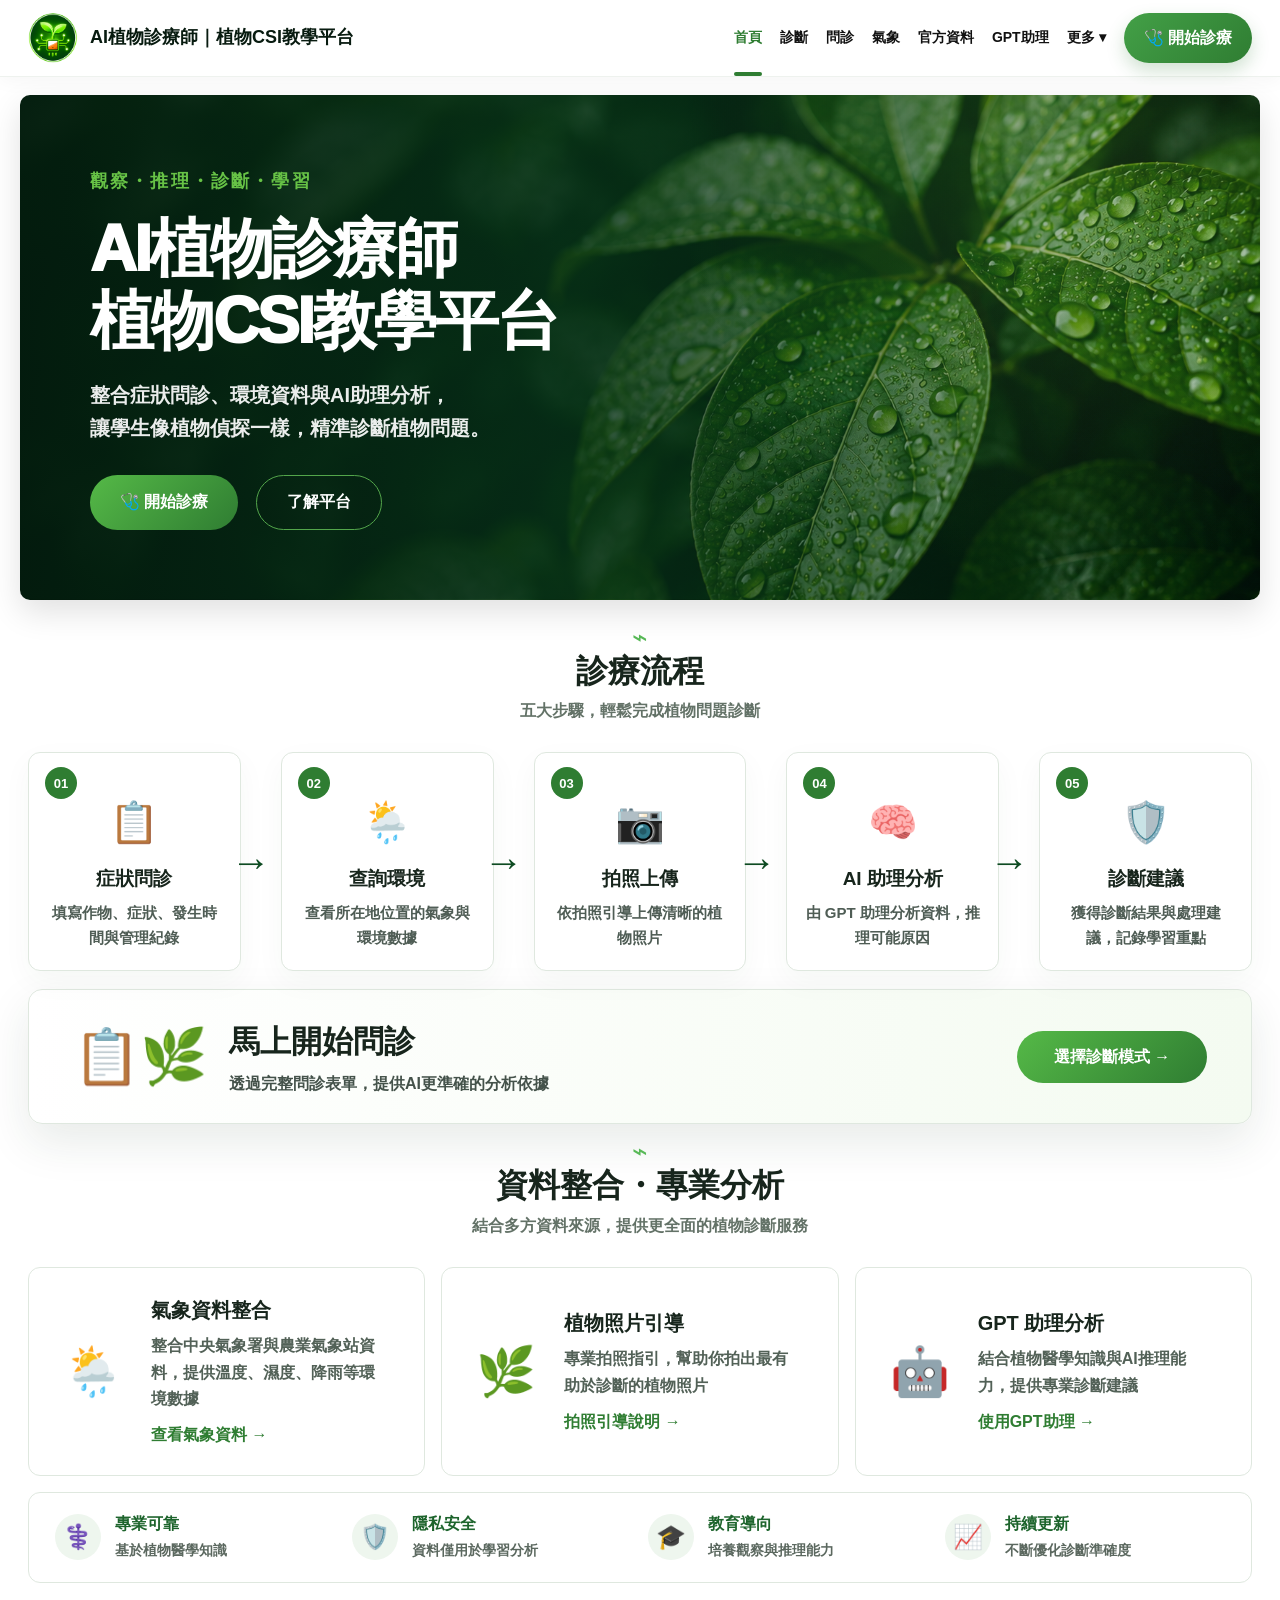
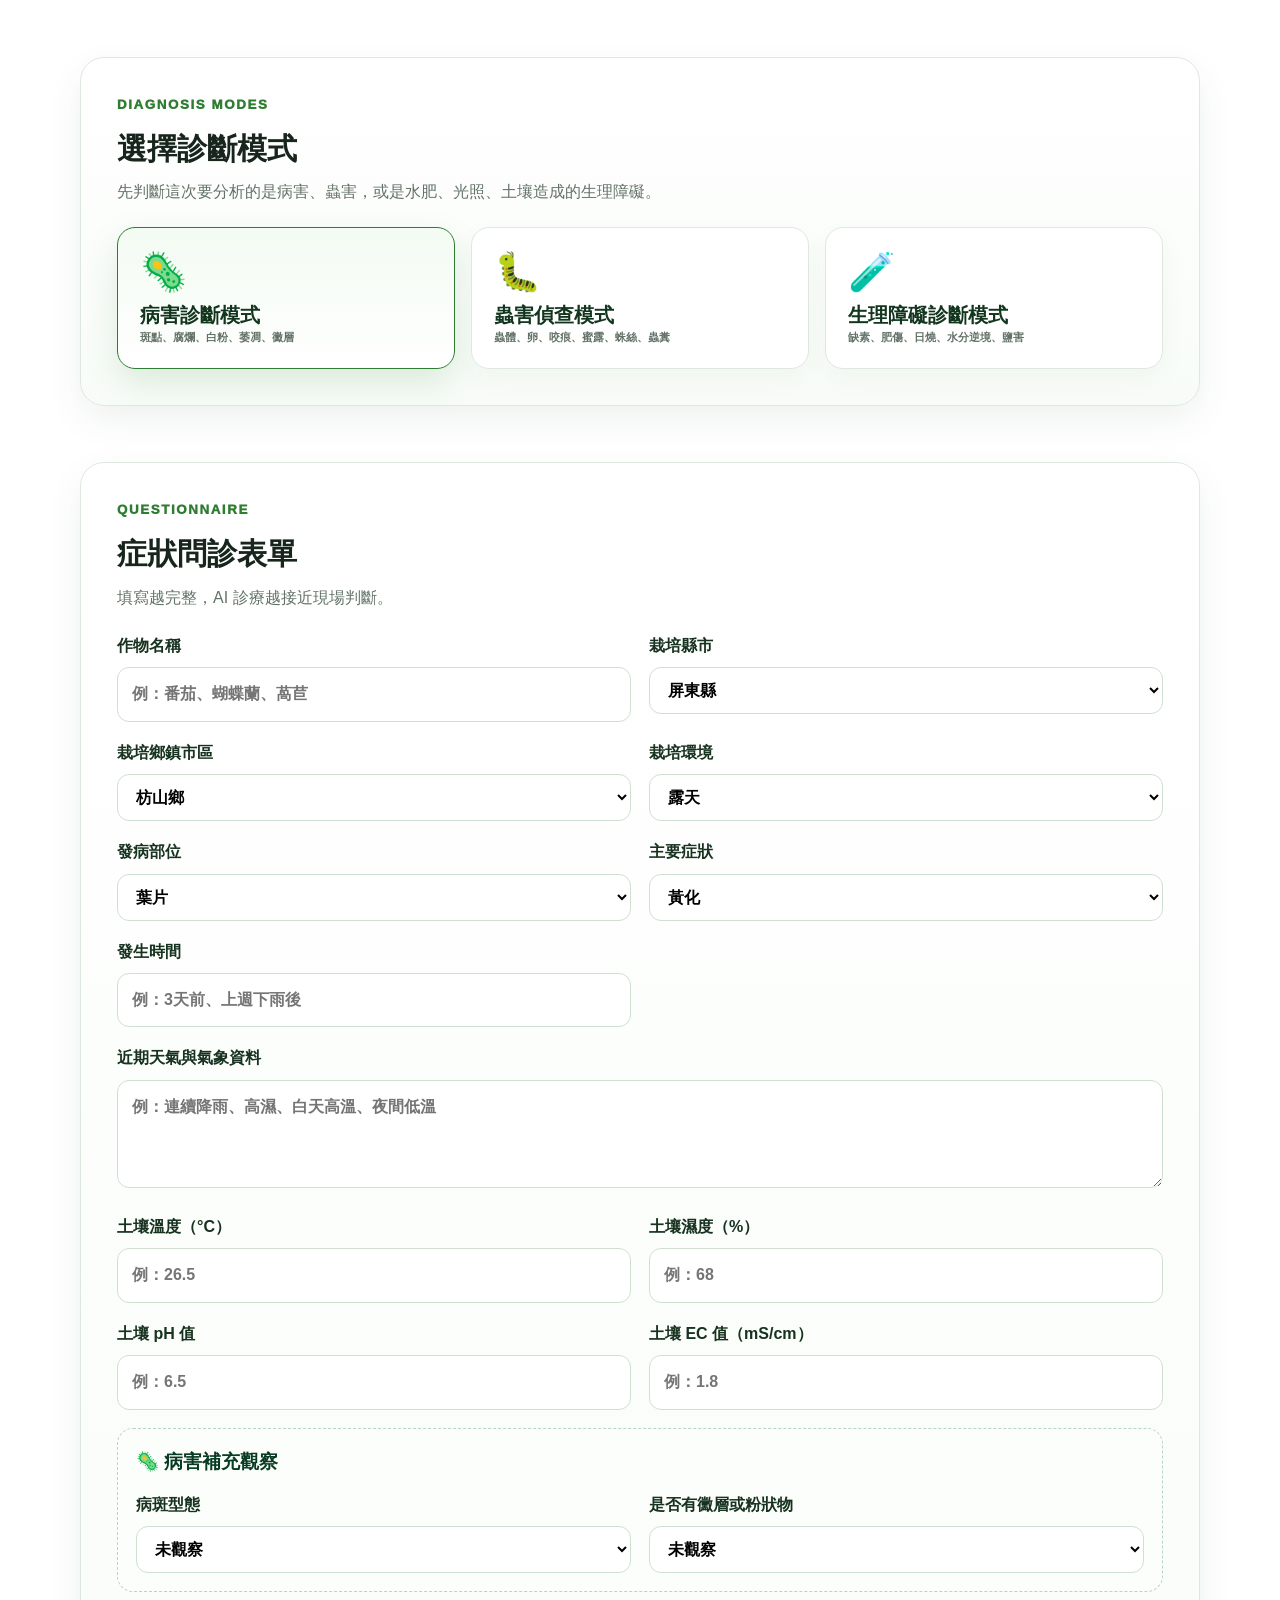
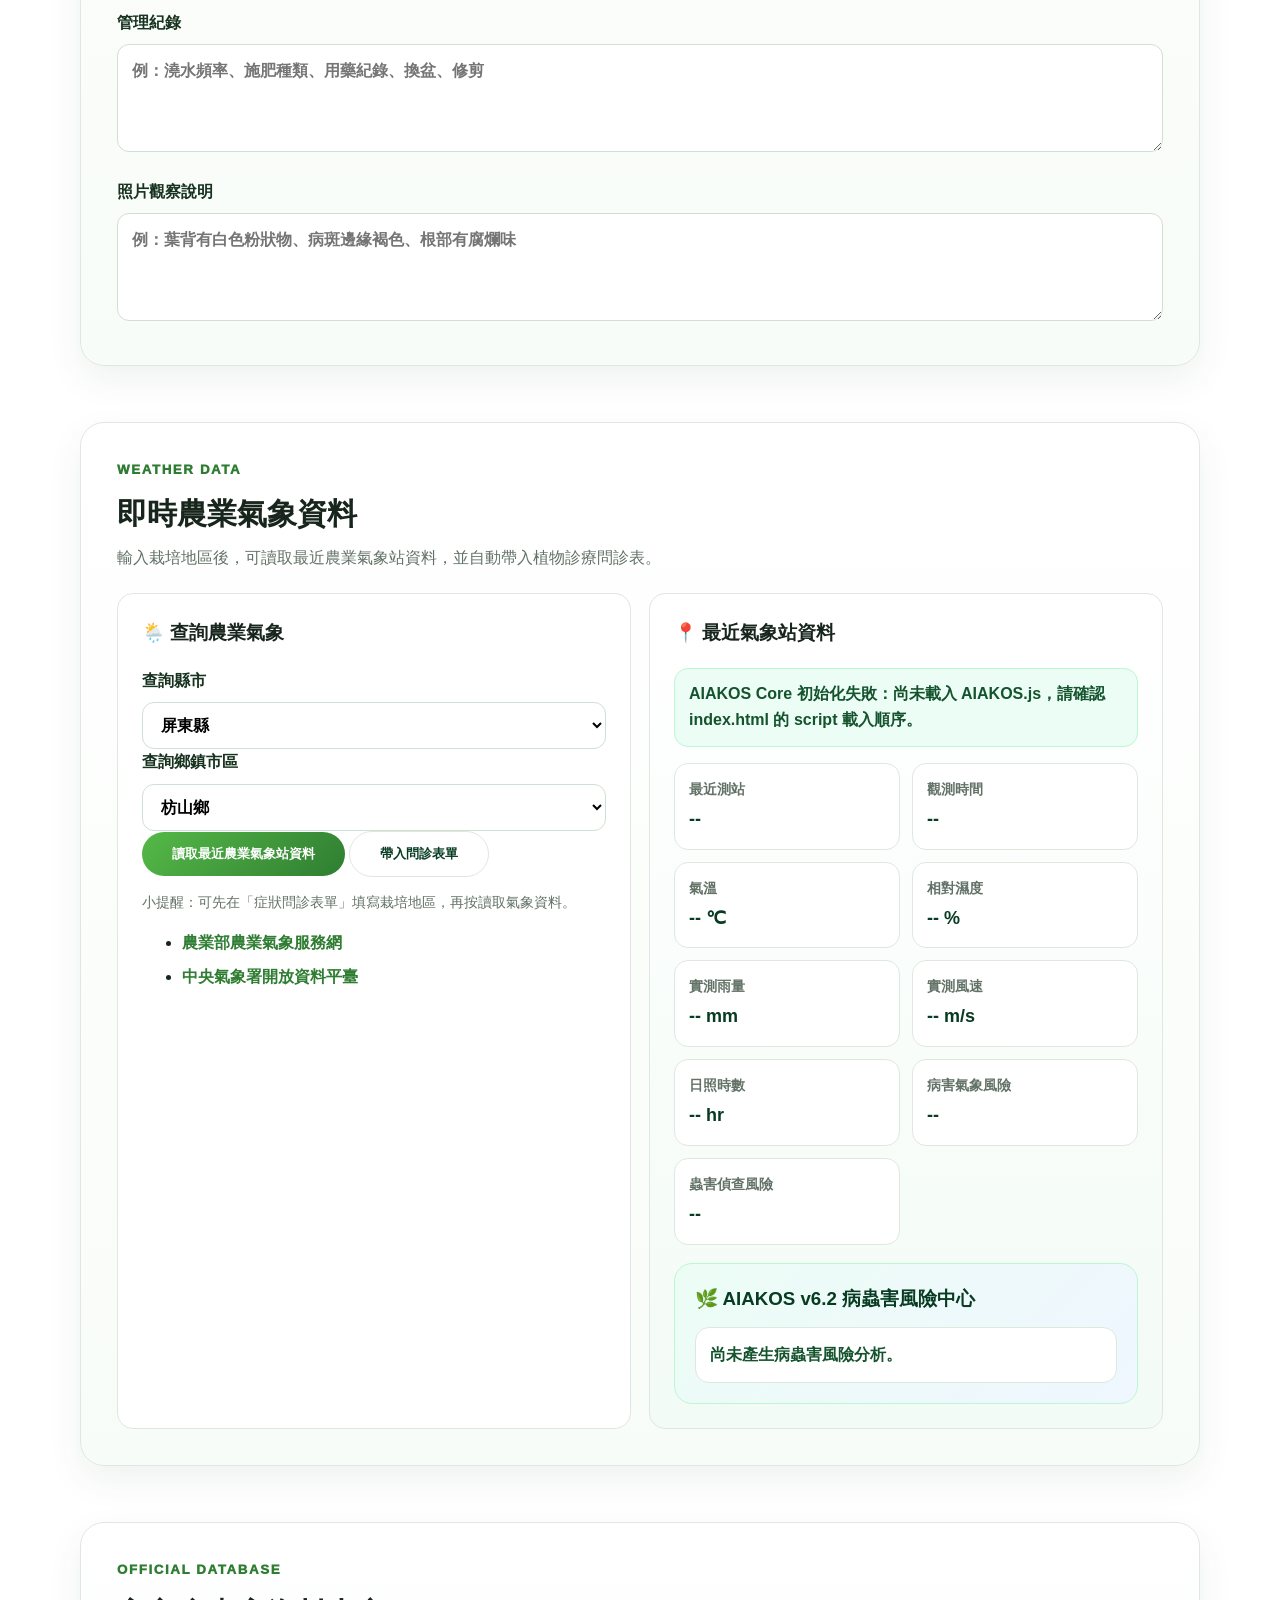
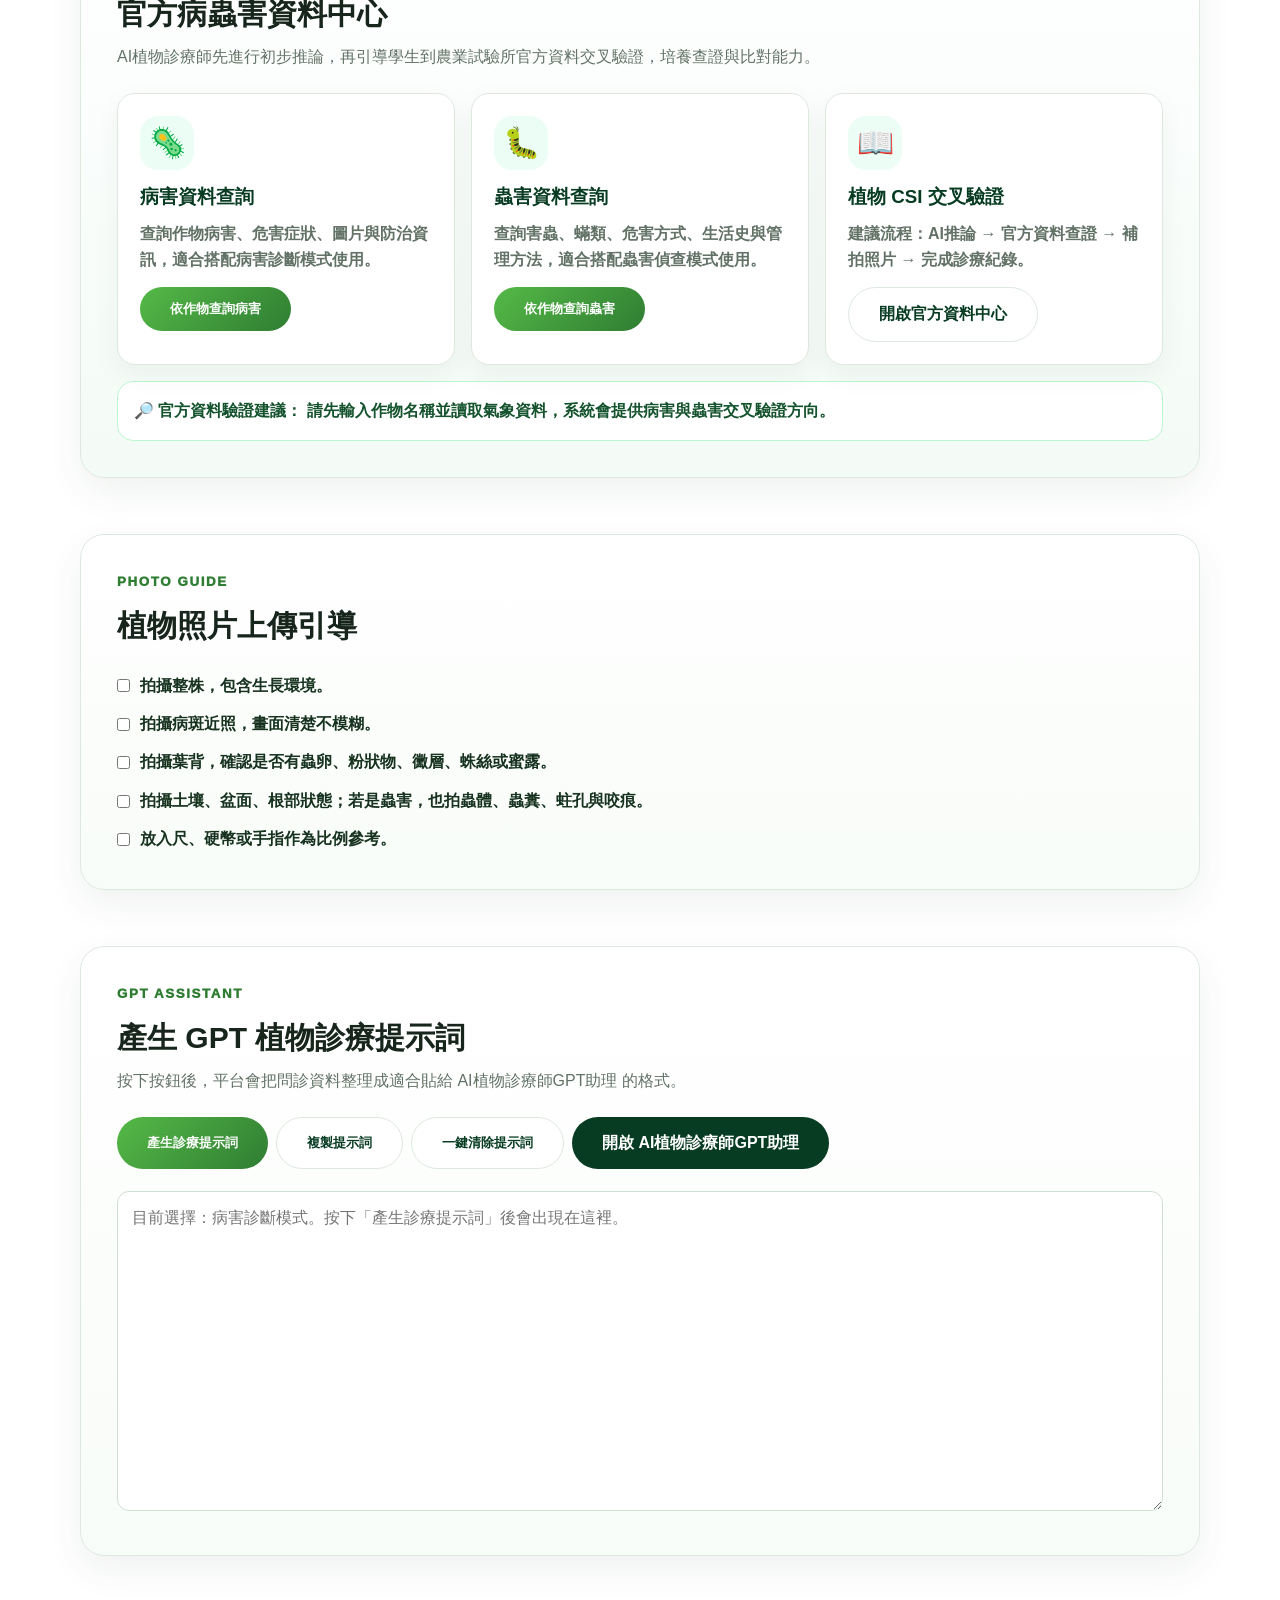
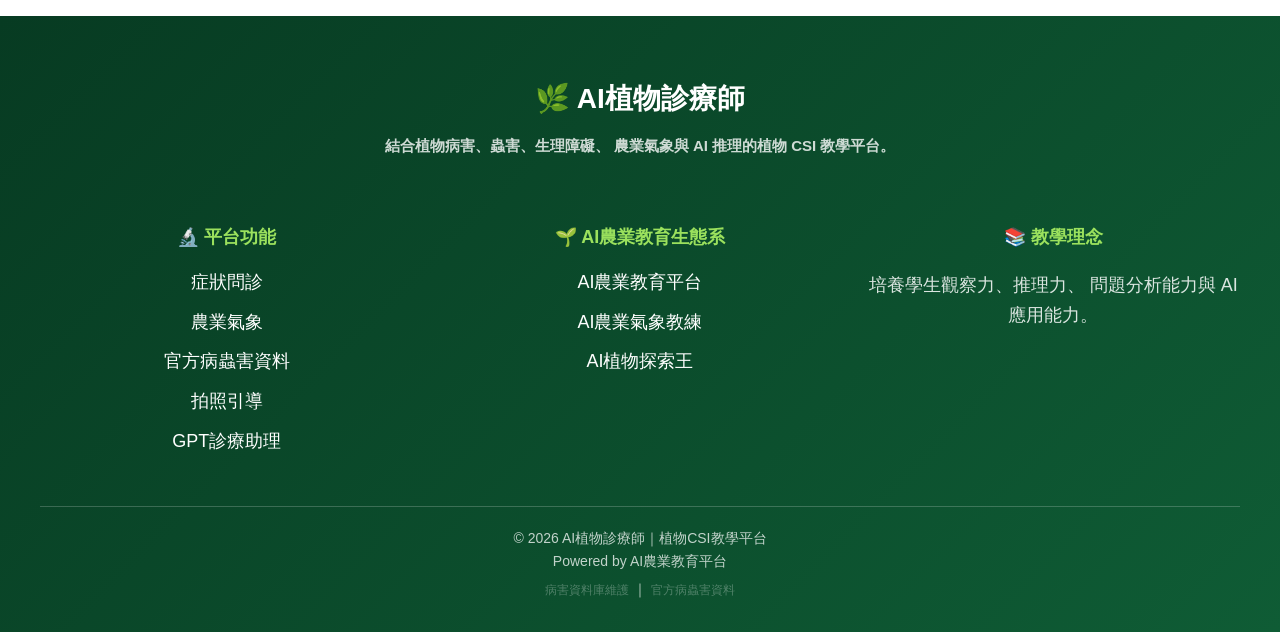
==== commit 392bdf74: "Add files via upload" ====
--- a/index.html
+++ b/index.html
@@ -60,33 +60,40 @@
     .container{max-width:var(--max);margin:auto;padding:0 28px}
 
     .topbar{position:sticky;top:0;z-index:20;background:#fff;border-bottom:1px solid #eef2ee;box-shadow:0 4px 18px rgba(0,0,0,.04)}
-    .nav{height:76px;display:flex;align-items:center;justify-content:space-between;gap:28px}
+    .nav{height:76px;display:flex;align-items:center;justify-content:space-between;gap:18px;flex-wrap:nowrap}
     .brand{
       display:flex;
       align-items:center;
-      gap:14px;
-      font-size:20px;
+      gap:12px;
+      font-size:18px;
       font-weight:900;
       color:#081b10;
       white-space:nowrap;
+      flex:0 0 auto;
    }
       /* =========================
          Navbar Logo
          ========================= */
 
     .navbar-logo{
-       width:58px;
-       height:58px;
+       width:50px;
+       height:50px;
        object-fit:contain;
        border-radius:50%;
    }
 
 
-    .nav-links{display:flex;align-items:center;gap:34px;font-weight:800;font-size:15px}
-    .nav-links a{position:relative;padding:26px 0;color:#111}.nav-links a.active{color:var(--green)}
+    .nav-links{display:flex;align-items:center;gap:18px;font-weight:800;font-size:14px;white-space:nowrap;flex:1 1 auto;justify-content:flex-end;min-width:0}
+    .nav-links a{position:relative;padding:26px 0;color:#111;white-space:nowrap}.nav-links a.active{color:var(--green)}
     .nav-links a.active:after{content:"";position:absolute;left:0;right:0;bottom:0;height:4px;border-radius:999px;background:var(--green)}
+    .nav-more{position:relative;display:flex;align-items:center}
+    .nav-more-btn{border:0;background:transparent;color:#111;font:inherit;font-weight:900;cursor:pointer;padding:26px 0;white-space:nowrap}
+    .nav-more-menu{position:absolute;right:0;top:62px;min-width:210px;background:#fff;border:1px solid var(--line);border-radius:18px;padding:10px;box-shadow:0 18px 45px rgba(25,61,38,.16);opacity:0;visibility:hidden;transform:translateY(8px);transition:.18s ease;z-index:99}
+    .nav-more:hover .nav-more-menu,.nav-more:focus-within .nav-more-menu{opacity:1;visibility:visible;transform:translateY(0)}
+    .nav-more-menu a{display:block;padding:10px 12px;border-radius:12px;color:#17321f}
+    .nav-more-menu a:hover{background:#ecfdf5;text-decoration:none;color:var(--green)}
     .nav-cta,.btn{display:inline-flex;align-items:center;justify-content:center;gap:8px;border-radius:999px;font-weight:900;border:0;cursor:pointer;transition:.2s ease}
-    .nav-cta{background:linear-gradient(135deg,var(--green2),var(--green));color:#fff;padding:13px 24px;box-shadow:0 8px 18px rgba(47,125,50,.22)}
+    .nav-cta{background:linear-gradient(135deg,var(--green2),var(--green));color:#fff;padding:12px 20px;box-shadow:0 8px 18px rgba(47,125,50,.22);white-space:nowrap;flex:0 0 auto}
     .btn{padding:13px 30px}.btn.primary{background:linear-gradient(135deg,#55b947,var(--green));color:#fff}.btn.ghost{border:1.5px solid #53a64b;color:#fff;background:rgba(0,0,0,.06)}
     .btn.light{background:#fff;color:var(--deep);border:1px solid var(--line)}.btn:hover,.nav-cta:hover{transform:translateY(-2px)}
 
@@ -106,7 +113,8 @@
 
 
     .mode-grid{display:grid;grid-template-columns:repeat(3,1fr);gap:16px}.mode-card{text-align:left;border:1.5px solid var(--line);border-radius:18px;background:#fff;padding:22px;cursor:pointer;transition:.2s ease;box-shadow:0 10px 28px rgba(16,64,32,.04)}.mode-card:hover{transform:translateY(-3px)}.mode-card.active{border-color:var(--green);background:linear-gradient(180deg,#f3fbf2,#fff);box-shadow:0 14px 34px rgba(47,125,50,.14)}.mode-icon{font-size:38px;display:block;margin-bottom:8px}.mode-card strong{display:block;font-size:20px;color:#12351e}.mode-card small{display:block;color:var(--muted);font-weight:700;line-height:1.5}.mode-fields{display:none;border:1px dashed #b8d6bd;border-radius:16px;background:#fbfefb;padding:18px}.mode-fields.active{display:block}.mode-fields h3{margin:0 0 14px;color:var(--deep)}.inner-grid{margin:0}.diagnosis-note{margin-top:12px;color:var(--muted);font-weight:700}
-    @media(max-width:1050px){.nav-links{display:none}.steps,.feature-grid,.badges{grid-template-columns:1fr 1fr}.step:not(:last-child)::after{display:none}.hero-content{padding:58px 32px}.start-card{align-items:flex-start;flex-direction:column}.weather-layout{grid-template-columns:1fr}}
+    @media(max-width:1050px){.brand span{font-size:16px}.nav-links{gap:12px;font-size:13px}.nav-cta{padding:10px 16px}.steps,.feature-grid,.badges{grid-template-columns:1fr 1fr}.step:not(:last-child)::after{display:none}.hero-content{padding:58px 32px}.start-card{align-items:flex-start;flex-direction:column}.weather-layout{grid-template-columns:1fr}}
+    @media(max-width:900px){.nav{height:auto;min-height:76px;align-items:flex-start;padding:10px 0;flex-wrap:wrap}.nav-links{order:3;width:100%;justify-content:flex-start;overflow-x:auto;padding-bottom:4px}.nav-links a,.nav-more-btn{padding:10px 0}.nav-more-menu{left:0;right:auto;top:42px}.nav-cta{margin-left:auto}}
     @media(max-width:720px){.mode-grid{grid-template-columns:1fr}.container{padding:0 18px}.hero-wrap{padding:10px}.hero{border-radius:14px}.hero-content{padding:48px 24px}.hero h1{font-size:42px}.steps,.feature-grid,.badges,.form-grid{grid-template-columns:1fr}.wide{grid-column:auto}.start-card,.panel{padding:24px}.topbar{position:relative}}
     @media(max-width:720px){
       .nav-cta{
@@ -369,33 +377,24 @@
      </span>
     </a>
     <nav aria-label="主選單" class="nav-links">
-     <a class="active" href="#top">
-      首頁
-     </a>
-     <a href="#modes">
-      診斷模式
-     </a>
-     <a href="#diagnosis">
-      問診表單
-     </a>
-     <a href="#weather">
-      氣象資料
-     </a>
-     <a href="#photo">
-      拍照引導
-     </a>
-     <a href="#gpt">
-      GPT助理
-     </a>
-     <a href="#official-data">
-      官方資料
-     </a>
-     <a href="#resources">
-      教學資源
-     </a>
-     <a href="#about">
-      關於我們
-     </a>
+     <a class="active" href="#top">首頁</a>
+     <a href="#modes">診斷</a>
+     <a href="#diagnosis">問診</a>
+     <a href="#weather">氣象</a>
+     <a href="#official-data">官方資料</a>
+     <a href="#gpt">GPT助理</a>
+
+     <div class="nav-more">
+      <button class="nav-more-btn" type="button" aria-haspopup="true" aria-expanded="false">
+       更多 ▾
+      </button>
+      <div class="nav-more-menu" role="menu">
+       <a href="#photo" role="menuitem">📷 拍照引導</a>
+       <a href="#resources" role="menuitem">📚 教學資源</a>
+       <a href="#about" role="menuitem">ℹ️ 關於我們</a>
+       <a href="disease-json-maker.html" target="_blank" rel="noopener" role="menuitem">🧩 病害資料庫維護</a>
+      </div>
+     </div>
     </nav>
     <a class="nav-cta" href="#diagnosis">
      🩺 開始診療
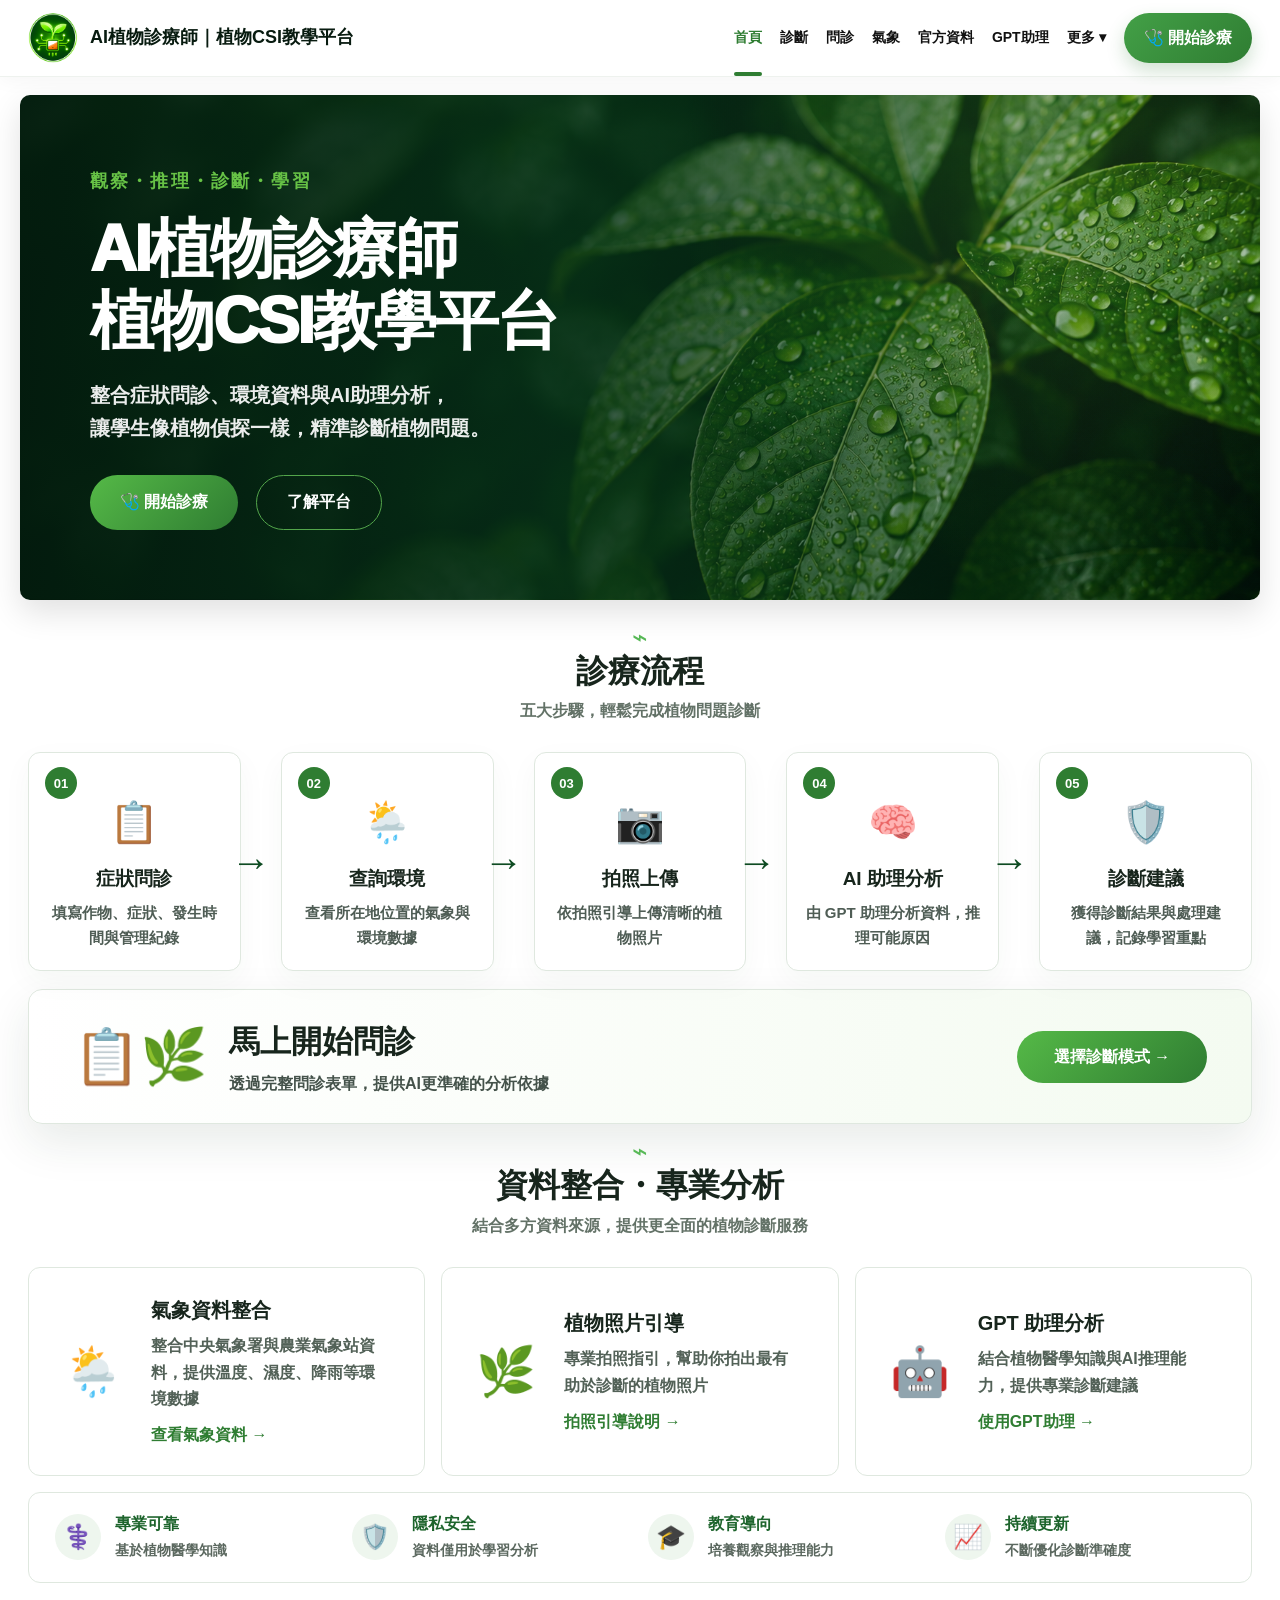
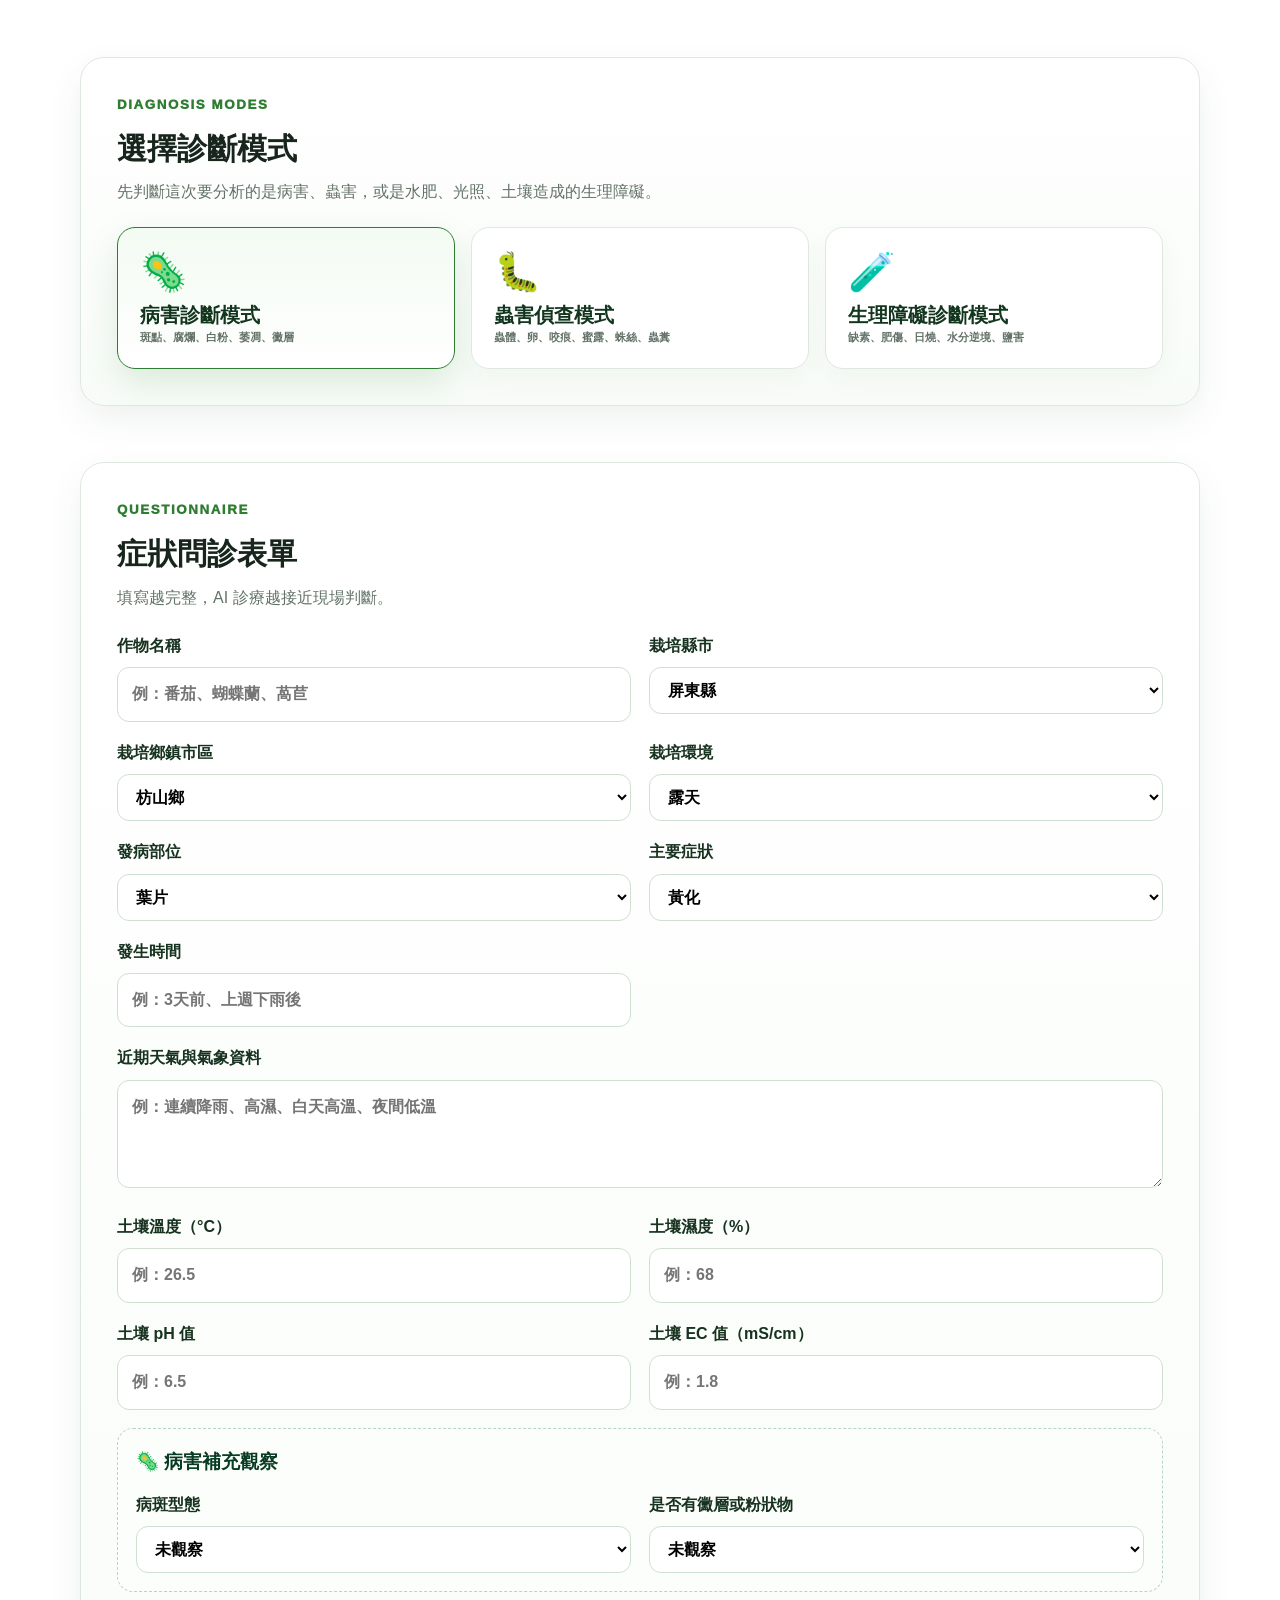
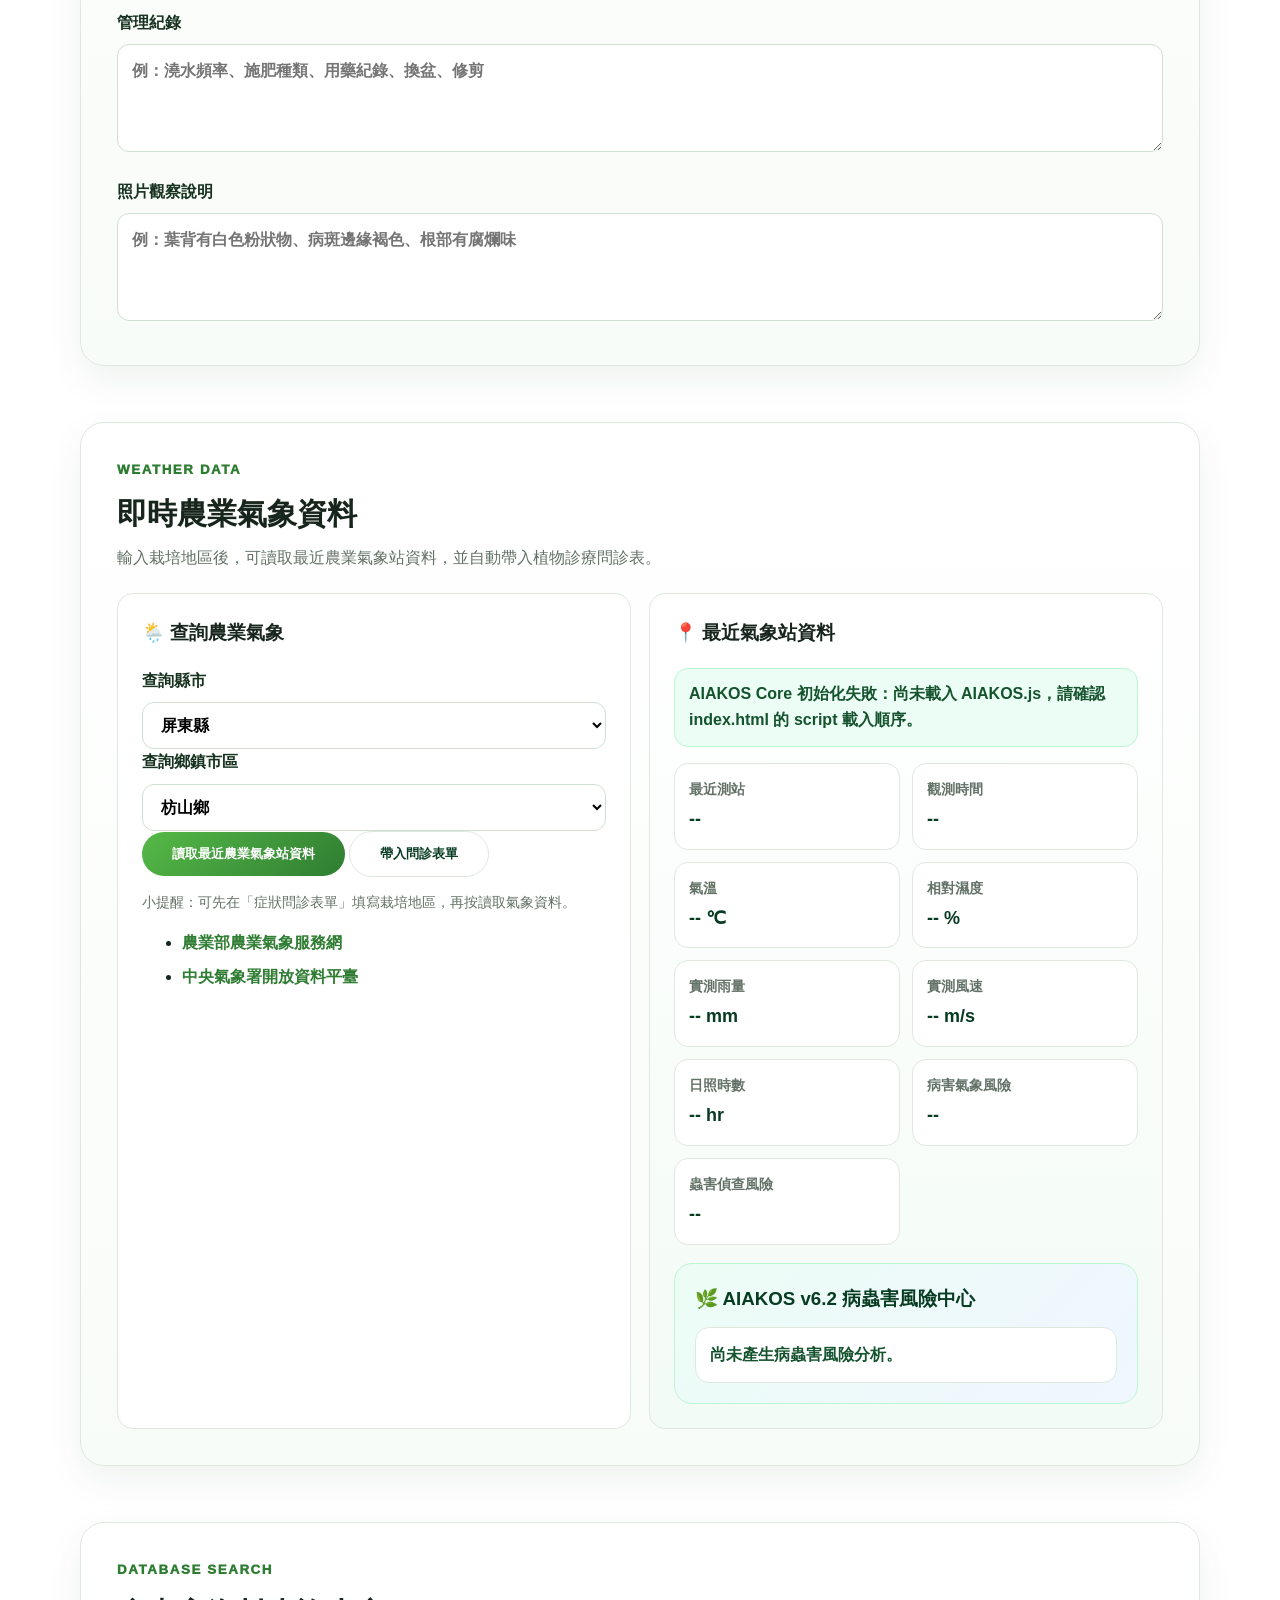
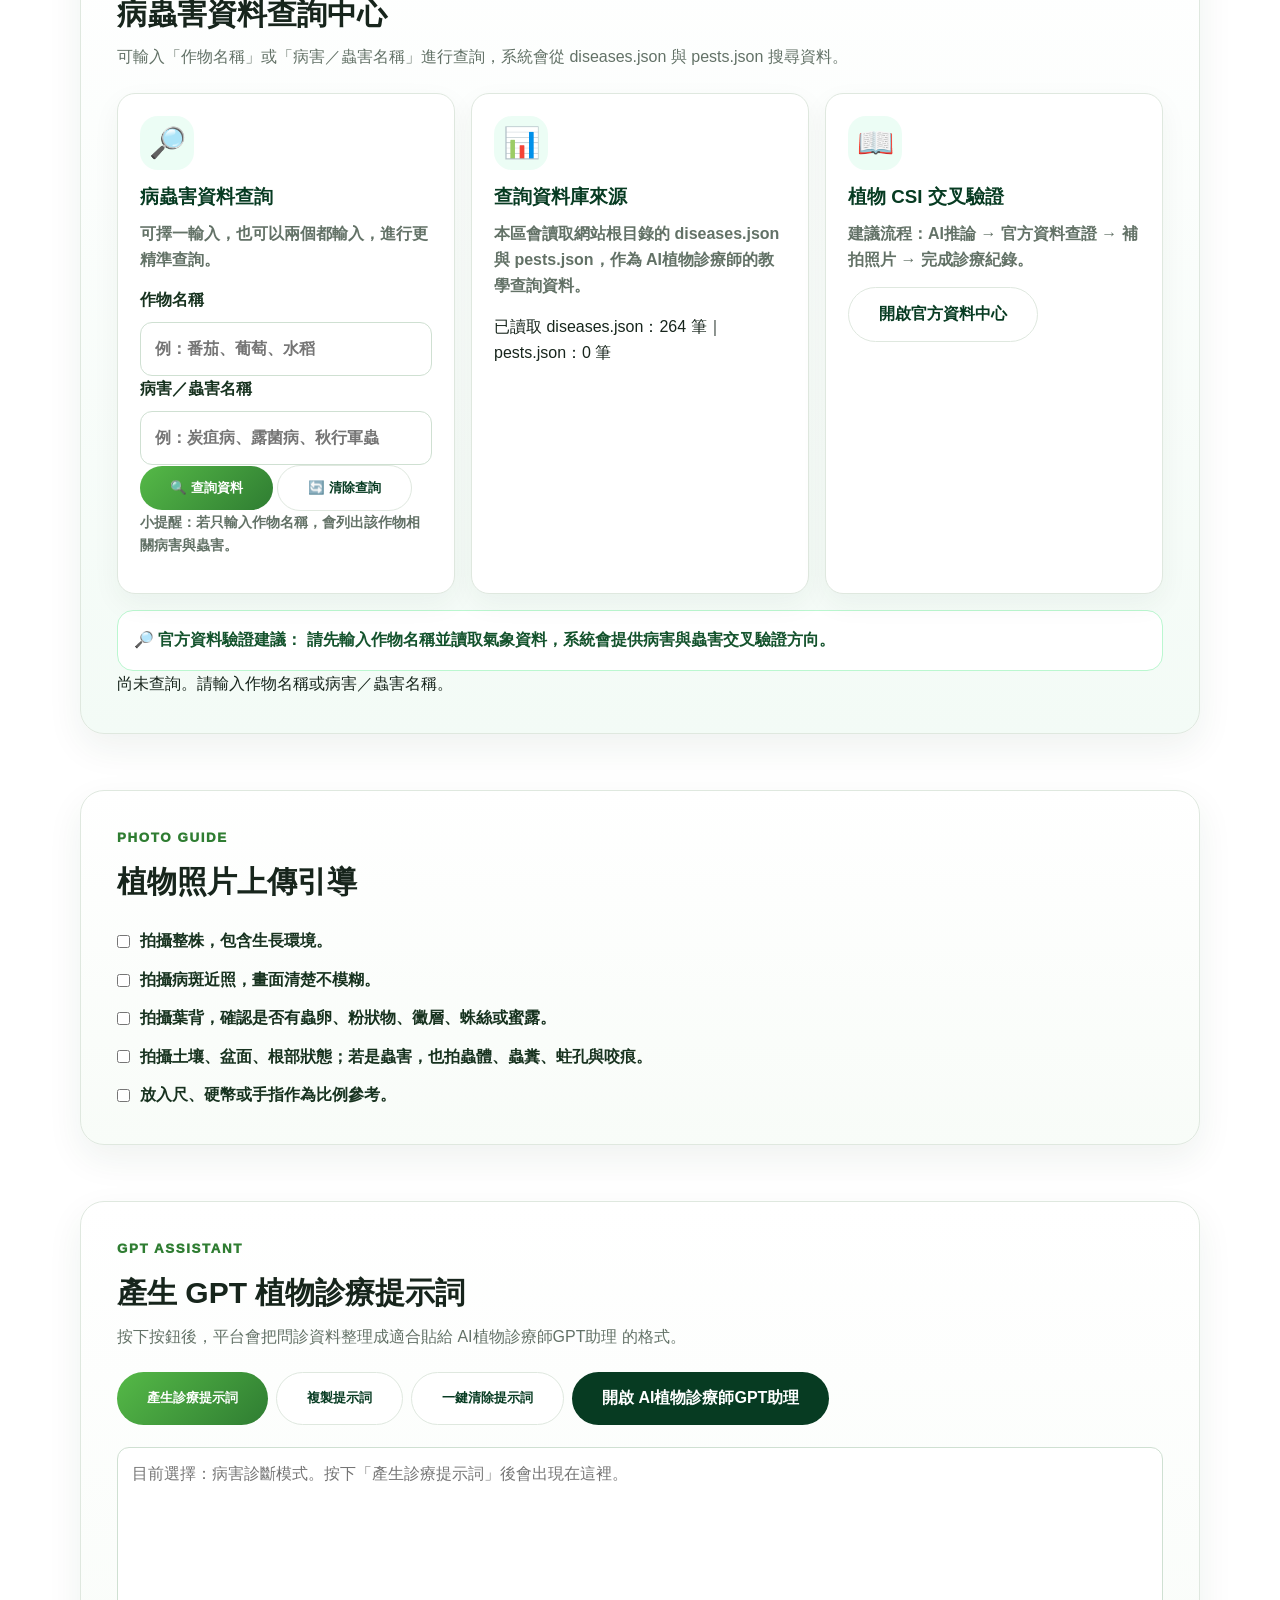
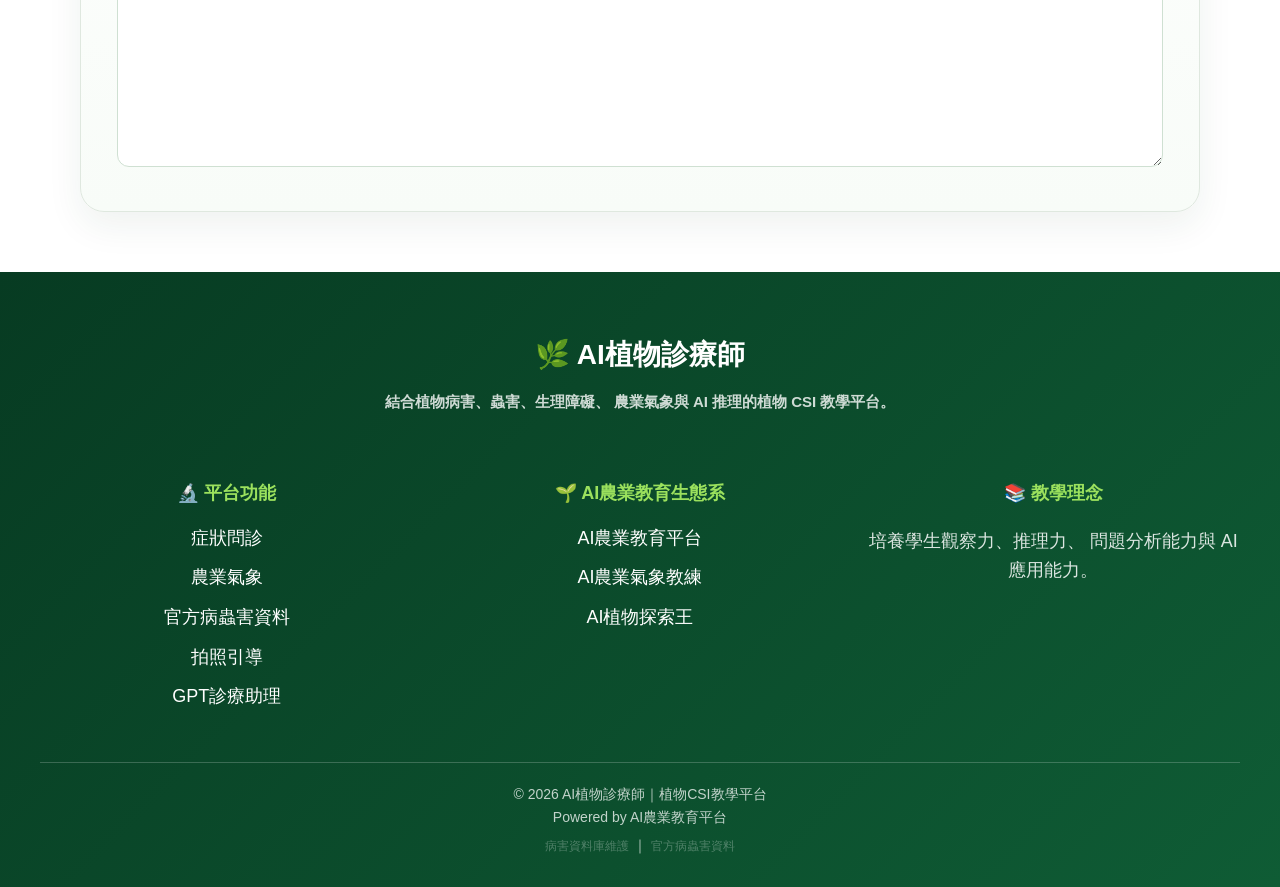
==== commit d42b7429: "Add files via upload" ====
--- a/index.html
+++ b/index.html
@@ -1065,55 +1065,78 @@
   </div>
 </section>
 
-
-
-   <section class="panel official-data-panel" id="official-data">
-    <div class="panel-title">
-     <small>
-      Official Database
-     </small>
-     <h2>
-      官方病蟲害資料中心
-     </h2>
-     <p>
-      AI植物診療師先進行初步推論，再引導學生到農業試驗所官方資料交叉驗證，培養查證與比對能力。
-     </p>
-    </div>
-
-    <div class="official-grid">
-      <article class="official-card">
-        <div class="official-icon">🦠</div>
-        <h3>病害資料查詢</h3>
-        <p>查詢作物病害、危害症狀、圖片與防治資訊，適合搭配病害診斷模式使用。</p>
-        <button class="btn primary official-search-btn" type="button" data-type="disease">
-          依作物查詢病害
+<section class="panel official-data-panel" id="official-data">
+  <div class="panel-title">
+    <small>Database Search</small>
+    <h2>病蟲害資料查詢中心</h2>
+    <p>
+      可輸入「作物名稱」或「病害／蟲害名稱」進行查詢，系統會從 diseases.json 與 pests.json 搜尋資料。
+    </p>
+  </div>
+
+  <div class="official-grid">
+    <article class="official-card official-search-card">
+      <div class="official-icon">🔎</div>
+      <h3>病蟲害資料查詢</h3>
+      <p>可擇一輸入，也可以兩個都輸入，進行更精準查詢。</p>
+
+      <label>
+        作物名稱
+        <input id="dbCropInput" type="text" placeholder="例：番茄、葡萄、水稻">
+      </label>
+
+      <label>
+        病害／蟲害名稱
+        <input id="dbProblemInput" type="text" placeholder="例：炭疽病、露菌病、秋行軍蟲">
+      </label>
+
+      <div class="official-search-actions">
+        <button class="btn primary" id="searchDatabaseBtn" type="button">
+          🔍 查詢資料
         </button>
-      </article>
-
-      <article class="official-card">
-        <div class="official-icon">🐛</div>
-        <h3>蟲害資料查詢</h3>
-        <p>查詢害蟲、蟎類、危害方式、生活史與管理方法，適合搭配蟲害偵查模式使用。</p>
-        <button class="btn primary official-search-btn" type="button" data-type="pest">
-          依作物查詢蟲害
+        <button class="btn light" id="clearDatabaseBtn" type="button">
+          🔄 清除查詢
         </button>
-      </article>
-
-      <article class="official-card">
-        <div class="official-icon">📖</div>
-        <h3>植物 CSI 交叉驗證</h3>
-        <p>建議流程：AI推論 → 官方資料查證 → 補拍照片 → 完成診療紀錄。</p>
-        <a class="btn light" href="https://azai.tari.gov.tw/search/bug" target="_blank" rel="noopener">
-          開啟官方資料中心
-        </a>
-      </article>
-    </div>
-
-    <div class="official-verify-box">
-      <strong>🔎 官方資料驗證建議：</strong>
-      <span id="officialVerifyText">請先輸入作物名稱並讀取氣象資料，系統會提供病害與蟲害交叉驗證方向。</span>
-    </div>
-   </section>
+      </div>
+
+      <p class="hint">
+        小提醒：若只輸入作物名稱，會列出該作物相關病害與蟲害。
+      </p>
+    </article>
+
+    <article class="official-card">
+      <div class="official-icon">📊</div>
+      <h3>查詢資料庫來源</h3>
+      <p>
+        本區會讀取網站根目錄的 diseases.json 與 pests.json，作為 AI植物診療師的教學查詢資料。
+      </p>
+      <div class="db-status-box" id="dbStatusBox">
+        尚未讀取資料庫
+      </div>
+    </article>
+
+    <article class="official-card">
+      <div class="official-icon">📖</div>
+      <h3>植物 CSI 交叉驗證</h3>
+      <p>建議流程：AI推論 → 官方資料查證 → 補拍照片 → 完成診療紀錄。</p>
+      <a class="btn light" href="https://azai.tari.gov.tw/search/bug" target="_blank" rel="noopener">
+        開啟官方資料中心
+      </a>
+    </article>
+  </div>
+
+  <div class="official-verify-box">
+    <strong>🔎 官方資料驗證建議：</strong>
+    <span id="officialVerifyText">請先輸入作物名稱並讀取氣象資料，系統會提供病害與蟲害交叉驗證方向。</span>
+  </div>
+
+  <div class="database-results" id="databaseResults">
+    <div class="database-empty">
+      尚未查詢。請輸入作物名稱或病害／蟲害名稱。
+    </div>
+  </div>
+</section>
+
 
    <section class="panel" id="photo">
     <div class="panel-title">
@@ -1253,8 +1276,7 @@
    <script src="https://r91628120.github.io/ai-agriculture-core/modules/AnalysisModule.js?v=20260703"></script>
    <script src="https://r91628120.github.io/ai-agriculture-core/AIAKOS.js?v=20260703"></script>
 
-   <script src="script.js?v=20260704-v62"></script>
-
+   <script src="script.js?v=20260705a-v64"></script>
 
 
  </body>
